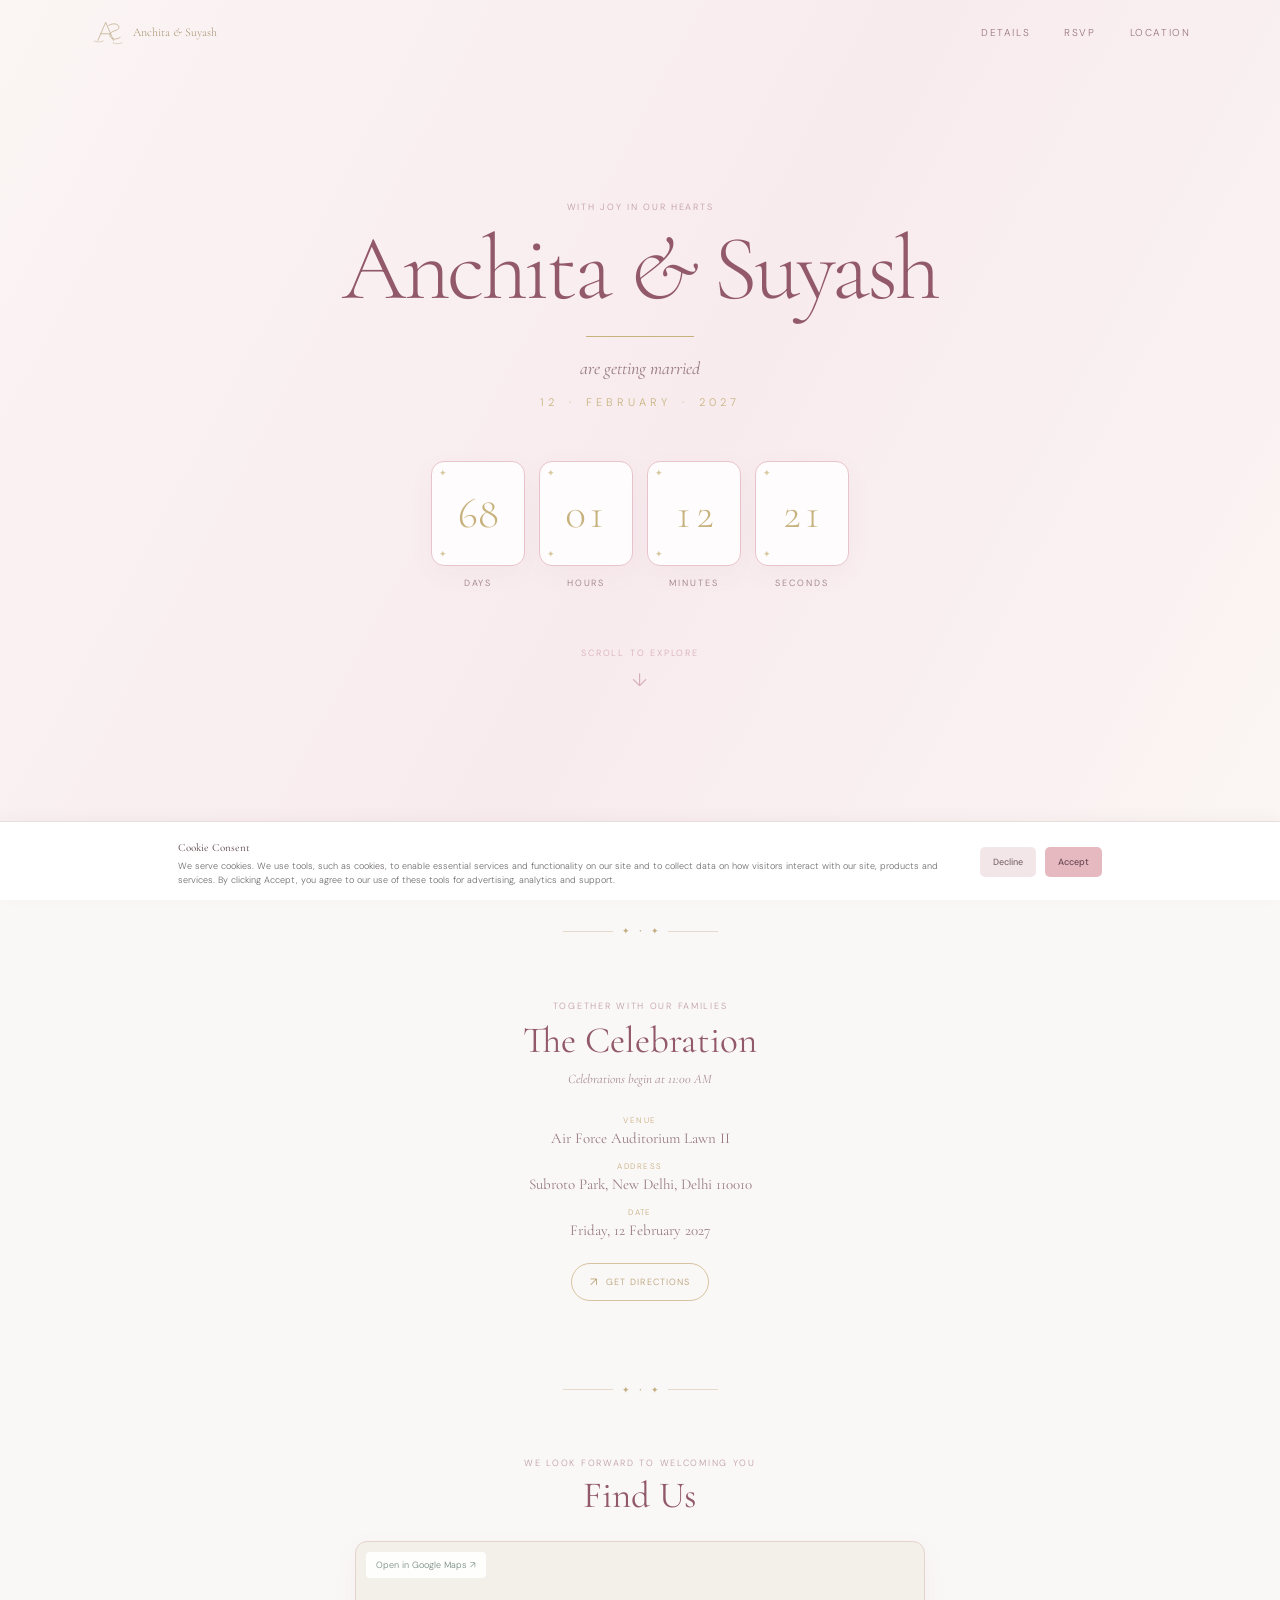
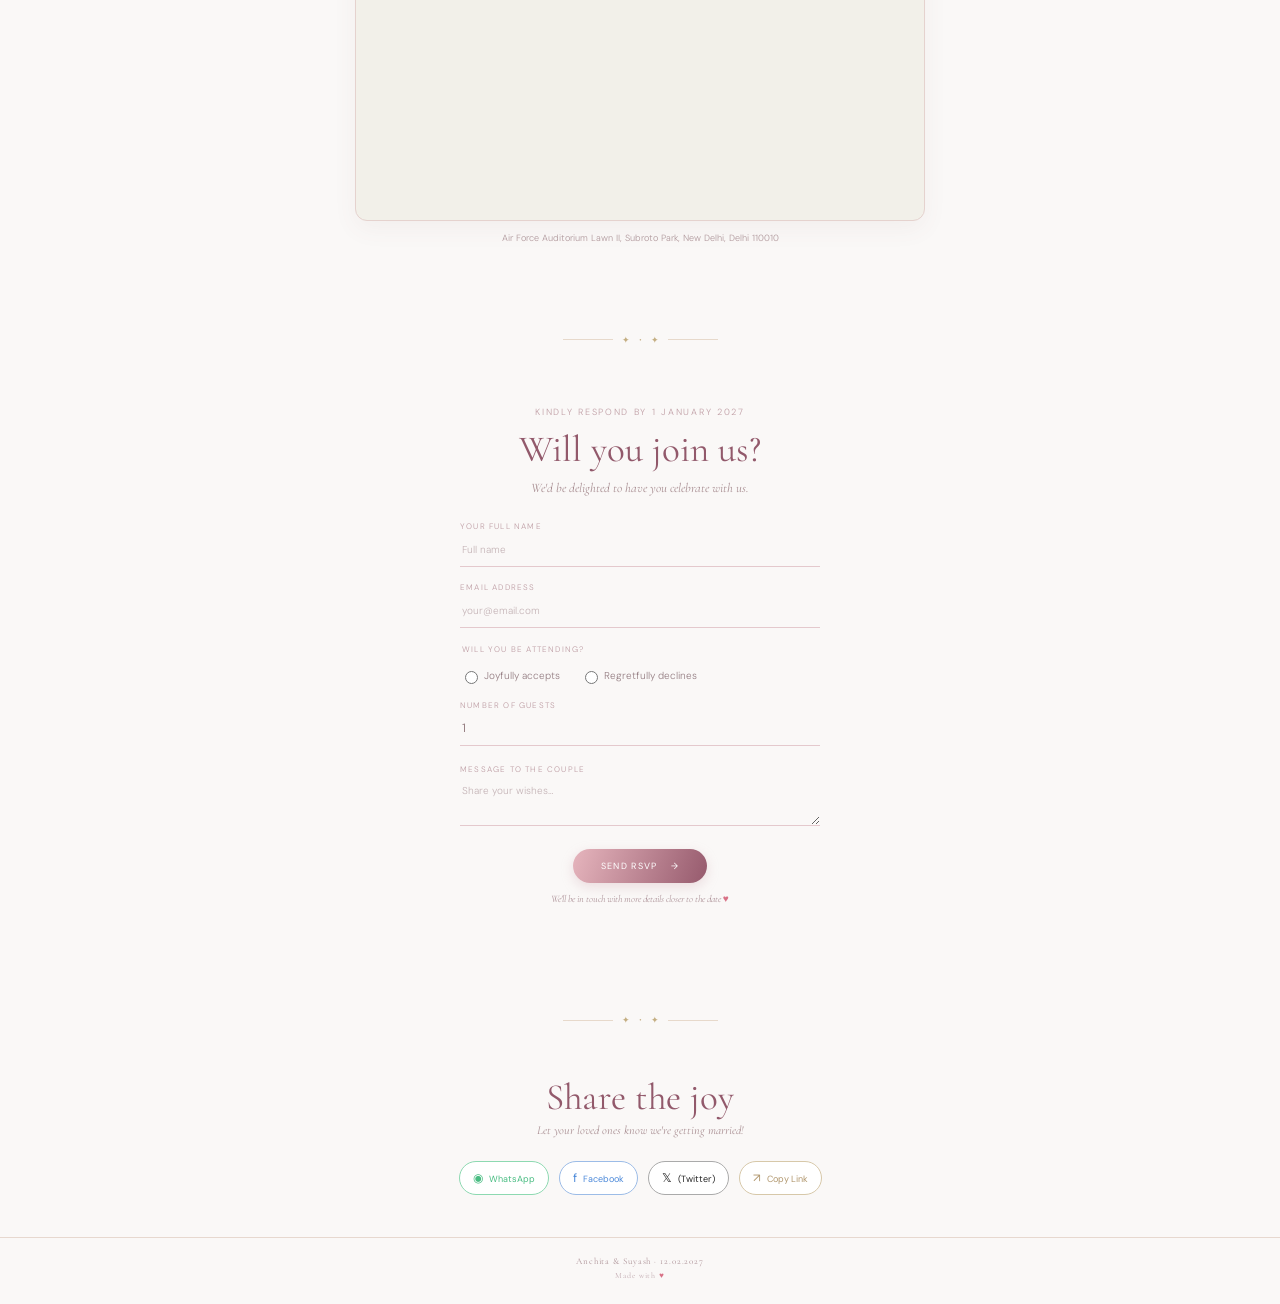
==== index.html @ 7db941e8 "added favicon" ====
<!doctype html>
<html lang="en">
<head>
  <meta charset="utf-8">
  <meta name="viewport" content="width=device-width, initial-scale=1">
  <meta name="theme-color" content="#f8eff0">
  <meta name="description" content="Join Anchita and Suyash as they celebrate their wedding on 12 February 2027 in New Delhi.">
  <title>Anchita &amp; Suyash — Getting Married · 12 February 2027</title>
  <link rel="icon" type="image/svg+xml" href="assets/favicon.svg">
  <link rel="preconnect" href="https://fonts.googleapis.com">
  <link rel="preconnect" href="https://fonts.gstatic.com" crossorigin>
  <link href="https://fonts.googleapis.com/css2?family=Cormorant+Garamond:wght@300;400;500&family=DM+Sans:wght@300;400;500&display=swap" rel="stylesheet">
  <link rel="stylesheet" href="styles.css">
</head>
<body>
  <header class="site-header">
    <a class="brand" href="#home" aria-label="Anchita and Suyash, home">
      <svg class="brand-mark" viewBox="0 0 58 48" role="img" aria-label="A and S monogram"><path d="M13 38 26 8l13 30M18 27h16M31 13c8-5 17-2 17 3 0 7-15 5-15 13 0 7 9 9 17 4"/><path class="brand-spark" d="M7 39c5 2 10 2 15 0M38 42c5 2 10 2 15 0"/></svg>
      <span>Anchita <i>&amp;</i> Suyash</span>
    </a>
    <nav aria-label="Main navigation">
      <a href="#celebration">Details</a>
      <a href="#rsvp">RSVP</a>
      <a href="#location">Location</a>
    </nav>
  </header>

  <main>
    <section class="hero" id="home" aria-labelledby="hero-title">
      <div class="petals" aria-hidden="true"></div>
      <div class="hero-content">
        <p class="eyebrow reveal">with joy in our hearts</p>
        <h1 id="hero-title" class="reveal">Anchita <span>&amp;</span> Suyash</h1>
        <span class="gold-rule"></span>
        <p class="married reveal">are getting married</p>
        <p class="wedding-date reveal">12 <span>·</span> February <span>·</span> 2027</p>
        <div class="countdown" aria-label="Countdown to the wedding">
          <div class="time-unit"><div class="time-card"><span id="days">—</span></div><small>Days</small></div>
          <div class="time-unit"><div class="time-card"><span id="hours">—</span></div><small>Hours</small></div>
          <div class="time-unit"><div class="time-card"><span id="minutes">—</span></div><small>Minutes</small></div>
          <div class="time-unit"><div class="time-card"><span id="seconds">—</span></div><small>Seconds</small></div>
        </div>
        <a class="scroll-cue" href="#celebration">Scroll to explore <span aria-hidden="true">↓</span></a>
      </div>
    </section>

    <div class="ornament" aria-hidden="true"><span></span><b>✦</b><i>·</i><b>✦</b><span></span></div>

    <section class="section celebration" id="celebration">
      <p class="eyebrow">together with our families</p>
      <h2>The Celebration</h2>
      <p class="section-intro">Celebrations begin at 11:00 AM</p>
      <dl class="event-details">
        <div><dt>Venue</dt><dd>Air Force Auditorium Lawn II</dd></div>
        <div><dt>Address</dt><dd>Subroto Park, New Delhi, Delhi 110010</dd></div>
        <div><dt>Date</dt><dd>Friday, 12 February 2027</dd></div>
      </dl>
      <a class="outline-button" href="https://www.google.com/maps/search/?api=1&amp;query=Air+Force+Auditorium+Lawn+II%2C+Subroto+Park%2C+New+Delhi" target="_blank" rel="noreferrer"><span>↗</span> Get directions</a>
    </section>

    <div class="ornament" aria-hidden="true"><span></span><b>✦</b><i>·</i><b>✦</b><span></span></div>

    <section class="section location" id="location">
      <p class="eyebrow">we look forward to welcoming you</p>
      <h2>Find Us</h2>
      <div class="map-frame" aria-label="Map showing Air Force Auditorium Lawn II in Subroto Park, New Delhi">
        <iframe title="Google Map to Air Force Auditorium Lawn II" src="https://maps.google.com/maps?q=Air%20Force%20Auditorium%20Lawn%20II%2C%20Subroto%20Park%2C%20New%20Delhi&amp;output=embed" loading="lazy" referrerpolicy="no-referrer-when-downgrade"></iframe>
        <a class="map-open" href="https://www.google.com/maps/search/?api=1&amp;query=Air+Force+Auditorium+Lawn+II%2C+Subroto+Park%2C+New+Delhi" target="_blank" rel="noreferrer">Open in Google Maps ↗</a>
      </div>
      <p class="map-caption">Air Force Auditorium Lawn II, Subroto Park, New Delhi, Delhi 110010</p>
    </section>

    <div class="ornament" aria-hidden="true"><span></span><b>✦</b><i>·</i><b>✦</b><span></span></div>

    <section class="section rsvp" id="rsvp">
      <p class="eyebrow">kindly respond by 1 January 2027</p>
      <h2>Will you join us?</h2>
      <p class="section-intro">We'd be delighted to have you celebrate with us.</p>
      <form id="rsvp-form">
        <label>Your full name<input name="name" autocomplete="name" placeholder="Full name" required></label>
        <label>Email address<input type="email" name="email" autocomplete="email" placeholder="your@email.com" required></label>
        <fieldset><legend>Will you be attending?</legend>
          <label class="radio-label"><input type="radio" name="attendance" value="Joyfully accepts" required> Joyfully accepts</label>
          <label class="radio-label"><input type="radio" name="attendance" value="Regretfully declines"> Regretfully declines</label>
        </fieldset>
        <label>Number of guests<input name="guests" type="number" min="1" max="10" value="1" required></label>
        <label class="message-label">Message to the couple<textarea name="message" placeholder="Share your wishes…" rows="2"></textarea></label>
        <button class="submit-button" type="submit">Send RSVP <span>→</span></button>
        <p class="form-note">We'll be in touch with more details closer to the date <span>♥</span></p>
        <p class="form-status" aria-live="polite"></p>
      </form>
    </section>

    <div class="ornament" aria-hidden="true"><span></span><b>✦</b><i>·</i><b>✦</b><span></span></div>

    <section class="section share">
      <h2>Share the joy</h2>
      <p class="section-intro">Let your loved ones know we're getting married!</p>
      <div class="share-actions">
        <a class="share-button whatsapp" href="https://wa.me/?text=Join%20us%20to%20celebrate%20Anchita%20%26%20Suyash%20on%2012%20February%202027!" target="_blank" rel="noreferrer"><span>◉</span> WhatsApp</a>
        <a class="share-button facebook" href="https://www.facebook.com/sharer/sharer.php?u=" target="_blank" rel="noreferrer"><span>f</span> Facebook</a>
        <a class="share-button twitter" href="https://twitter.com/intent/tweet?text=Anchita%20%26%20Suyash%20are%20getting%20married%20on%2012%20February%202027!" target="_blank" rel="noreferrer"><span>𝕏</span> (Twitter)</a>
        <button class="share-button copy-link" id="copy-link" type="button"><span>↗</span> Copy Link</button>
      </div>
    </section>
  </main>

  <footer><span>Anchita &amp; Suyash · 12.02.2027</span><span>Made with <b>♥</b></span></footer>

  <aside class="cookie-banner" id="cookie-banner" aria-label="Cookie consent">
    <div><strong>Cookie Consent</strong><p>We serve cookies. We use tools, such as cookies, to enable essential services and functionality on our site and to collect data on how visitors interact with our site, products and services. By clicking Accept, you agree to our use of these tools for advertising, analytics and support.</p></div>
    <div class="cookie-actions"><button type="button" data-cookie="declined">Decline</button><button type="button" data-cookie="accepted">Accept</button></div>
  </aside>
  <script src="script.js"></script>
</body>
</html>
---- styles.css ----
:root{--rose:#92596b;--rose-dark:#754857;--pink:#eccbd2;--pink-light:#f8eff0;--gold:#c7b27d;--ink:#866c70;--muted:#b3959b;--paper:#fcfaf9;--line:#ead9d5;--serif:"Cormorant Garamond",Georgia,serif;--sans:"DM Sans",Arial,sans-serif}*{box-sizing:border-box}html{scroll-behavior:smooth;scroll-padding-top:75px}body{margin:0;background:#faf8f7;color:var(--ink);font-family:var(--sans);font-weight:300;-webkit-font-smoothing:antialiased}.site-header{height:64px;position:fixed;z-index:20;inset:0 0 auto;display:flex;align-items:center;justify-content:space-between;padding:0 max(calc((100vw - 1120px)/2),7vw);transition:background .3s,box-shadow .3s}.site-header.scrolled{background:rgba(252,250,249,.94);box-shadow:0 1px 0 rgba(165,125,130,.11);backdrop-filter:blur(10px)}.brand{display:flex;align-items:center;gap:8px;text-decoration:none;color:#a58e6b;font-family:var(--serif);font-size:12px}.brand-mark{width:35px;height:32px;fill:none;stroke:#b6a37f;stroke-width:1.1;stroke-linecap:round;stroke-linejoin:round}.brand-mark .brand-spark{stroke-width:.7}.brand i{font-style:italic}.site-header nav{display:flex;gap:34px}.site-header nav a{font-size:10px;text-transform:uppercase;letter-spacing:.16em;color:#98777e;text-decoration:none;transition:color .2s}.site-header nav a:hover{color:var(--rose-dark)}.hero{position:relative;min-height:calc(100svh - 0px);height:max(660px,100svh);overflow:hidden;background:linear-gradient(118deg,#fbf5f4 0%,#f8ebee 53%,#fbf6f4 100%);display:grid;place-items:center}.hero-content{text-align:center;position:relative;z-index:2;margin-top:-10px}.eyebrow{font-size:9px;letter-spacing:.19em;text-transform:uppercase;color:#bf9da4;margin:0 0 12px}.hero .eyebrow{opacity:.7}.hero h1{font:300 clamp(62px,7.2vw,104px)/.95 var(--serif);letter-spacing:-.035em;color:var(--rose);margin:0}.hero h1 span{font-weight:300;font-style:italic}.gold-rule{width:108px;height:1px;background:var(--gold);display:block;margin:23px auto 20px}.married{font:italic 18px var(--serif);color:#977b80;margin:0 0 16px}.wedding-date{font-size:11px;letter-spacing:.36em;color:var(--gold);text-transform:uppercase;margin:0}.wedding-date span{padding:0 4px}.countdown{display:flex;justify-content:center;gap:14px;margin:52px auto 0}.time-unit{width:94px}.time-card{height:105px;display:grid;place-items:center;background:rgba(255,255,255,.82);border:1px solid #e7c3ca;border-radius:13px;box-shadow:0 8px 28px rgba(147,94,106,.045);position:relative;color:var(--gold)}.time-card:before,.time-card:after{content:"✦";position:absolute;font-size:9px;color:#d7c8a0;left:7px}.time-card:before{top:5px}.time-card:after{bottom:5px}.time-card span{font:300 43px/1 var(--serif);font-variant-numeric:tabular-nums}.time-unit small{display:block;margin-top:11px;font-size:9px;letter-spacing:.22em;text-transform:uppercase;color:#9a7c83}.scroll-cue{display:inline-flex;flex-direction:column;align-items:center;gap:12px;margin-top:58px;text-decoration:none;color:#d5aeb6;text-transform:uppercase;font-size:9px;letter-spacing:.2em;animation:breathe 2.4s ease-in-out infinite}.scroll-cue span{font-size:18px;line-height:1}.petals{position:absolute;inset:0;overflow:hidden;pointer-events:none}.petal{position:absolute;top:-12%;width:13px;height:21px;border-radius:90% 4% 90% 4%;background:#e8b8c2;opacity:.55;animation:fall linear infinite;transform:rotate(35deg)}@keyframes fall{0%{transform:translate3d(0,-10vh,0) rotate(0)}100%{transform:translate3d(var(--drift),115vh,0) rotate(580deg)}}@keyframes breathe{50%{opacity:.48;transform:translateY(4px)}}.ornament{height:62px;display:flex;align-items:center;justify-content:center;gap:9px;color:#c4ae82}.ornament span{height:1px;width:50px;background:#e7d9cb}.ornament b{font-size:9px;font-weight:400}.ornament i{font-size:15px;font-style:normal}.section{text-align:center;margin:0 auto;padding:34px 20px 62px}.section h2{font:400 37px/1.08 var(--serif);color:var(--rose);margin:0 0 10px}.section-intro{font:italic 13px var(--serif);color:#a78c90;margin:0}.celebration{padding-top:38px;padding-bottom:58px}.celebration .eyebrow{margin-bottom:9px}.event-details{margin:28px 0 24px}.event-details div{margin:0 0 14px}.event-details dt{font-size:8px;letter-spacing:.18em;text-transform:uppercase;color:#c6ae80;margin-bottom:4px}.event-details dd{margin:0;font:400 15px var(--serif);color:#987b81}.outline-button{display:inline-flex;align-items:center;gap:8px;border:1px solid #d6c39f;border-radius:24px;padding:10px 18px;color:#b69c6e;text-decoration:none;text-transform:uppercase;letter-spacing:.12em;font-size:9px;transition:background .2s,color .2s}.outline-button:hover{background:#c4ad80;color:white}.outline-button span{font-size:12px}.location{padding-top:36px;padding-bottom:56px}.location .eyebrow{margin-bottom:7px}.map-frame{position:relative;width:min(570px,90vw);height:280px;margin:25px auto 11px;border:1px solid #e5d2ce;border-radius:12px;overflow:hidden;box-shadow:0 8px 24px rgba(112,79,84,.06);background:#f2f0e9}.map-frame iframe{width:100%;height:100%;border:0;filter:saturate(.72) sepia(.08)}.map-open{position:absolute;left:10px;top:10px;background:rgba(255,255,255,.92);padding:7px 10px;border-radius:4px;text-decoration:none;font-size:9px;color:#778a82}.map-caption{font-size:9px;color:#b1999d}.rsvp{max-width:560px;padding-top:35px;padding-bottom:48px}.rsvp .section-intro{margin-bottom:25px}.rsvp form{max-width:360px;margin:auto;text-align:left}.rsvp form>label{display:block;margin:0 0 15px;font-size:8px;text-transform:uppercase;letter-spacing:.15em;color:#bd9ca3}.rsvp input:not([type=radio]),.rsvp textarea{display:block;width:100%;border:0;border-bottom:1px solid #e4c9cd;border-radius:0;background:transparent;padding:10px 2px 9px;color:var(--ink);font:300 12px var(--sans);outline:none;resize:vertical}.rsvp input:focus,.rsvp textarea:focus{border-color:var(--rose)}.rsvp input::placeholder,.rsvp textarea::placeholder{color:#c5b4b7;font-size:10px}.rsvp fieldset{border:0;padding:0;margin:16px 0}.rsvp legend{font-size:8px;text-transform:uppercase;letter-spacing:.15em;color:#bd9ca3;margin-bottom:9px}.radio-label{font-size:10px;color:#947d82;margin-right:16px;white-space:nowrap}.radio-label input{accent-color:#ad7585;vertical-align:middle}.rsvp .message-label{margin-top:18px}.submit-button{display:block;margin:23px auto 8px;border:0;border-radius:24px;padding:11px 28px;background:linear-gradient(110deg,#e6b5bd,#965a6d);color:white;text-transform:uppercase;letter-spacing:.15em;font:400 9px var(--sans);cursor:pointer;box-shadow:0 4px 12px #d5aeb660;transition:transform .2s,box-shadow .2s}.submit-button:hover{transform:translateY(-2px);box-shadow:0 7px 17px #d5aeb680}.submit-button span{margin-left:10px}.form-note{text-align:center;font:italic 10px var(--serif);color:#ad9298}.form-note span,footer b{color:#d87186}.form-status{text-align:center;font-size:11px;color:#8c6674;min-height:14px}.share{padding-top:27px;padding-bottom:42px}.share h2{margin-bottom:5px}.share .section-intro{font-size:12px}.share-actions{display:flex;justify-content:center;gap:10px;flex-wrap:wrap;margin-top:24px}.share-button{border-radius:20px;background:white;padding:8px 13px;border:1px solid #e5ddd8;text-decoration:none;font:400 9px var(--sans);color:#8f7a7e;cursor:pointer;transition:background .2s,transform .2s}.share-button:hover{transform:translateY(-2px)}.share-button span{font-size:12px;margin-right:4px}.whatsapp{color:#49bc82;border-color:#8dd9b1}.whatsapp:hover{background:#eaf8f0}.facebook{color:#4c89d9;border-color:#9cbce7}.facebook:hover{background:#eef4fd}.twitter{color:#252525;border-color:#aaa}.copy-link{color:#b1976e;border-color:#d7c8a9}.copy-link:hover{background:#faf6ed}footer{border-top:1px solid #e7d8cf;padding:18px 20px 24px;text-align:center;display:flex;flex-direction:column;gap:4px;color:#aa8e93;font:400 9px var(--serif);letter-spacing:.1em}footer span+span{font-size:8px;color:#c1aab0}.cookie-banner{position:fixed;z-index:30;bottom:0;left:0;width:100%;display:flex;align-items:center;justify-content:center;gap:22px;background:rgba(255,255,255,.97);border-top:1px solid #e8dfdd;padding:13px 24px 12px;box-shadow:0 -3px 15px rgba(70,48,50,.035);transition:transform .35s}.cookie-banner.hidden{transform:translateY(110%)}.cookie-banner>div:first-child{width:min(780px,72vw)}.cookie-banner strong{font:500 11px var(--serif);color:#6e5b5d}.cookie-banner p{font:300 9px/1.55 var(--sans);color:#6f6b6b;margin:4px 0 0}.cookie-actions{display:flex;gap:9px}.cookie-actions button{border:0;border-radius:5px;padding:9px 13px;background:#f2e6e8;color:#806a6e;font:500 9px var(--sans);cursor:pointer}.cookie-actions button+button{background:#e6b9c1;color:#694953}.cookie-actions button:hover{filter:brightness(.97)}.reveal{animation:fadeup .85s both}@keyframes fadeup{from{opacity:0;transform:translateY(12px)}to{opacity:1;transform:translateY(0)}}@media(max-width:650px){.site-header{height:58px;padding:0 20px}.brand{font-size:10px}.brand-mark{width:29px;height:27px}.site-header nav{gap:17px}.site-header nav a{font-size:8px;letter-spacing:.11em}.hero{min-height:700px;height:100svh}.hero h1{font-size:clamp(52px,12vw,76px)}.countdown{gap:8px;margin-top:44px}.time-unit{width:clamp(65px,18vw,82px)}.time-card{height:82px;border-radius:10px}.time-card span{font-size:36px}.time-unit small{font-size:8px;letter-spacing:.15em}.scroll-cue{margin-top:48px}.section h2{font-size:32px}.map-frame{height:230px}.cookie-banner{padding:10px 12px;gap:10px;align-items:flex-end}.cookie-banner>div:first-child{width:auto;flex:1}.cookie-banner p{font-size:8px;max-height:54px;overflow:auto}.cookie-actions{gap:5px}.cookie-actions button{padding:8px 9px;font-size:8px}.radio-label{display:block;margin:9px 0}.ornament{height:50px}}@media(prefers-reduced-motion:reduce){*,*:before,*:after{scroll-behavior:auto!important;animation-duration:.01ms!important;animation-iteration-count:1!important;transition-duration:.01ms!important}}
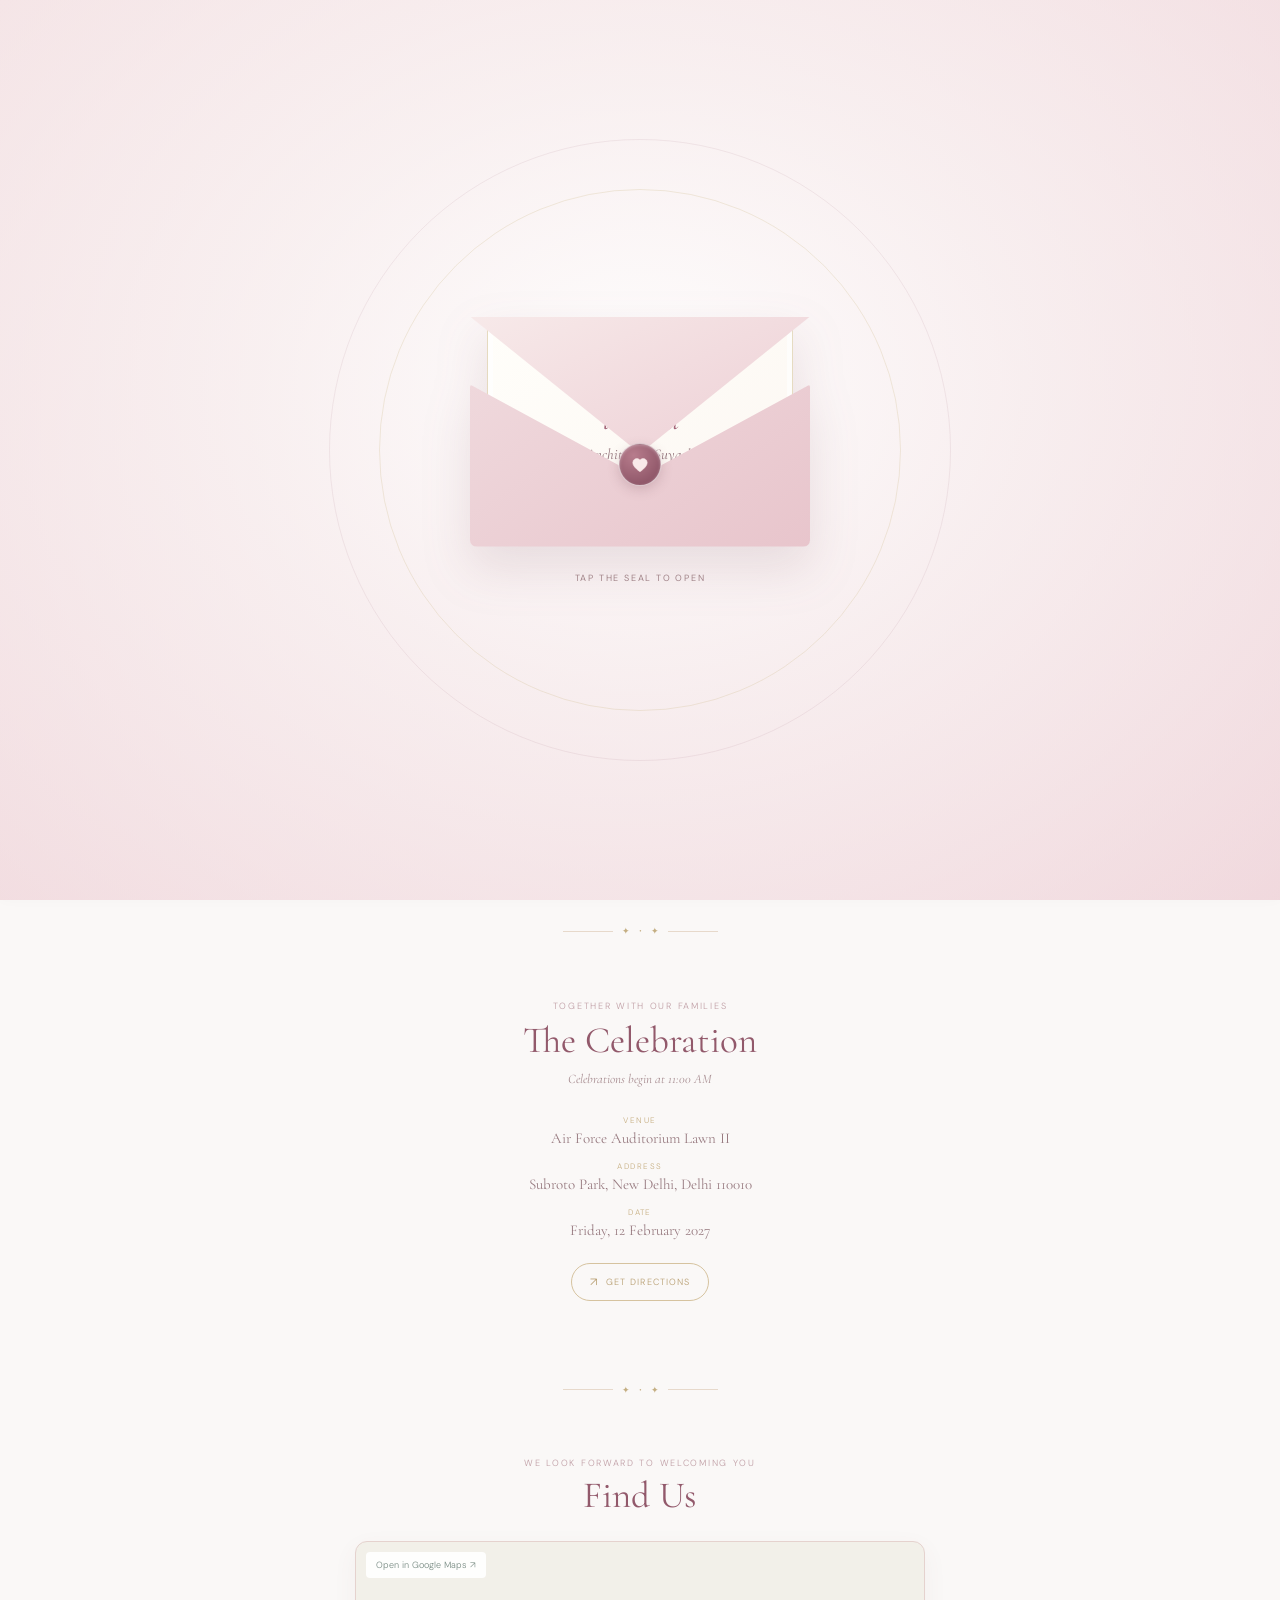
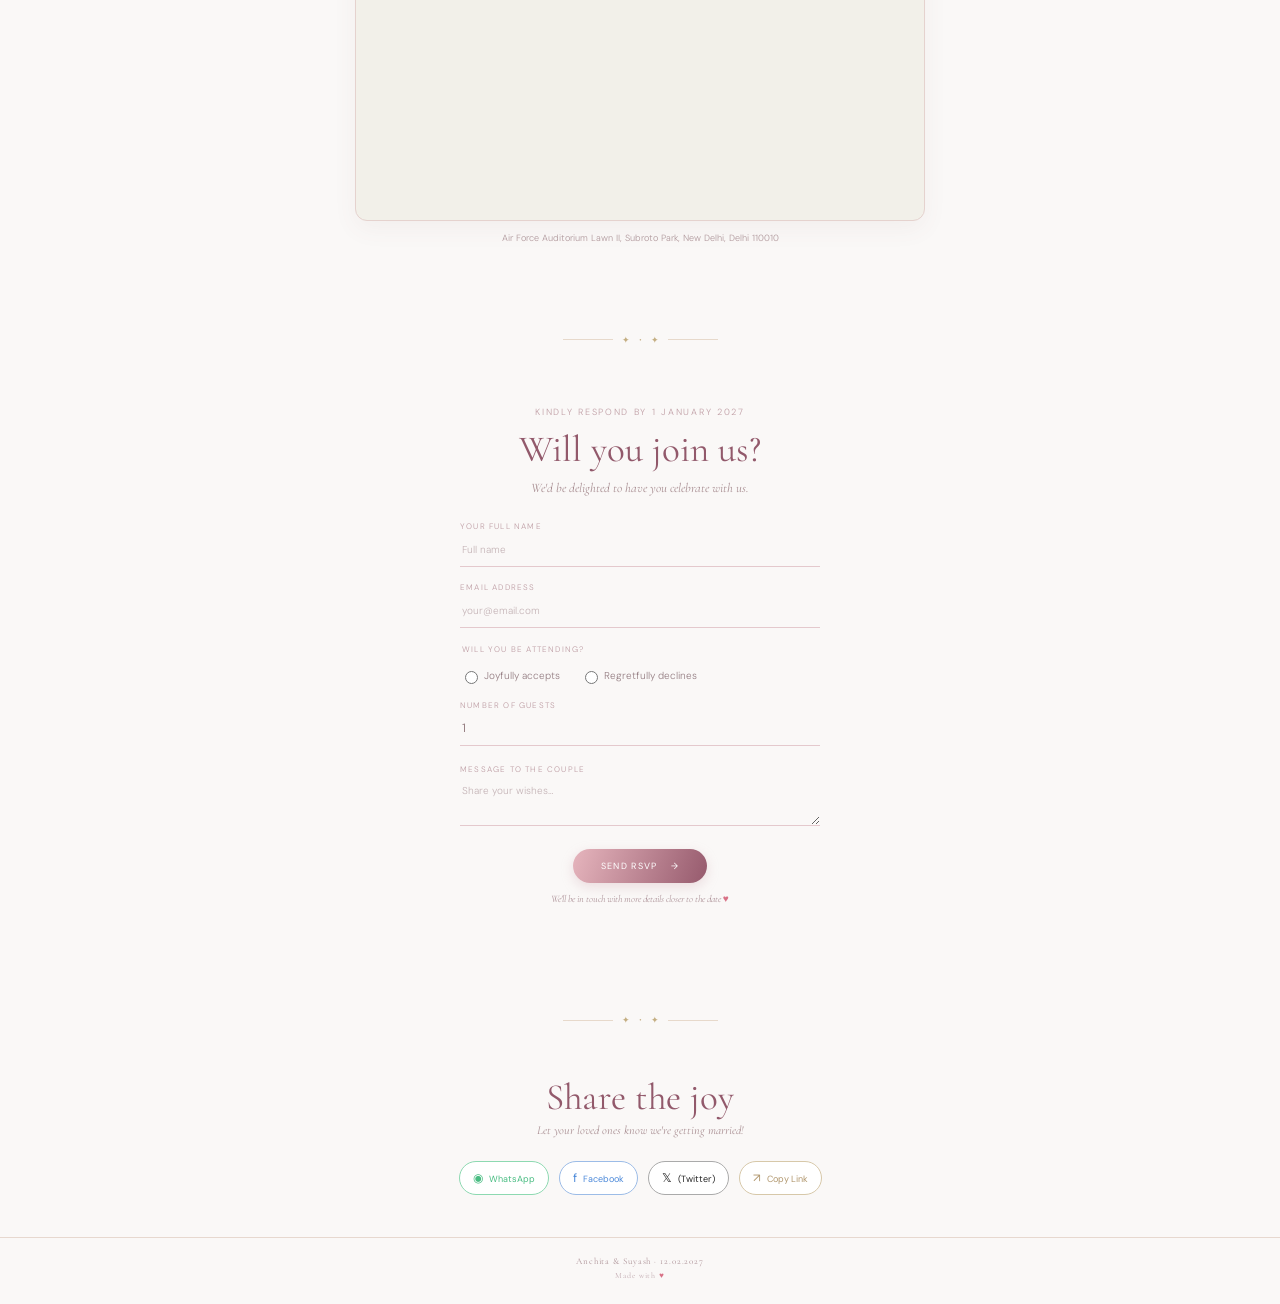
==== commit 60a9fd40: "preloader added" ====
--- a/index.html
+++ b/index.html
@@ -13,6 +13,24 @@
   <link rel="stylesheet" href="styles.css">
 </head>
 <body>
+  <div class="invitation-preloader" id="invitation-preloader" role="dialog" aria-modal="true" aria-labelledby="invitation-title" aria-describedby="invitation-hint">
+    <button class="invitation-open" id="invitation-open" type="button" aria-label="Open your invitation">
+      <span class="invitation-letter" aria-hidden="true">
+        <span class="invitation-letter__paper">
+          <span class="invitation-letter__eyebrow">A note from the couple</span>
+          <span class="invitation-letter__title">You are<br><i>invited</i></span>
+          <span class="invitation-letter__names">Anchita <b>&amp;</b> Suyash</span>
+          <span class="invitation-letter__date">12 February 2027</span>
+        </span>
+        <span class="invitation-letter__envelope"></span>
+        <span class="invitation-letter__flap"></span>
+        <span class="invitation-letter__seal"><svg viewBox="0 0 32 32" focusable="false"><path d="M16 27s-11-6.8-11-14a6.2 6.2 0 0 1 11-3.9A6.2 6.2 0 0 1 27 13c0 7.2-11 14-11 14Z"/></svg></span>
+      </span>
+      <span class="invitation-open__hint" id="invitation-hint">Tap the seal to open</span>
+    </button>
+    <h1 class="visually-hidden" id="invitation-title">You are invited to Anchita and Suyash's wedding</h1>
+  </div>
+
   <header class="site-header">
     <a class="brand" href="#home" aria-label="Anchita and Suyash, home">
       <svg class="brand-mark" viewBox="0 0 58 48" role="img" aria-label="A and S monogram"><path d="M13 38 26 8l13 30M18 27h16M31 13c8-5 17-2 17 3 0 7-15 5-15 13 0 7 9 9 17 4"/><path class="brand-spark" d="M7 39c5 2 10 2 15 0M38 42c5 2 10 2 15 0"/></svg>
--- a/styles.css
+++ b/styles.css
@@ -1 +1,27 @@
 :root{--rose:#92596b;--rose-dark:#754857;--pink:#eccbd2;--pink-light:#f8eff0;--gold:#c7b27d;--ink:#866c70;--muted:#b3959b;--paper:#fcfaf9;--line:#ead9d5;--serif:"Cormorant Garamond",Georgia,serif;--sans:"DM Sans",Arial,sans-serif}*{box-sizing:border-box}html{scroll-behavior:smooth;scroll-padding-top:75px}body{margin:0;background:#faf8f7;color:var(--ink);font-family:var(--sans);font-weight:300;-webkit-font-smoothing:antialiased}.site-header{height:64px;position:fixed;z-index:20;inset:0 0 auto;display:flex;align-items:center;justify-content:space-between;padding:0 max(calc((100vw - 1120px)/2),7vw);transition:background .3s,box-shadow .3s}.site-header.scrolled{background:rgba(252,250,249,.94);box-shadow:0 1px 0 rgba(165,125,130,.11);backdrop-filter:blur(10px)}.brand{display:flex;align-items:center;gap:8px;text-decoration:none;color:#a58e6b;font-family:var(--serif);font-size:12px}.brand-mark{width:35px;height:32px;fill:none;stroke:#b6a37f;stroke-width:1.1;stroke-linecap:round;stroke-linejoin:round}.brand-mark .brand-spark{stroke-width:.7}.brand i{font-style:italic}.site-header nav{display:flex;gap:34px}.site-header nav a{font-size:10px;text-transform:uppercase;letter-spacing:.16em;color:#98777e;text-decoration:none;transition:color .2s}.site-header nav a:hover{color:var(--rose-dark)}.hero{position:relative;min-height:calc(100svh - 0px);height:max(660px,100svh);overflow:hidden;background:linear-gradient(118deg,#fbf5f4 0%,#f8ebee 53%,#fbf6f4 100%);display:grid;place-items:center}.hero-content{text-align:center;position:relative;z-index:2;margin-top:-10px}.eyebrow{font-size:9px;letter-spacing:.19em;text-transform:uppercase;color:#bf9da4;margin:0 0 12px}.hero .eyebrow{opacity:.7}.hero h1{font:300 clamp(62px,7.2vw,104px)/.95 var(--serif);letter-spacing:-.035em;color:var(--rose);margin:0}.hero h1 span{font-weight:300;font-style:italic}.gold-rule{width:108px;height:1px;background:var(--gold);display:block;margin:23px auto 20px}.married{font:italic 18px var(--serif);color:#977b80;margin:0 0 16px}.wedding-date{font-size:11px;letter-spacing:.36em;color:var(--gold);text-transform:uppercase;margin:0}.wedding-date span{padding:0 4px}.countdown{display:flex;justify-content:center;gap:14px;margin:52px auto 0}.time-unit{width:94px}.time-card{height:105px;display:grid;place-items:center;background:rgba(255,255,255,.82);border:1px solid #e7c3ca;border-radius:13px;box-shadow:0 8px 28px rgba(147,94,106,.045);position:relative;color:var(--gold)}.time-card:before,.time-card:after{content:"✦";position:absolute;font-size:9px;color:#d7c8a0;left:7px}.time-card:before{top:5px}.time-card:after{bottom:5px}.time-card span{font:300 43px/1 var(--serif);font-variant-numeric:tabular-nums}.time-unit small{display:block;margin-top:11px;font-size:9px;letter-spacing:.22em;text-transform:uppercase;color:#9a7c83}.scroll-cue{display:inline-flex;flex-direction:column;align-items:center;gap:12px;margin-top:58px;text-decoration:none;color:#d5aeb6;text-transform:uppercase;font-size:9px;letter-spacing:.2em;animation:breathe 2.4s ease-in-out infinite}.scroll-cue span{font-size:18px;line-height:1}.petals{position:absolute;inset:0;overflow:hidden;pointer-events:none}.petal{position:absolute;top:-12%;width:13px;height:21px;border-radius:90% 4% 90% 4%;background:#e8b8c2;opacity:.55;animation:fall linear infinite;transform:rotate(35deg)}@keyframes fall{0%{transform:translate3d(0,-10vh,0) rotate(0)}100%{transform:translate3d(var(--drift),115vh,0) rotate(580deg)}}@keyframes breathe{50%{opacity:.48;transform:translateY(4px)}}.ornament{height:62px;display:flex;align-items:center;justify-content:center;gap:9px;color:#c4ae82}.ornament span{height:1px;width:50px;background:#e7d9cb}.ornament b{font-size:9px;font-weight:400}.ornament i{font-size:15px;font-style:normal}.section{text-align:center;margin:0 auto;padding:34px 20px 62px}.section h2{font:400 37px/1.08 var(--serif);color:var(--rose);margin:0 0 10px}.section-intro{font:italic 13px var(--serif);color:#a78c90;margin:0}.celebration{padding-top:38px;padding-bottom:58px}.celebration .eyebrow{margin-bottom:9px}.event-details{margin:28px 0 24px}.event-details div{margin:0 0 14px}.event-details dt{font-size:8px;letter-spacing:.18em;text-transform:uppercase;color:#c6ae80;margin-bottom:4px}.event-details dd{margin:0;font:400 15px var(--serif);color:#987b81}.outline-button{display:inline-flex;align-items:center;gap:8px;border:1px solid #d6c39f;border-radius:24px;padding:10px 18px;color:#b69c6e;text-decoration:none;text-transform:uppercase;letter-spacing:.12em;font-size:9px;transition:background .2s,color .2s}.outline-button:hover{background:#c4ad80;color:white}.outline-button span{font-size:12px}.location{padding-top:36px;padding-bottom:56px}.location .eyebrow{margin-bottom:7px}.map-frame{position:relative;width:min(570px,90vw);height:280px;margin:25px auto 11px;border:1px solid #e5d2ce;border-radius:12px;overflow:hidden;box-shadow:0 8px 24px rgba(112,79,84,.06);background:#f2f0e9}.map-frame iframe{width:100%;height:100%;border:0;filter:saturate(.72) sepia(.08)}.map-open{position:absolute;left:10px;top:10px;background:rgba(255,255,255,.92);padding:7px 10px;border-radius:4px;text-decoration:none;font-size:9px;color:#778a82}.map-caption{font-size:9px;color:#b1999d}.rsvp{max-width:560px;padding-top:35px;padding-bottom:48px}.rsvp .section-intro{margin-bottom:25px}.rsvp form{max-width:360px;margin:auto;text-align:left}.rsvp form>label{display:block;margin:0 0 15px;font-size:8px;text-transform:uppercase;letter-spacing:.15em;color:#bd9ca3}.rsvp input:not([type=radio]),.rsvp textarea{display:block;width:100%;border:0;border-bottom:1px solid #e4c9cd;border-radius:0;background:transparent;padding:10px 2px 9px;color:var(--ink);font:300 12px var(--sans);outline:none;resize:vertical}.rsvp input:focus,.rsvp textarea:focus{border-color:var(--rose)}.rsvp input::placeholder,.rsvp textarea::placeholder{color:#c5b4b7;font-size:10px}.rsvp fieldset{border:0;padding:0;margin:16px 0}.rsvp legend{font-size:8px;text-transform:uppercase;letter-spacing:.15em;color:#bd9ca3;margin-bottom:9px}.radio-label{font-size:10px;color:#947d82;margin-right:16px;white-space:nowrap}.radio-label input{accent-color:#ad7585;vertical-align:middle}.rsvp .message-label{margin-top:18px}.submit-button{display:block;margin:23px auto 8px;border:0;border-radius:24px;padding:11px 28px;background:linear-gradient(110deg,#e6b5bd,#965a6d);color:white;text-transform:uppercase;letter-spacing:.15em;font:400 9px var(--sans);cursor:pointer;box-shadow:0 4px 12px #d5aeb660;transition:transform .2s,box-shadow .2s}.submit-button:hover{transform:translateY(-2px);box-shadow:0 7px 17px #d5aeb680}.submit-button span{margin-left:10px}.form-note{text-align:center;font:italic 10px var(--serif);color:#ad9298}.form-note span,footer b{color:#d87186}.form-status{text-align:center;font-size:11px;color:#8c6674;min-height:14px}.share{padding-top:27px;padding-bottom:42px}.share h2{margin-bottom:5px}.share .section-intro{font-size:12px}.share-actions{display:flex;justify-content:center;gap:10px;flex-wrap:wrap;margin-top:24px}.share-button{border-radius:20px;background:white;padding:8px 13px;border:1px solid #e5ddd8;text-decoration:none;font:400 9px var(--sans);color:#8f7a7e;cursor:pointer;transition:background .2s,transform .2s}.share-button:hover{transform:translateY(-2px)}.share-button span{font-size:12px;margin-right:4px}.whatsapp{color:#49bc82;border-color:#8dd9b1}.whatsapp:hover{background:#eaf8f0}.facebook{color:#4c89d9;border-color:#9cbce7}.facebook:hover{background:#eef4fd}.twitter{color:#252525;border-color:#aaa}.copy-link{color:#b1976e;border-color:#d7c8a9}.copy-link:hover{background:#faf6ed}footer{border-top:1px solid #e7d8cf;padding:18px 20px 24px;text-align:center;display:flex;flex-direction:column;gap:4px;color:#aa8e93;font:400 9px var(--serif);letter-spacing:.1em}footer span+span{font-size:8px;color:#c1aab0}.cookie-banner{position:fixed;z-index:30;bottom:0;left:0;width:100%;display:flex;align-items:center;justify-content:center;gap:22px;background:rgba(255,255,255,.97);border-top:1px solid #e8dfdd;padding:13px 24px 12px;box-shadow:0 -3px 15px rgba(70,48,50,.035);transition:transform .35s}.cookie-banner.hidden{transform:translateY(110%)}.cookie-banner>div:first-child{width:min(780px,72vw)}.cookie-banner strong{font:500 11px var(--serif);color:#6e5b5d}.cookie-banner p{font:300 9px/1.55 var(--sans);color:#6f6b6b;margin:4px 0 0}.cookie-actions{display:flex;gap:9px}.cookie-actions button{border:0;border-radius:5px;padding:9px 13px;background:#f2e6e8;color:#806a6e;font:500 9px var(--sans);cursor:pointer}.cookie-actions button+button{background:#e6b9c1;color:#694953}.cookie-actions button:hover{filter:brightness(.97)}.reveal{animation:fadeup .85s both}@keyframes fadeup{from{opacity:0;transform:translateY(12px)}to{opacity:1;transform:translateY(0)}}@media(max-width:650px){.site-header{height:58px;padding:0 20px}.brand{font-size:10px}.brand-mark{width:29px;height:27px}.site-header nav{gap:17px}.site-header nav a{font-size:8px;letter-spacing:.11em}.hero{min-height:700px;height:100svh}.hero h1{font-size:clamp(52px,12vw,76px)}.countdown{gap:8px;margin-top:44px}.time-unit{width:clamp(65px,18vw,82px)}.time-card{height:82px;border-radius:10px}.time-card span{font-size:36px}.time-unit small{font-size:8px;letter-spacing:.15em}.scroll-cue{margin-top:48px}.section h2{font-size:32px}.map-frame{height:230px}.cookie-banner{padding:10px 12px;gap:10px;align-items:flex-end}.cookie-banner>div:first-child{width:auto;flex:1}.cookie-banner p{font-size:8px;max-height:54px;overflow:auto}.cookie-actions{gap:5px}.cookie-actions button{padding:8px 9px;font-size:8px}.radio-label{display:block;margin:9px 0}.ornament{height:50px}}@media(prefers-reduced-motion:reduce){*,*:before,*:after{scroll-behavior:auto!important;animation-duration:.01ms!important;animation-iteration-count:1!important;transition-duration:.01ms!important}}
+/* Interactive wedding invitation */
+body.invitation-locked{overflow:hidden}
+.invitation-preloader{position:fixed;z-index:1000;inset:0;display:grid;place-items:center;overflow:hidden;background:radial-gradient(ellipse at 50% 43%,rgba(255,255,255,.88),rgba(248,239,240,.72) 42%,rgba(236,203,210,.48)),linear-gradient(145deg,#fbf7f5,#f5e5e8);opacity:1;visibility:visible;transition:opacity .5s ease,visibility .5s ease}
+.invitation-preloader:before,.invitation-preloader:after{content:"";position:absolute;width:min(76vw,520px);aspect-ratio:1;border:1px solid rgba(199,178,125,.24);border-radius:50%;pointer-events:none}
+.invitation-preloader:after{width:min(88vw,620px);border-color:rgba(146,89,107,.1)}
+.invitation-preloader.is-opening{pointer-events:none}.invitation-preloader.is-gone{opacity:0;visibility:hidden}
+.invitation-open{position:relative;z-index:1;display:flex;flex-direction:column;align-items:center;gap:25px;padding:30px;border:0;background:none;color:inherit;cursor:pointer;-webkit-tap-highlight-color:transparent}
+.invitation-letter{position:relative;display:block;width:min(76vw,340px);height:230px;perspective:1000px;filter:drop-shadow(0 22px 24px rgba(117,72,87,.14));transition:transform .75s cubic-bezier(.2,.8,.2,1),filter .75s ease}
+.invitation-letter__paper{position:absolute;inset:7px 17px 30px;display:flex;flex-direction:column;align-items:center;justify-content:center;background:linear-gradient(145deg,#fffefa,#fcf7f2);border:1px solid rgba(199,178,125,.45);box-shadow:inset 0 0 0 5px rgba(255,255,255,.68);color:var(--rose);transition:transform .72s cubic-bezier(.2,.75,.25,1)}
+.invitation-letter__eyebrow,.invitation-letter__date{font:400 8px var(--sans);letter-spacing:.2em;text-transform:uppercase;color:#b69c6e}
+.invitation-letter__title{margin-top:8px;text-align:center;font:400 31px/.88 var(--serif);text-shadow:0 1px 0 rgba(255,255,255,.8)}.invitation-letter__title i{font-weight:400;color:#a5687a}
+.invitation-letter__names{margin-top:12px;font:italic 15px var(--serif);color:#92737a}.invitation-letter__names b{padding:0 3px;color:var(--gold);font-weight:400}
+.invitation-letter__date{margin-top:8px;font-size:7px;letter-spacing:.16em}
+.invitation-letter__envelope{position:absolute;inset:68px 0 0;background:linear-gradient(145deg,#efd8dc,#e8c5cc);clip-path:polygon(0 0,50% 57%,100% 0,100% 100%,0 100%);border-radius:2px 2px 7px 7px}
+.invitation-letter__flap{position:absolute;inset:0 0 auto;height:137px;background:linear-gradient(155deg,#f7e9e9,#edcfd5);clip-path:polygon(0 0,100% 0,50% 100%);transform-origin:50% 0;transition:transform .65s cubic-bezier(.2,.75,.25,1);backface-visibility:hidden}
+.invitation-letter__seal{position:absolute;left:50%;top:126px;width:43px;height:43px;display:grid;place-items:center;transform:translateX(-50%);border:1px solid rgba(255,255,255,.65);border-radius:50%;background:radial-gradient(circle at 35% 28%,#b77c8c,#92596b 70%);box-shadow:0 4px 12px rgba(117,72,87,.22),inset 0 1px 3px rgba(255,255,255,.3);transition:opacity .22s ease,transform .3s ease}
+.invitation-letter__seal svg{width:21px;height:21px;fill:#f9e9e9;stroke:#f9e9e9;stroke-width:.8}
+.invitation-open__hint{font:400 9px var(--sans);letter-spacing:.2em;text-transform:uppercase;color:#a3868a;animation:invitationHint 2.2s ease-in-out infinite}
+.invitation-open:hover .invitation-letter{transform:translateY(-5px) rotate(-1deg);filter:drop-shadow(0 28px 28px rgba(117,72,87,.2))}
+.invitation-open:focus-visible{outline:1px solid var(--gold);outline-offset:2px;border-radius:8px}
+.invitation-preloader.is-opening .invitation-letter__flap{transform:rotateX(180deg)}.invitation-preloader.is-opening .invitation-letter__paper{transform:translateY(-48px)}
+.invitation-preloader.is-opening .invitation-letter__seal{opacity:0;transform:translate(-50%,-8px) scale(1.25)}.invitation-preloader.is-opening .invitation-open__hint{opacity:0;transition:opacity .2s}
+.invitation-preloader.is-departing .invitation-letter{transform:translateY(-10px) scale(1.62);filter:drop-shadow(0 32px 38px rgba(117,72,87,.22))}
+@keyframes invitationHint{50%{opacity:.55;transform:translateY(2px)}}
+.visually-hidden{position:absolute;width:1px;height:1px;padding:0;margin:-1px;overflow:hidden;clip:rect(0,0,0,0);white-space:nowrap;border:0}
+@media(max-width:480px){.invitation-letter{height:210px}.invitation-letter__paper{inset:5px 13px 27px}.invitation-letter__envelope{top:63px}.invitation-letter__flap{height:126px}.invitation-letter__seal{top:116px}}
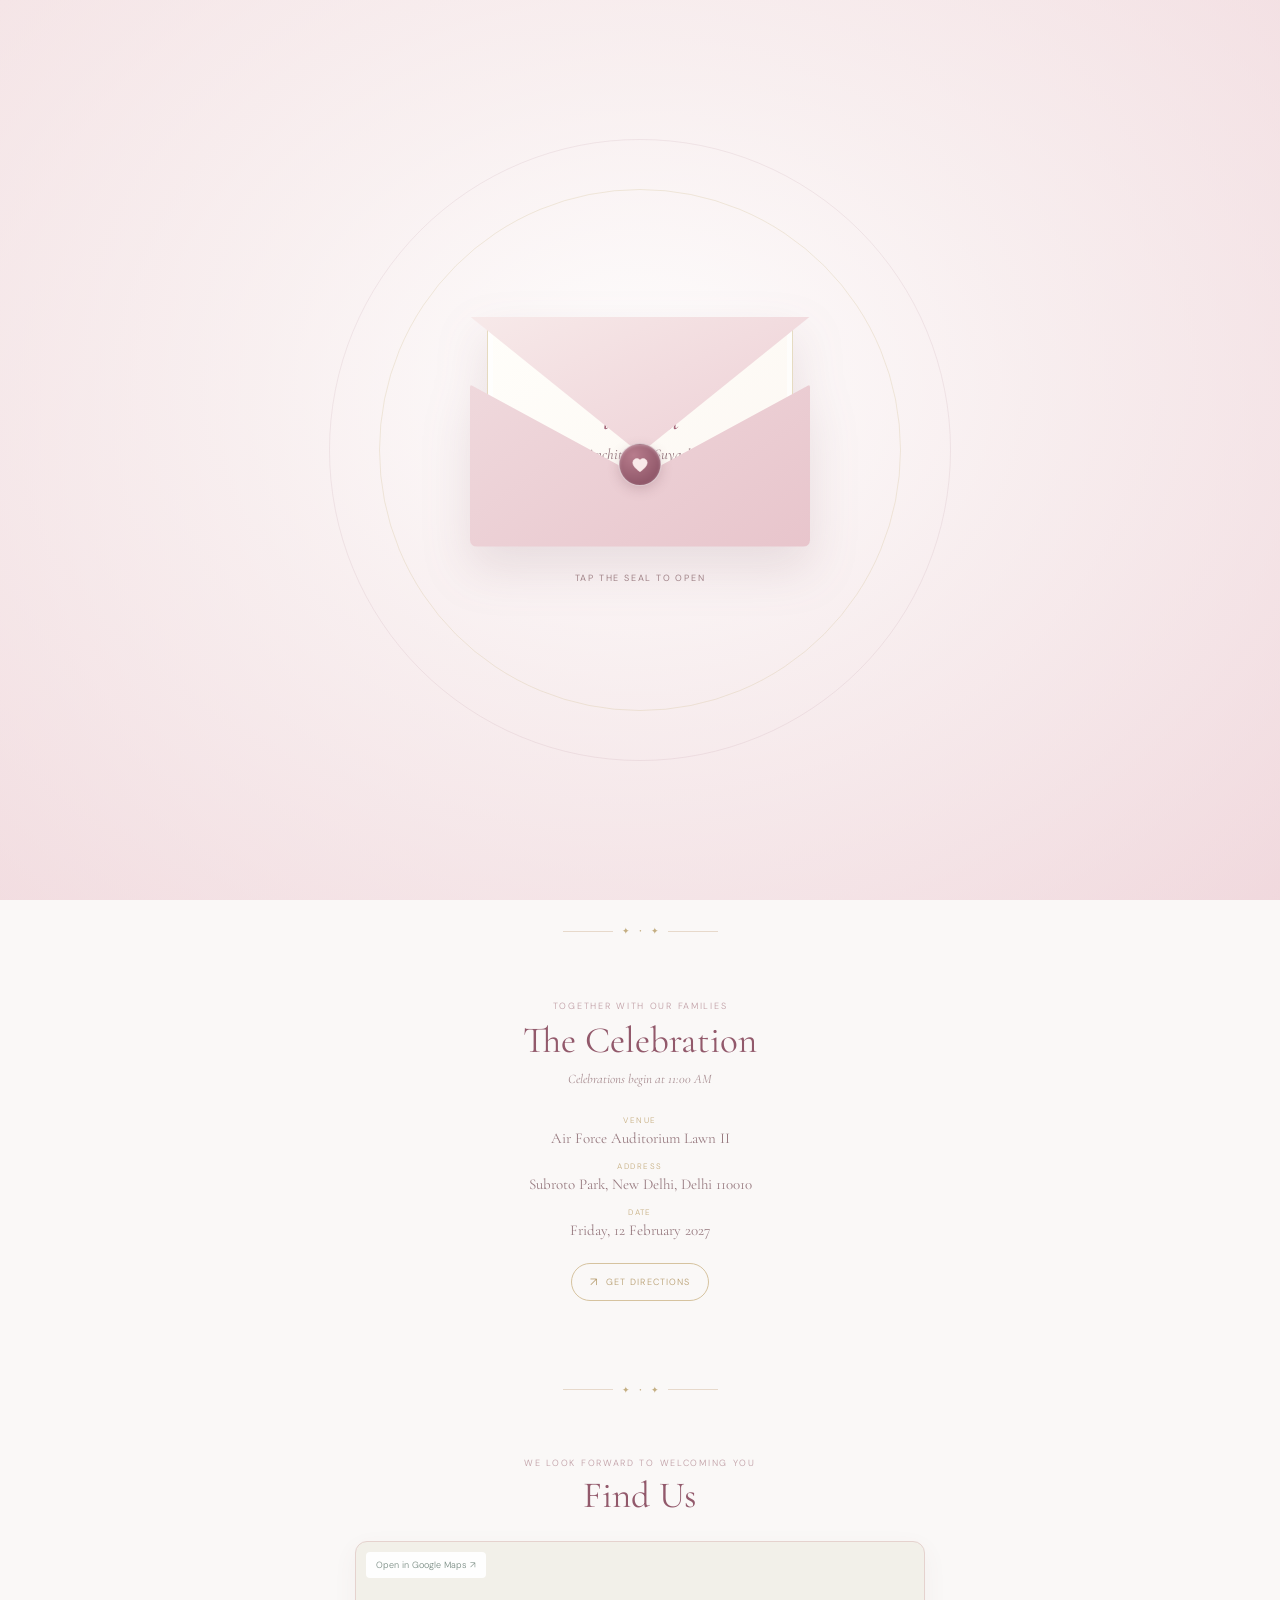
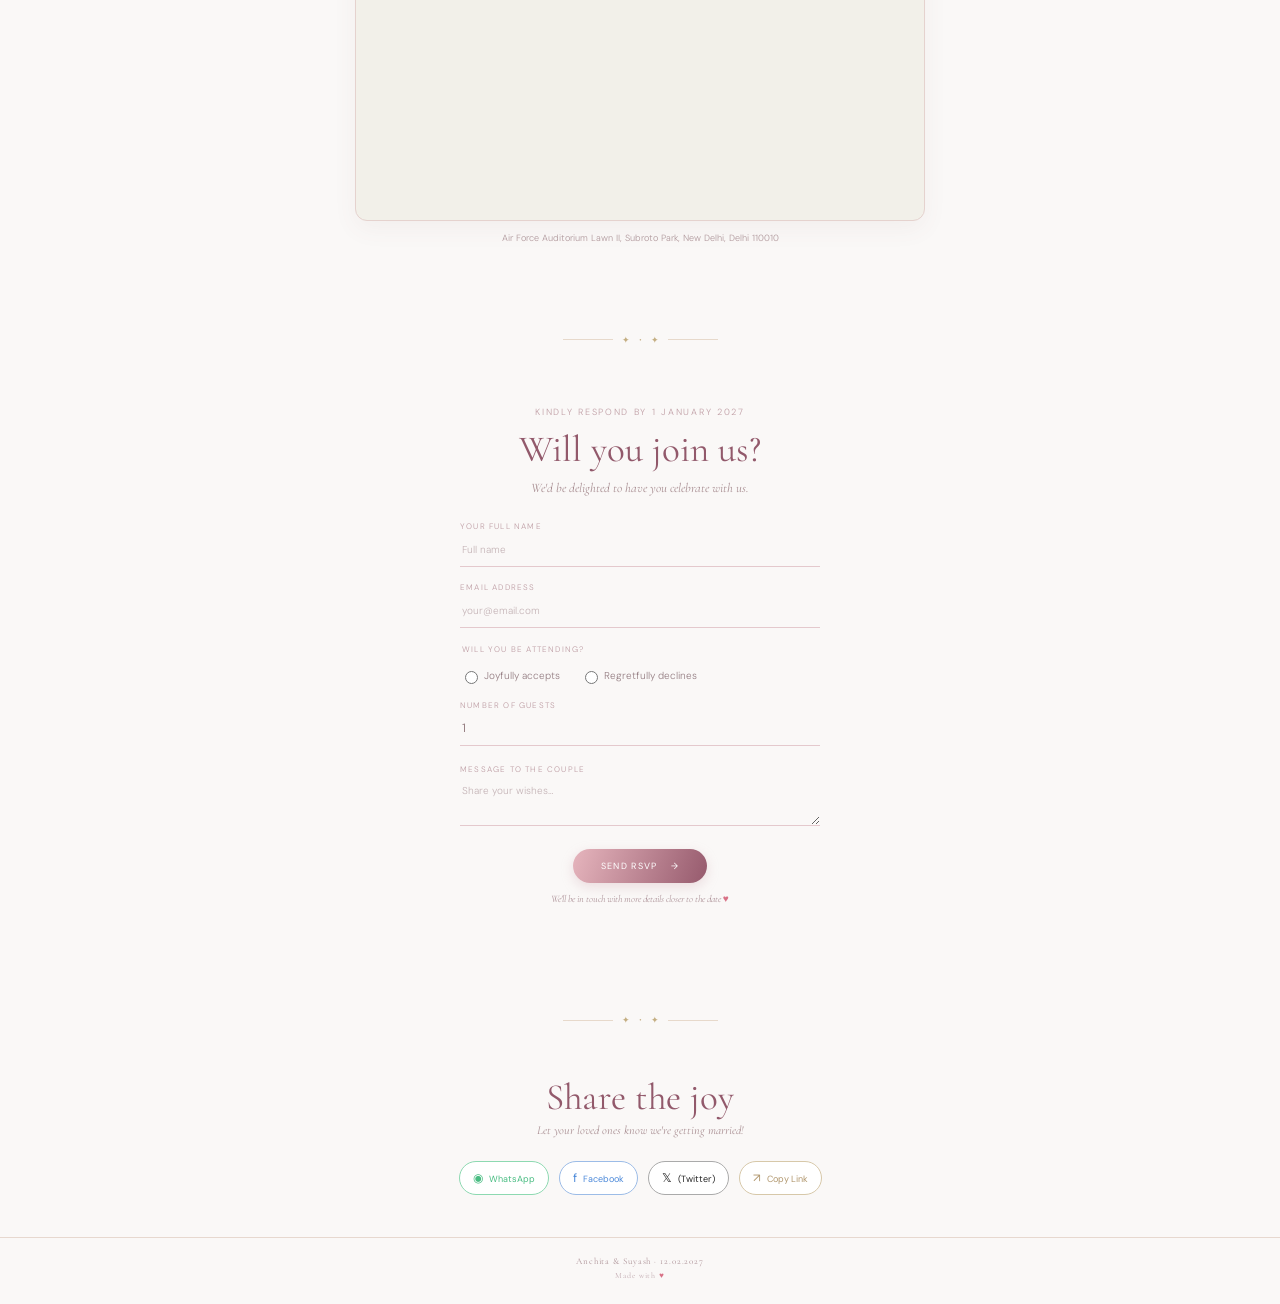
==== commit aaa867a6: "redesign logo and favicon" ====
--- a/index.html
+++ b/index.html
@@ -6,7 +6,7 @@
   <meta name="theme-color" content="#f8eff0">
   <meta name="description" content="Join Anchita and Suyash as they celebrate their wedding on 12 February 2027 in New Delhi.">
   <title>Anchita &amp; Suyash — Getting Married · 12 February 2027</title>
-  <link rel="icon" type="image/svg+xml" href="assets/favicon.svg">
+  <link rel="icon" type="image/png" href="assets/monogram-logo.png">
   <link rel="preconnect" href="https://fonts.googleapis.com">
   <link rel="preconnect" href="https://fonts.gstatic.com" crossorigin>
   <link href="https://fonts.googleapis.com/css2?family=Cormorant+Garamond:wght@300;400;500&family=DM+Sans:wght@300;400;500&display=swap" rel="stylesheet">
@@ -32,9 +32,9 @@
   </div>
 
   <header class="site-header">
-    <a class="brand" href="#home" aria-label="Anchita and Suyash, home">
-      <svg class="brand-mark" viewBox="0 0 58 48" role="img" aria-label="A and S monogram"><path d="M13 38 26 8l13 30M18 27h16M31 13c8-5 17-2 17 3 0 7-15 5-15 13 0 7 9 9 17 4"/><path class="brand-spark" d="M7 39c5 2 10 2 15 0M38 42c5 2 10 2 15 0"/></svg>
-      <span>Anchita <i>&amp;</i> Suyash</span>
+    <a class="brand" href="#home" aria-label="#anshofourstory, home">
+      <img class="brand-mark" src="assets/monogram-logo.png" alt="">
+      <span>#anshofourstory</span>
     </a>
     <nav aria-label="Main navigation">
       <a href="#celebration">Details</a>
@@ -125,10 +125,6 @@
 
   <footer><span>Anchita &amp; Suyash · 12.02.2027</span><span>Made with <b>♥</b></span></footer>
 
-  <aside class="cookie-banner" id="cookie-banner" aria-label="Cookie consent">
-    <div><strong>Cookie Consent</strong><p>We serve cookies. We use tools, such as cookies, to enable essential services and functionality on our site and to collect data on how visitors interact with our site, products and services. By clicking Accept, you agree to our use of these tools for advertising, analytics and support.</p></div>
-    <div class="cookie-actions"><button type="button" data-cookie="declined">Decline</button><button type="button" data-cookie="accepted">Accept</button></div>
-  </aside>
   <script src="script.js"></script>
 </body>
 </html>
--- a/styles.css
+++ b/styles.css
@@ -1,4 +1,4 @@
-:root{--rose:#92596b;--rose-dark:#754857;--pink:#eccbd2;--pink-light:#f8eff0;--gold:#c7b27d;--ink:#866c70;--muted:#b3959b;--paper:#fcfaf9;--line:#ead9d5;--serif:"Cormorant Garamond",Georgia,serif;--sans:"DM Sans",Arial,sans-serif}*{box-sizing:border-box}html{scroll-behavior:smooth;scroll-padding-top:75px}body{margin:0;background:#faf8f7;color:var(--ink);font-family:var(--sans);font-weight:300;-webkit-font-smoothing:antialiased}.site-header{height:64px;position:fixed;z-index:20;inset:0 0 auto;display:flex;align-items:center;justify-content:space-between;padding:0 max(calc((100vw - 1120px)/2),7vw);transition:background .3s,box-shadow .3s}.site-header.scrolled{background:rgba(252,250,249,.94);box-shadow:0 1px 0 rgba(165,125,130,.11);backdrop-filter:blur(10px)}.brand{display:flex;align-items:center;gap:8px;text-decoration:none;color:#a58e6b;font-family:var(--serif);font-size:12px}.brand-mark{width:35px;height:32px;fill:none;stroke:#b6a37f;stroke-width:1.1;stroke-linecap:round;stroke-linejoin:round}.brand-mark .brand-spark{stroke-width:.7}.brand i{font-style:italic}.site-header nav{display:flex;gap:34px}.site-header nav a{font-size:10px;text-transform:uppercase;letter-spacing:.16em;color:#98777e;text-decoration:none;transition:color .2s}.site-header nav a:hover{color:var(--rose-dark)}.hero{position:relative;min-height:calc(100svh - 0px);height:max(660px,100svh);overflow:hidden;background:linear-gradient(118deg,#fbf5f4 0%,#f8ebee 53%,#fbf6f4 100%);display:grid;place-items:center}.hero-content{text-align:center;position:relative;z-index:2;margin-top:-10px}.eyebrow{font-size:9px;letter-spacing:.19em;text-transform:uppercase;color:#bf9da4;margin:0 0 12px}.hero .eyebrow{opacity:.7}.hero h1{font:300 clamp(62px,7.2vw,104px)/.95 var(--serif);letter-spacing:-.035em;color:var(--rose);margin:0}.hero h1 span{font-weight:300;font-style:italic}.gold-rule{width:108px;height:1px;background:var(--gold);display:block;margin:23px auto 20px}.married{font:italic 18px var(--serif);color:#977b80;margin:0 0 16px}.wedding-date{font-size:11px;letter-spacing:.36em;color:var(--gold);text-transform:uppercase;margin:0}.wedding-date span{padding:0 4px}.countdown{display:flex;justify-content:center;gap:14px;margin:52px auto 0}.time-unit{width:94px}.time-card{height:105px;display:grid;place-items:center;background:rgba(255,255,255,.82);border:1px solid #e7c3ca;border-radius:13px;box-shadow:0 8px 28px rgba(147,94,106,.045);position:relative;color:var(--gold)}.time-card:before,.time-card:after{content:"✦";position:absolute;font-size:9px;color:#d7c8a0;left:7px}.time-card:before{top:5px}.time-card:after{bottom:5px}.time-card span{font:300 43px/1 var(--serif);font-variant-numeric:tabular-nums}.time-unit small{display:block;margin-top:11px;font-size:9px;letter-spacing:.22em;text-transform:uppercase;color:#9a7c83}.scroll-cue{display:inline-flex;flex-direction:column;align-items:center;gap:12px;margin-top:58px;text-decoration:none;color:#d5aeb6;text-transform:uppercase;font-size:9px;letter-spacing:.2em;animation:breathe 2.4s ease-in-out infinite}.scroll-cue span{font-size:18px;line-height:1}.petals{position:absolute;inset:0;overflow:hidden;pointer-events:none}.petal{position:absolute;top:-12%;width:13px;height:21px;border-radius:90% 4% 90% 4%;background:#e8b8c2;opacity:.55;animation:fall linear infinite;transform:rotate(35deg)}@keyframes fall{0%{transform:translate3d(0,-10vh,0) rotate(0)}100%{transform:translate3d(var(--drift),115vh,0) rotate(580deg)}}@keyframes breathe{50%{opacity:.48;transform:translateY(4px)}}.ornament{height:62px;display:flex;align-items:center;justify-content:center;gap:9px;color:#c4ae82}.ornament span{height:1px;width:50px;background:#e7d9cb}.ornament b{font-size:9px;font-weight:400}.ornament i{font-size:15px;font-style:normal}.section{text-align:center;margin:0 auto;padding:34px 20px 62px}.section h2{font:400 37px/1.08 var(--serif);color:var(--rose);margin:0 0 10px}.section-intro{font:italic 13px var(--serif);color:#a78c90;margin:0}.celebration{padding-top:38px;padding-bottom:58px}.celebration .eyebrow{margin-bottom:9px}.event-details{margin:28px 0 24px}.event-details div{margin:0 0 14px}.event-details dt{font-size:8px;letter-spacing:.18em;text-transform:uppercase;color:#c6ae80;margin-bottom:4px}.event-details dd{margin:0;font:400 15px var(--serif);color:#987b81}.outline-button{display:inline-flex;align-items:center;gap:8px;border:1px solid #d6c39f;border-radius:24px;padding:10px 18px;color:#b69c6e;text-decoration:none;text-transform:uppercase;letter-spacing:.12em;font-size:9px;transition:background .2s,color .2s}.outline-button:hover{background:#c4ad80;color:white}.outline-button span{font-size:12px}.location{padding-top:36px;padding-bottom:56px}.location .eyebrow{margin-bottom:7px}.map-frame{position:relative;width:min(570px,90vw);height:280px;margin:25px auto 11px;border:1px solid #e5d2ce;border-radius:12px;overflow:hidden;box-shadow:0 8px 24px rgba(112,79,84,.06);background:#f2f0e9}.map-frame iframe{width:100%;height:100%;border:0;filter:saturate(.72) sepia(.08)}.map-open{position:absolute;left:10px;top:10px;background:rgba(255,255,255,.92);padding:7px 10px;border-radius:4px;text-decoration:none;font-size:9px;color:#778a82}.map-caption{font-size:9px;color:#b1999d}.rsvp{max-width:560px;padding-top:35px;padding-bottom:48px}.rsvp .section-intro{margin-bottom:25px}.rsvp form{max-width:360px;margin:auto;text-align:left}.rsvp form>label{display:block;margin:0 0 15px;font-size:8px;text-transform:uppercase;letter-spacing:.15em;color:#bd9ca3}.rsvp input:not([type=radio]),.rsvp textarea{display:block;width:100%;border:0;border-bottom:1px solid #e4c9cd;border-radius:0;background:transparent;padding:10px 2px 9px;color:var(--ink);font:300 12px var(--sans);outline:none;resize:vertical}.rsvp input:focus,.rsvp textarea:focus{border-color:var(--rose)}.rsvp input::placeholder,.rsvp textarea::placeholder{color:#c5b4b7;font-size:10px}.rsvp fieldset{border:0;padding:0;margin:16px 0}.rsvp legend{font-size:8px;text-transform:uppercase;letter-spacing:.15em;color:#bd9ca3;margin-bottom:9px}.radio-label{font-size:10px;color:#947d82;margin-right:16px;white-space:nowrap}.radio-label input{accent-color:#ad7585;vertical-align:middle}.rsvp .message-label{margin-top:18px}.submit-button{display:block;margin:23px auto 8px;border:0;border-radius:24px;padding:11px 28px;background:linear-gradient(110deg,#e6b5bd,#965a6d);color:white;text-transform:uppercase;letter-spacing:.15em;font:400 9px var(--sans);cursor:pointer;box-shadow:0 4px 12px #d5aeb660;transition:transform .2s,box-shadow .2s}.submit-button:hover{transform:translateY(-2px);box-shadow:0 7px 17px #d5aeb680}.submit-button span{margin-left:10px}.form-note{text-align:center;font:italic 10px var(--serif);color:#ad9298}.form-note span,footer b{color:#d87186}.form-status{text-align:center;font-size:11px;color:#8c6674;min-height:14px}.share{padding-top:27px;padding-bottom:42px}.share h2{margin-bottom:5px}.share .section-intro{font-size:12px}.share-actions{display:flex;justify-content:center;gap:10px;flex-wrap:wrap;margin-top:24px}.share-button{border-radius:20px;background:white;padding:8px 13px;border:1px solid #e5ddd8;text-decoration:none;font:400 9px var(--sans);color:#8f7a7e;cursor:pointer;transition:background .2s,transform .2s}.share-button:hover{transform:translateY(-2px)}.share-button span{font-size:12px;margin-right:4px}.whatsapp{color:#49bc82;border-color:#8dd9b1}.whatsapp:hover{background:#eaf8f0}.facebook{color:#4c89d9;border-color:#9cbce7}.facebook:hover{background:#eef4fd}.twitter{color:#252525;border-color:#aaa}.copy-link{color:#b1976e;border-color:#d7c8a9}.copy-link:hover{background:#faf6ed}footer{border-top:1px solid #e7d8cf;padding:18px 20px 24px;text-align:center;display:flex;flex-direction:column;gap:4px;color:#aa8e93;font:400 9px var(--serif);letter-spacing:.1em}footer span+span{font-size:8px;color:#c1aab0}.cookie-banner{position:fixed;z-index:30;bottom:0;left:0;width:100%;display:flex;align-items:center;justify-content:center;gap:22px;background:rgba(255,255,255,.97);border-top:1px solid #e8dfdd;padding:13px 24px 12px;box-shadow:0 -3px 15px rgba(70,48,50,.035);transition:transform .35s}.cookie-banner.hidden{transform:translateY(110%)}.cookie-banner>div:first-child{width:min(780px,72vw)}.cookie-banner strong{font:500 11px var(--serif);color:#6e5b5d}.cookie-banner p{font:300 9px/1.55 var(--sans);color:#6f6b6b;margin:4px 0 0}.cookie-actions{display:flex;gap:9px}.cookie-actions button{border:0;border-radius:5px;padding:9px 13px;background:#f2e6e8;color:#806a6e;font:500 9px var(--sans);cursor:pointer}.cookie-actions button+button{background:#e6b9c1;color:#694953}.cookie-actions button:hover{filter:brightness(.97)}.reveal{animation:fadeup .85s both}@keyframes fadeup{from{opacity:0;transform:translateY(12px)}to{opacity:1;transform:translateY(0)}}@media(max-width:650px){.site-header{height:58px;padding:0 20px}.brand{font-size:10px}.brand-mark{width:29px;height:27px}.site-header nav{gap:17px}.site-header nav a{font-size:8px;letter-spacing:.11em}.hero{min-height:700px;height:100svh}.hero h1{font-size:clamp(52px,12vw,76px)}.countdown{gap:8px;margin-top:44px}.time-unit{width:clamp(65px,18vw,82px)}.time-card{height:82px;border-radius:10px}.time-card span{font-size:36px}.time-unit small{font-size:8px;letter-spacing:.15em}.scroll-cue{margin-top:48px}.section h2{font-size:32px}.map-frame{height:230px}.cookie-banner{padding:10px 12px;gap:10px;align-items:flex-end}.cookie-banner>div:first-child{width:auto;flex:1}.cookie-banner p{font-size:8px;max-height:54px;overflow:auto}.cookie-actions{gap:5px}.cookie-actions button{padding:8px 9px;font-size:8px}.radio-label{display:block;margin:9px 0}.ornament{height:50px}}@media(prefers-reduced-motion:reduce){*,*:before,*:after{scroll-behavior:auto!important;animation-duration:.01ms!important;animation-iteration-count:1!important;transition-duration:.01ms!important}}
+:root{--rose:#92596b;--rose-dark:#754857;--pink:#eccbd2;--pink-light:#f8eff0;--gold:#c7b27d;--ink:#866c70;--muted:#b3959b;--paper:#fcfaf9;--line:#ead9d5;--serif:"Cormorant Garamond",Georgia,serif;--sans:"DM Sans",Arial,sans-serif}*{box-sizing:border-box}html{scroll-behavior:smooth;scroll-padding-top:75px}body{margin:0;background:#faf8f7;color:var(--ink);font-family:var(--sans);font-weight:300;-webkit-font-smoothing:antialiased}.site-header{height:64px;position:fixed;z-index:20;inset:0 0 auto;display:flex;align-items:center;justify-content:space-between;padding:0 max(calc((100vw - 1120px)/2),7vw);transition:background .3s,box-shadow .3s}.site-header.scrolled{background:rgba(252,250,249,.94);box-shadow:0 1px 0 rgba(165,125,130,.11);backdrop-filter:blur(10px)}.brand{display:flex;align-items:center;gap:8px;text-decoration:none;color:#a58e6b;font-family:var(--serif);font-size:12px}.brand-mark{width:35px;height:35px;object-fit:cover;flex:none;border-radius:50%}.brand-mark .brand-spark{stroke-width:.7}.brand i{font-style:italic}.site-header nav{display:flex;gap:34px}.site-header nav a{font-size:10px;text-transform:uppercase;letter-spacing:.16em;color:#98777e;text-decoration:none;transition:color .2s}.site-header nav a:hover{color:var(--rose-dark)}.hero{position:relative;min-height:calc(100svh - 0px);height:max(660px,100svh);overflow:hidden;background:linear-gradient(118deg,#fbf5f4 0%,#f8ebee 53%,#fbf6f4 100%);display:grid;place-items:center}.hero-content{text-align:center;position:relative;z-index:2;margin-top:-10px}.eyebrow{font-size:9px;letter-spacing:.19em;text-transform:uppercase;color:#bf9da4;margin:0 0 12px}.hero .eyebrow{opacity:.7}.hero h1{font:300 clamp(62px,7.2vw,104px)/.95 var(--serif);letter-spacing:-.035em;color:var(--rose);margin:0}.hero h1 span{font-weight:300;font-style:italic}.gold-rule{width:108px;height:1px;background:var(--gold);display:block;margin:23px auto 20px}.married{font:italic 18px var(--serif);color:#977b80;margin:0 0 16px}.wedding-date{font-size:11px;letter-spacing:.36em;color:var(--gold);text-transform:uppercase;margin:0}.wedding-date span{padding:0 4px}.countdown{display:flex;justify-content:center;gap:14px;margin:52px auto 0}.time-unit{width:94px}.time-card{height:105px;display:grid;place-items:center;background:rgba(255,255,255,.82);border:1px solid #e7c3ca;border-radius:13px;box-shadow:0 8px 28px rgba(147,94,106,.045);position:relative;color:var(--gold)}.time-card:before,.time-card:after{content:"✦";position:absolute;font-size:9px;color:#d7c8a0;left:7px}.time-card:before{top:5px}.time-card:after{bottom:5px}.time-card span{font:300 43px/1 var(--serif);font-variant-numeric:tabular-nums}.time-unit small{display:block;margin-top:11px;font-size:9px;letter-spacing:.22em;text-transform:uppercase;color:#9a7c83}.scroll-cue{display:inline-flex;flex-direction:column;align-items:center;gap:12px;margin-top:58px;text-decoration:none;color:#d5aeb6;text-transform:uppercase;font-size:9px;letter-spacing:.2em;animation:breathe 2.4s ease-in-out infinite}.scroll-cue span{font-size:18px;line-height:1}.petals{position:absolute;inset:0;overflow:hidden;pointer-events:none}.petal{position:absolute;top:-12%;width:13px;height:21px;border-radius:90% 4% 90% 4%;background:#e8b8c2;opacity:.55;animation:fall linear infinite;transform:rotate(35deg)}@keyframes fall{0%{transform:translate3d(0,-10vh,0) rotate(0)}100%{transform:translate3d(var(--drift),115vh,0) rotate(580deg)}}@keyframes breathe{50%{opacity:.48;transform:translateY(4px)}}.ornament{height:62px;display:flex;align-items:center;justify-content:center;gap:9px;color:#c4ae82}.ornament span{height:1px;width:50px;background:#e7d9cb}.ornament b{font-size:9px;font-weight:400}.ornament i{font-size:15px;font-style:normal}.section{text-align:center;margin:0 auto;padding:34px 20px 62px}.section h2{font:400 37px/1.08 var(--serif);color:var(--rose);margin:0 0 10px}.section-intro{font:italic 13px var(--serif);color:#a78c90;margin:0}.celebration{padding-top:38px;padding-bottom:58px}.celebration .eyebrow{margin-bottom:9px}.event-details{margin:28px 0 24px}.event-details div{margin:0 0 14px}.event-details dt{font-size:8px;letter-spacing:.18em;text-transform:uppercase;color:#c6ae80;margin-bottom:4px}.event-details dd{margin:0;font:400 15px var(--serif);color:#987b81}.outline-button{display:inline-flex;align-items:center;gap:8px;border:1px solid #d6c39f;border-radius:24px;padding:10px 18px;color:#b69c6e;text-decoration:none;text-transform:uppercase;letter-spacing:.12em;font-size:9px;transition:background .2s,color .2s}.outline-button:hover{background:#c4ad80;color:white}.outline-button span{font-size:12px}.location{padding-top:36px;padding-bottom:56px}.location .eyebrow{margin-bottom:7px}.map-frame{position:relative;width:min(570px,90vw);height:280px;margin:25px auto 11px;border:1px solid #e5d2ce;border-radius:12px;overflow:hidden;box-shadow:0 8px 24px rgba(112,79,84,.06);background:#f2f0e9}.map-frame iframe{width:100%;height:100%;border:0;filter:saturate(.72) sepia(.08)}.map-open{position:absolute;left:10px;top:10px;background:rgba(255,255,255,.92);padding:7px 10px;border-radius:4px;text-decoration:none;font-size:9px;color:#778a82}.map-caption{font-size:9px;color:#b1999d}.rsvp{max-width:560px;padding-top:35px;padding-bottom:48px}.rsvp .section-intro{margin-bottom:25px}.rsvp form{max-width:360px;margin:auto;text-align:left}.rsvp form>label{display:block;margin:0 0 15px;font-size:8px;text-transform:uppercase;letter-spacing:.15em;color:#bd9ca3}.rsvp input:not([type=radio]),.rsvp textarea{display:block;width:100%;border:0;border-bottom:1px solid #e4c9cd;border-radius:0;background:transparent;padding:10px 2px 9px;color:var(--ink);font:300 12px var(--sans);outline:none;resize:vertical}.rsvp input:focus,.rsvp textarea:focus{border-color:var(--rose)}.rsvp input::placeholder,.rsvp textarea::placeholder{color:#c5b4b7;font-size:10px}.rsvp fieldset{border:0;padding:0;margin:16px 0}.rsvp legend{font-size:8px;text-transform:uppercase;letter-spacing:.15em;color:#bd9ca3;margin-bottom:9px}.radio-label{font-size:10px;color:#947d82;margin-right:16px;white-space:nowrap}.radio-label input{accent-color:#ad7585;vertical-align:middle}.rsvp .message-label{margin-top:18px}.submit-button{display:block;margin:23px auto 8px;border:0;border-radius:24px;padding:11px 28px;background:linear-gradient(110deg,#e6b5bd,#965a6d);color:white;text-transform:uppercase;letter-spacing:.15em;font:400 9px var(--sans);cursor:pointer;box-shadow:0 4px 12px #d5aeb660;transition:transform .2s,box-shadow .2s}.submit-button:hover{transform:translateY(-2px);box-shadow:0 7px 17px #d5aeb680}.submit-button span{margin-left:10px}.form-note{text-align:center;font:italic 10px var(--serif);color:#ad9298}.form-note span,footer b{color:#d87186}.form-status{text-align:center;font-size:11px;color:#8c6674;min-height:14px}.share{padding-top:27px;padding-bottom:42px}.share h2{margin-bottom:5px}.share .section-intro{font-size:12px}.share-actions{display:flex;justify-content:center;gap:10px;flex-wrap:wrap;margin-top:24px}.share-button{border-radius:20px;background:white;padding:8px 13px;border:1px solid #e5ddd8;text-decoration:none;font:400 9px var(--sans);color:#8f7a7e;cursor:pointer;transition:background .2s,transform .2s}.share-button:hover{transform:translateY(-2px)}.share-button span{font-size:12px;margin-right:4px}.whatsapp{color:#49bc82;border-color:#8dd9b1}.whatsapp:hover{background:#eaf8f0}.facebook{color:#4c89d9;border-color:#9cbce7}.facebook:hover{background:#eef4fd}.twitter{color:#252525;border-color:#aaa}.copy-link{color:#b1976e;border-color:#d7c8a9}.copy-link:hover{background:#faf6ed}footer{border-top:1px solid #e7d8cf;padding:18px 20px 24px;text-align:center;display:flex;flex-direction:column;gap:4px;color:#aa8e93;font:400 9px var(--serif);letter-spacing:.1em}footer span+span{font-size:8px;color:#c1aab0}.cookie-banner{position:fixed;z-index:30;bottom:0;left:0;width:100%;display:flex;align-items:center;justify-content:center;gap:22px;background:rgba(255,255,255,.97);border-top:1px solid #e8dfdd;padding:13px 24px 12px;box-shadow:0 -3px 15px rgba(70,48,50,.035);transition:transform .35s}.cookie-banner.hidden{transform:translateY(110%)}.cookie-banner>div:first-child{width:min(780px,72vw)}.cookie-banner strong{font:500 11px var(--serif);color:#6e5b5d}.cookie-banner p{font:300 9px/1.55 var(--sans);color:#6f6b6b;margin:4px 0 0}.cookie-actions{display:flex;gap:9px}.cookie-actions button{border:0;border-radius:5px;padding:9px 13px;background:#f2e6e8;color:#806a6e;font:500 9px var(--sans);cursor:pointer}.cookie-actions button+button{background:#e6b9c1;color:#694953}.cookie-actions button:hover{filter:brightness(.97)}.reveal{animation:fadeup .85s both}@keyframes fadeup{from{opacity:0;transform:translateY(12px)}to{opacity:1;transform:translateY(0)}}@media(max-width:650px){.site-header{height:58px;padding:0 20px}.brand{font-size:10px}.brand-mark{width:29px;height:29px;border-radius:50%}.site-header nav{gap:17px}.site-header nav a{font-size:8px;letter-spacing:.11em}.hero{min-height:700px;height:100svh}.hero h1{font-size:clamp(52px,12vw,76px)}.countdown{gap:8px;margin-top:44px}.time-unit{width:clamp(65px,18vw,82px)}.time-card{height:82px;border-radius:10px}.time-card span{font-size:36px}.time-unit small{font-size:8px;letter-spacing:.15em}.scroll-cue{margin-top:48px}.section h2{font-size:32px}.map-frame{height:230px}.cookie-banner{padding:10px 12px;gap:10px;align-items:flex-end}.cookie-banner>div:first-child{width:auto;flex:1}.cookie-banner p{font-size:8px;max-height:54px;overflow:auto}.cookie-actions{gap:5px}.cookie-actions button{padding:8px 9px;font-size:8px}.radio-label{display:block;margin:9px 0}.ornament{height:50px}}@media(prefers-reduced-motion:reduce){*,*:before,*:after{scroll-behavior:auto!important;animation-duration:.01ms!important;animation-iteration-count:1!important;transition-duration:.01ms!important}}
 /* Interactive wedding invitation */
 body.invitation-locked{overflow:hidden}
 .invitation-preloader{position:fixed;z-index:1000;inset:0;display:grid;place-items:center;overflow:hidden;background:radial-gradient(ellipse at 50% 43%,rgba(255,255,255,.88),rgba(248,239,240,.72) 42%,rgba(236,203,210,.48)),linear-gradient(145deg,#fbf7f5,#f5e5e8);opacity:1;visibility:visible;transition:opacity .5s ease,visibility .5s ease}
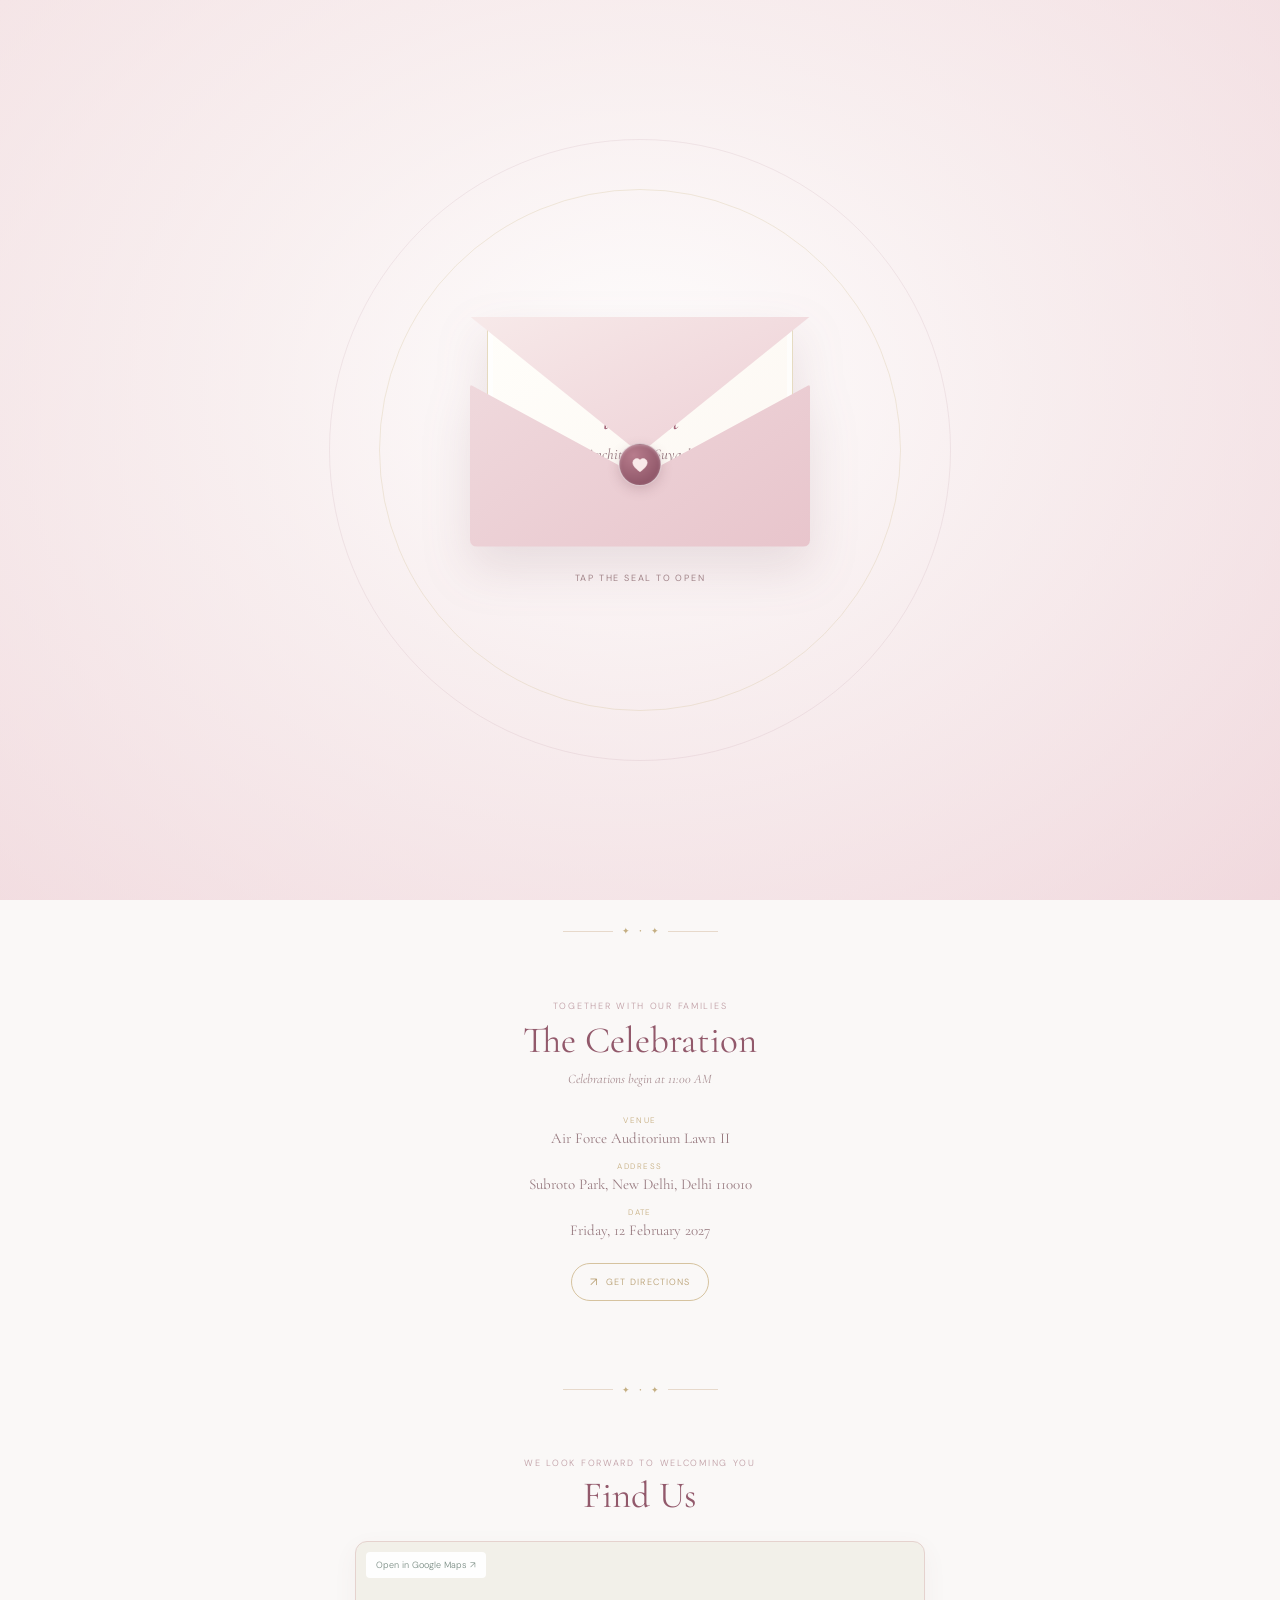
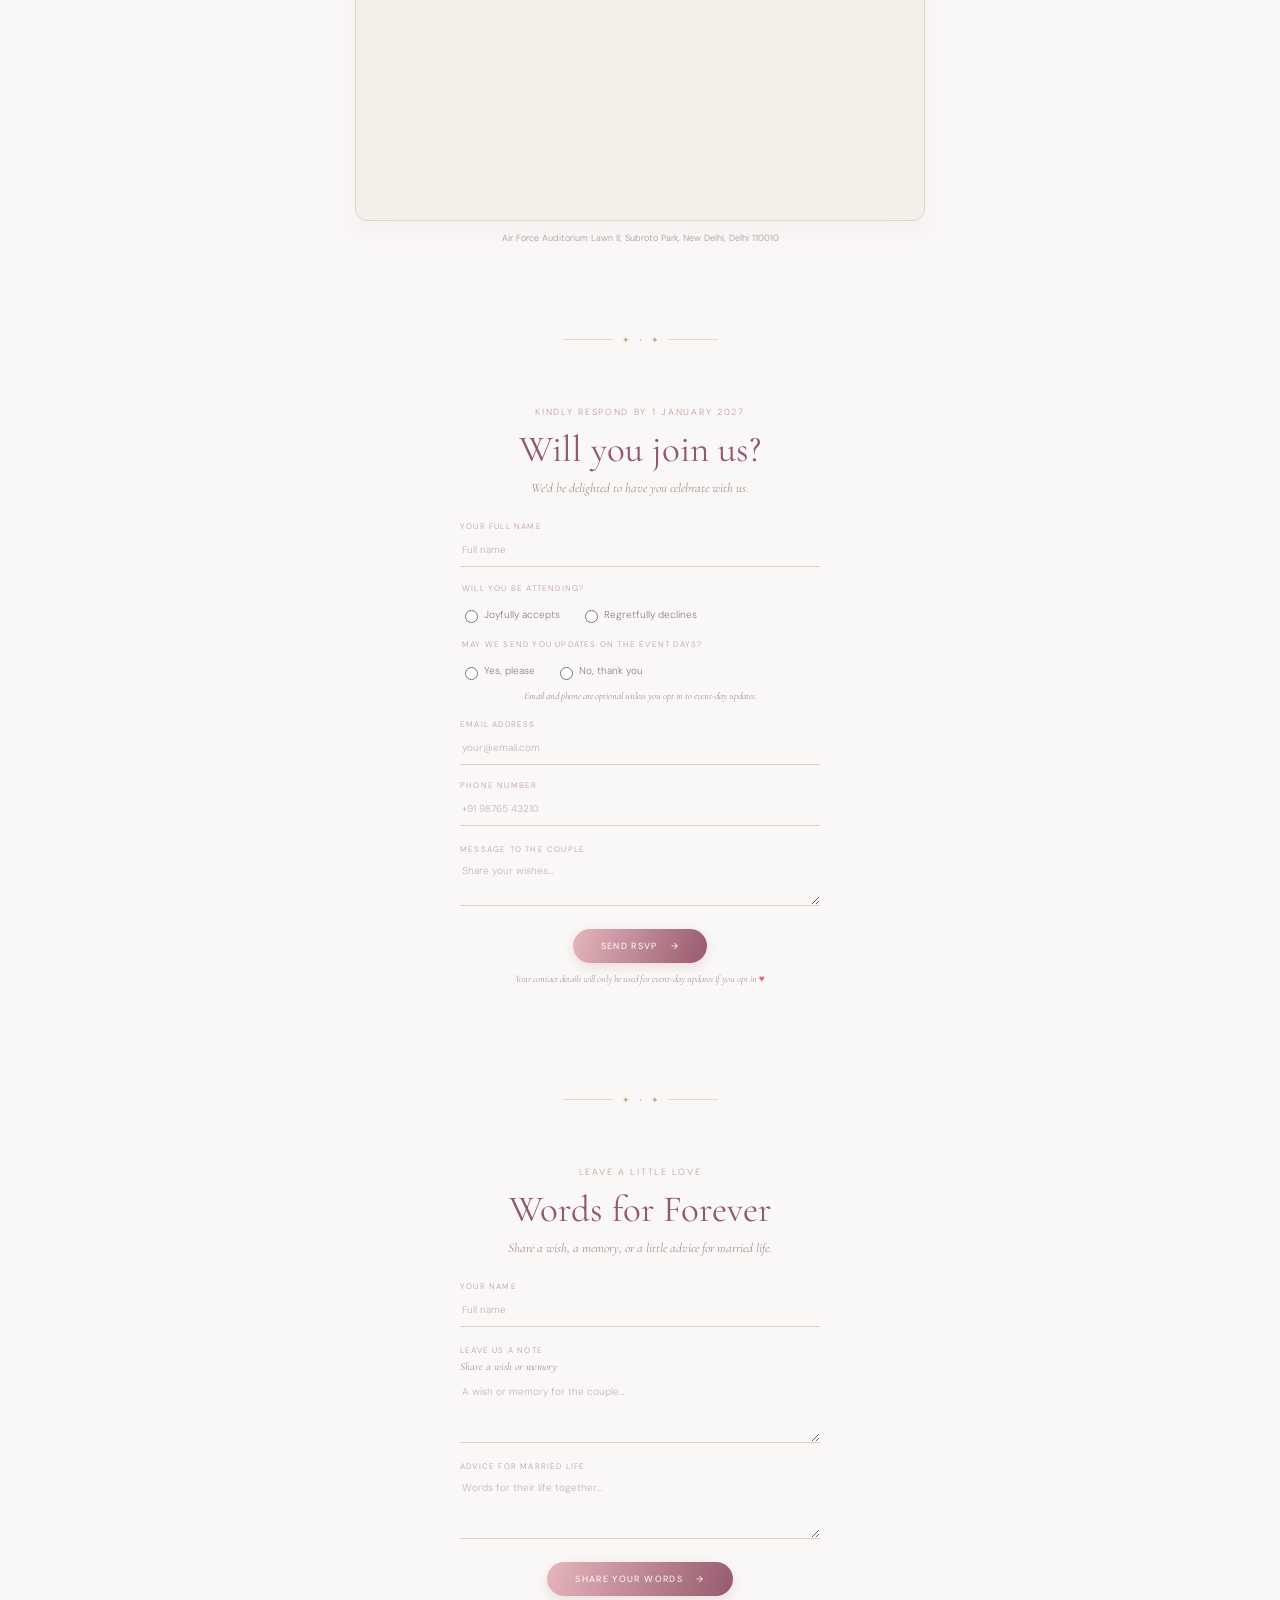
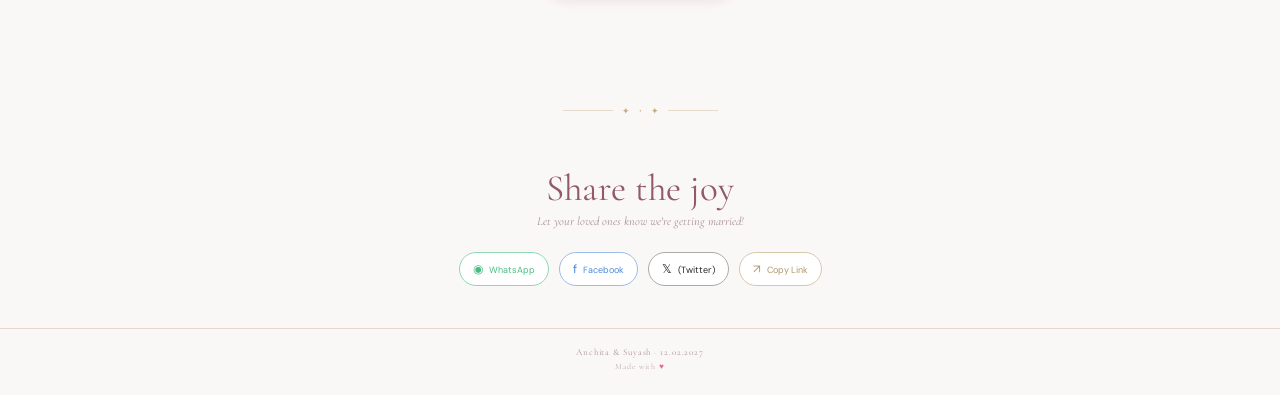
==== commit 5bc5be32: "Functional Forms are here" ====
--- a/index.html
+++ b/index.html
@@ -95,16 +95,38 @@
       <h2>Will you join us?</h2>
       <p class="section-intro">We'd be delighted to have you celebrate with us.</p>
       <form id="rsvp-form">
-        <label>Your full name<input name="name" autocomplete="name" placeholder="Full name" required></label>
-        <label>Email address<input type="email" name="email" autocomplete="email" placeholder="your@email.com" required></label>
+        <label>Your full name<input name="name" autocomplete="name" placeholder="Full name" maxlength="120" required></label>
         <fieldset><legend>Will you be attending?</legend>
-          <label class="radio-label"><input type="radio" name="attendance" value="Joyfully accepts" required> Joyfully accepts</label>
-          <label class="radio-label"><input type="radio" name="attendance" value="Regretfully declines"> Regretfully declines</label>
+          <label class="radio-label"><input type="radio" name="attendance" value="Accepts" required> Joyfully accepts</label>
+          <label class="radio-label"><input type="radio" name="attendance" value="Declines"> Regretfully declines</label>
         </fieldset>
-        <label>Number of guests<input name="guests" type="number" min="1" max="10" value="1" required></label>
-        <label class="message-label">Message to the couple<textarea name="message" placeholder="Share your wishes…" rows="2"></textarea></label>
+        <fieldset class="updates-consent"><legend>May we send you updates on the event days?</legend>
+          <label class="radio-label"><input type="radio" name="eventUpdatesConsent" value="yes" required> Yes, please</label>
+          <label class="radio-label"><input type="radio" name="eventUpdatesConsent" value="no"> No, thank you</label>
+        </fieldset>
+        <p class="contact-requirement" id="contact-requirement">Email and phone are optional unless you opt in to event-day updates.</p>
+        <label>Email address <span class="required-mark" aria-hidden="true" hidden>*</span><input type="email" name="email" autocomplete="email" placeholder="your@email.com" maxlength="254"></label>
+        <label>Phone number <span class="required-mark" aria-hidden="true" hidden>*</span><input type="tel" name="phone" autocomplete="tel" placeholder="+91 98765 43210" maxlength="30" pattern="[+]?[0-9][0-9 .()-]{5,28}"></label>
+        <label class="message-label">Message to the couple<textarea name="message" placeholder="Share your wishes…" rows="2" maxlength="2000"></textarea></label>
+        <label class="form-honeypot" aria-hidden="true">Website<input name="website" tabindex="-1" autocomplete="off"></label>
         <button class="submit-button" type="submit">Send RSVP <span>→</span></button>
-        <p class="form-note">We'll be in touch with more details closer to the date <span>♥</span></p>
+        <p class="form-note">Your contact details will only be used for event-day updates if you opt in <span>♥</span></p>
+        <p class="form-status" aria-live="polite"></p>
+      </form>
+    </section>
+
+    <div class="ornament" aria-hidden="true"><span></span><b>✦</b><i>·</i><b>✦</b><span></span></div>
+
+    <section class="section rsvp guest-notes" id="guest-notes">
+      <p class="eyebrow">leave a little love</p>
+      <h2>Words for Forever</h2>
+      <p class="section-intro">Share a wish, a memory, or a little advice for married life.</p>
+      <form id="guest-notes-form">
+        <label>Your name<input name="name" autocomplete="name" placeholder="Full name" maxlength="120" required></label>
+        <label class="message-label">Leave us a note <small>Share a wish or memory</small><textarea name="wishOrMemory" placeholder="A wish or memory for the couple…" rows="3" maxlength="2000"></textarea></label>
+        <label class="message-label">Advice for married life <textarea name="marriedLifeAdvice" placeholder="Words for their life together…" rows="3" maxlength="2000"></textarea></label>
+        <label class="form-honeypot" aria-hidden="true">Website<input name="website" tabindex="-1" autocomplete="off"></label>
+        <button class="submit-button" type="submit">Share your words <span>→</span></button>
         <p class="form-status" aria-live="polite"></p>
       </form>
     </section>
--- a/styles.css
+++ b/styles.css
@@ -25,3 +25,21 @@
 @keyframes invitationHint{50%{opacity:.55;transform:translateY(2px)}}
 .visually-hidden{position:absolute;width:1px;height:1px;padding:0;margin:-1px;overflow:hidden;clip:rect(0,0,0,0);white-space:nowrap;border:0}
 @media(max-width:480px){.invitation-letter{height:210px}.invitation-letter__paper{inset:5px 13px 27px}.invitation-letter__envelope{top:63px}.invitation-letter__flap{height:126px}.invitation-letter__seal{top:116px}}
+
+/* Scratch-to-reveal countdown overlay; the timer keeps its original dimensions. */
+.countdown{position:relative}
+.countdown-scratch{position:absolute;z-index:5;inset:0;display:block;width:100%;height:100%;overflow:visible;cursor:crosshair;touch-action:none;user-select:none;-webkit-user-select:none;-webkit-tap-highlight-color:transparent;transition:opacity .55s ease}
+.countdown-scratch:focus-visible{outline:2px solid var(--gold);outline-offset:3px;border-radius:12px}
+.countdown-scratch.is-revealed{opacity:0;pointer-events:none}
+.countdown-scratch-hint{position:absolute;z-index:6;top:-27px;left:50%;transform:translateX(-50%);width:max-content;max-width:90vw;color:#9a7c83;font:400 8px var(--sans);letter-spacing:.14em;text-align:center;text-transform:uppercase;pointer-events:none;transition:opacity .25s ease}
+.countdown-scratch-hint.is-hidden{opacity:0}
+@media(max-width:650px){.countdown-scratch-hint{top:-24px;font-size:7px;letter-spacing:.1em}}
+.time-card>.countdown-scratch{left:-1px;top:-1px;right:auto;bottom:auto}
+.contact-requirement{margin:-7px 0 15px;color:#a58b90;font:italic 10px/1.5 var(--serif);text-align:center}
+.required-mark{color:#bf7281;font-size:11px}
+.rsvp form>label small{display:block;margin:5px 0 2px;color:#a58b90;font:italic 11px var(--serif);letter-spacing:0;text-transform:none}
+.form-honeypot{position:absolute!important;left:-10000px!important;width:1px!important;height:1px!important;overflow:hidden!important}
+.submit-button:disabled{opacity:.6;cursor:wait;transform:none}
+.form-status{line-height:1.5}
+.sheets-response-frame{position:fixed;left:-10000px;top:0;width:1px;height:1px;border:0;opacity:0;pointer-events:none}
+.sheets-response-transport{position:absolute;left:-10000px;width:1px;height:1px;overflow:hidden}
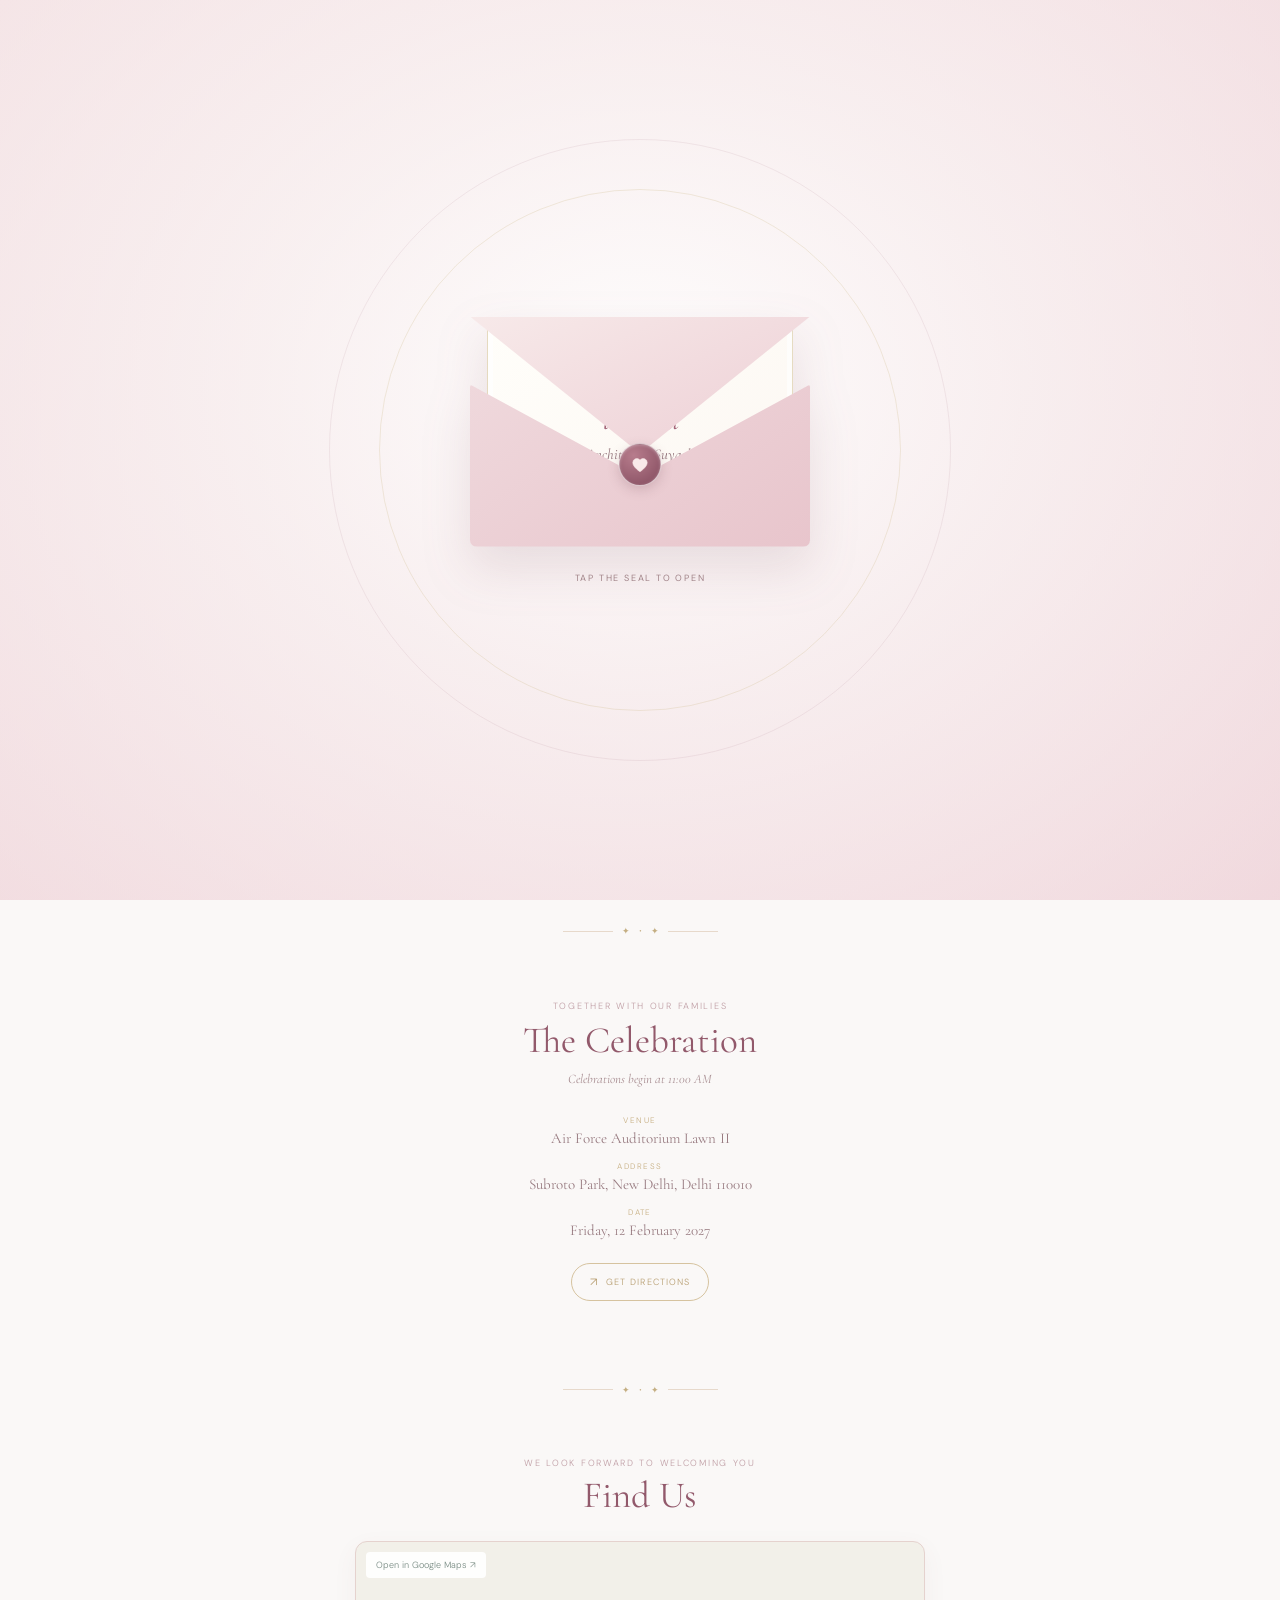
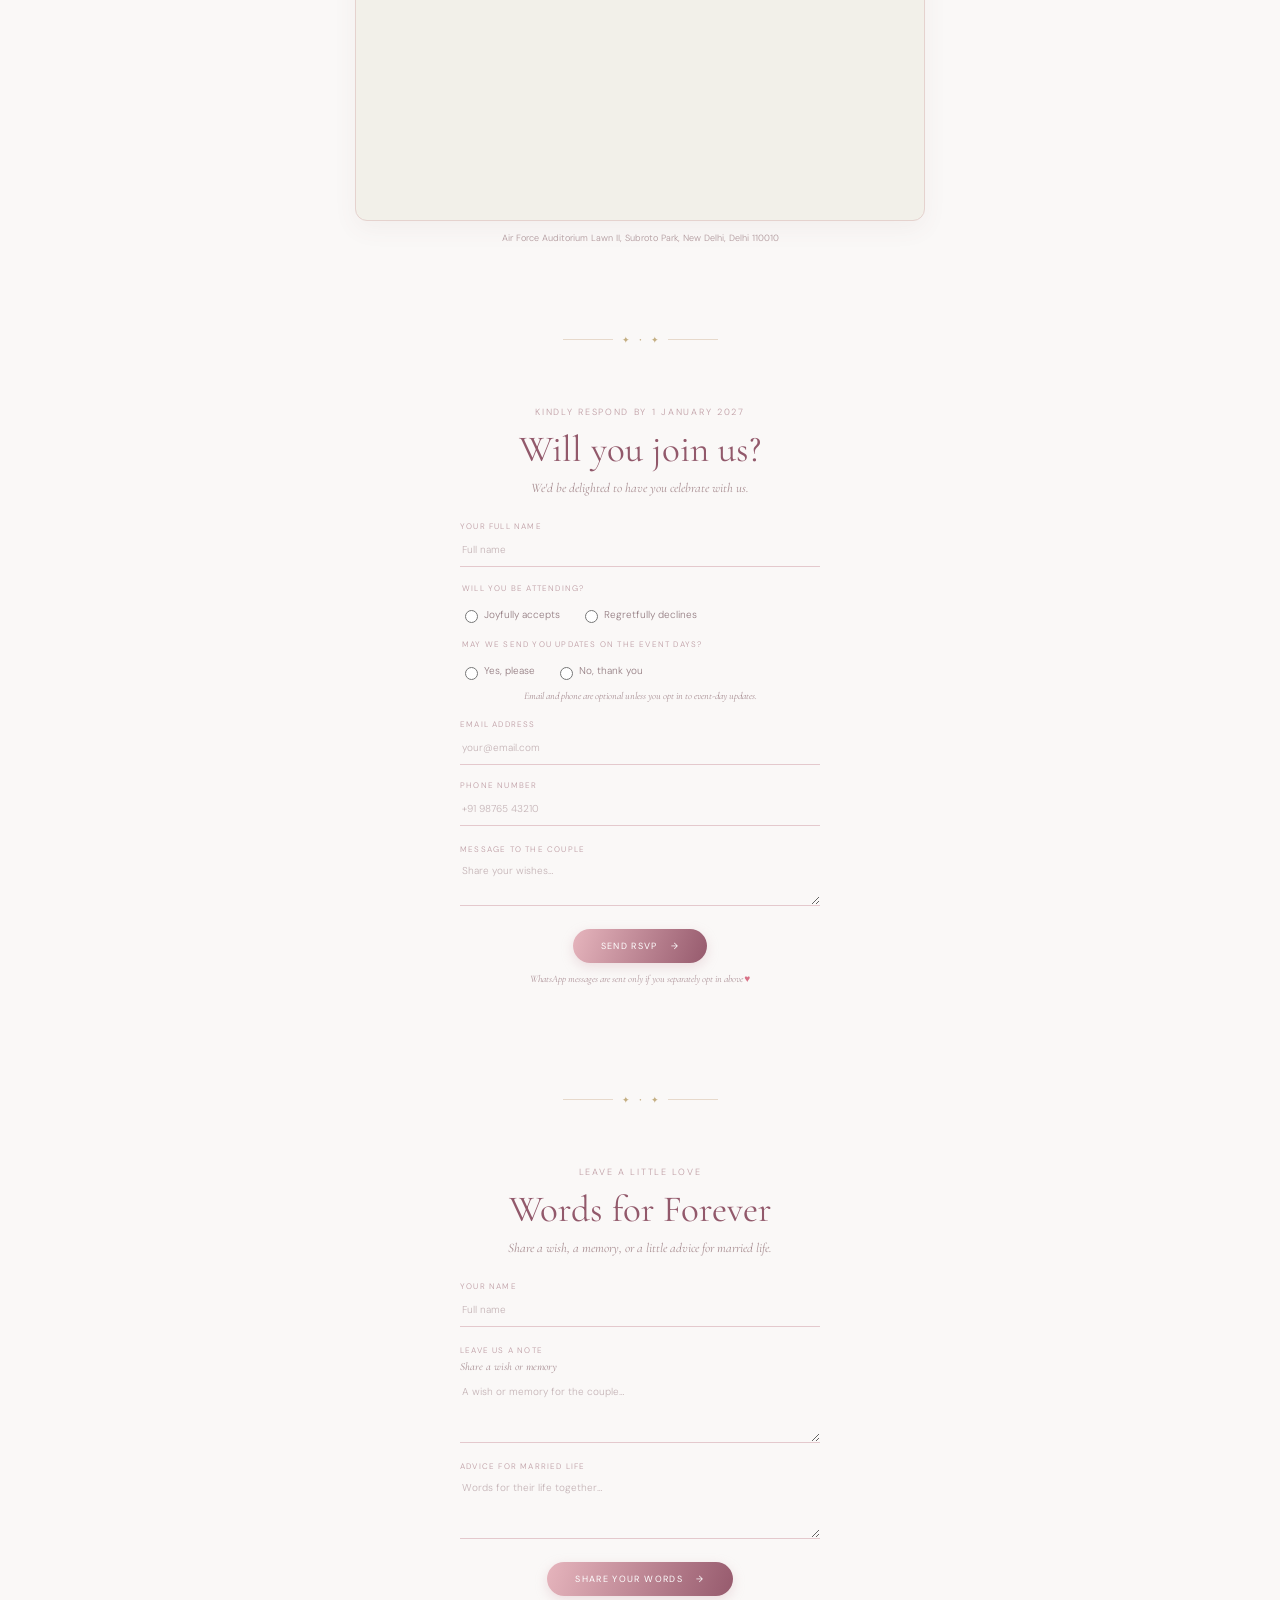
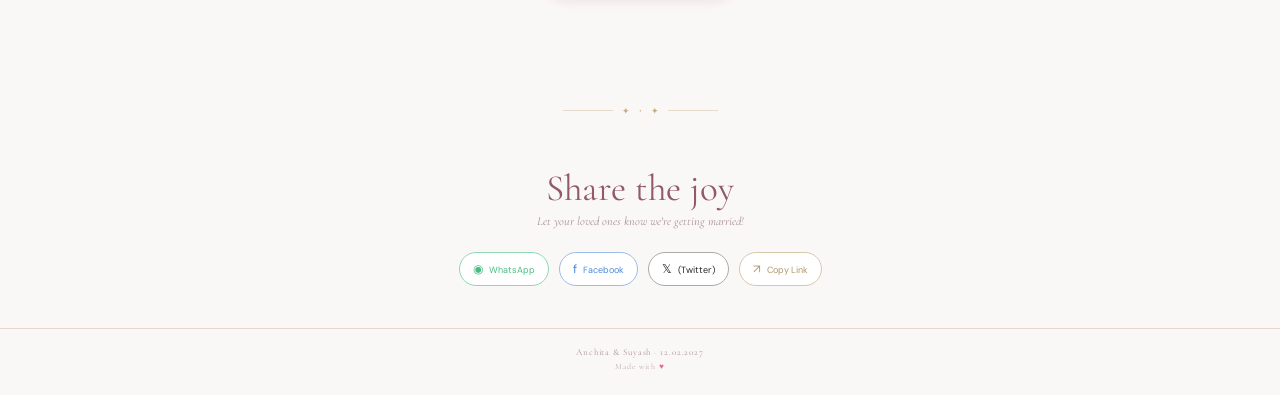
==== commit c7e0e65c: "Admin panel is here" ====
--- a/index.html
+++ b/index.html
@@ -104,13 +104,18 @@
           <label class="radio-label"><input type="radio" name="eventUpdatesConsent" value="yes" required> Yes, please</label>
           <label class="radio-label"><input type="radio" name="eventUpdatesConsent" value="no"> No, thank you</label>
         </fieldset>
+        <fieldset class="updates-consent whatsapp-consent" id="whatsapp-consent" hidden>
+          <legend>May we also send these updates to you on WhatsApp?</legend>
+          <label class="radio-label"><input type="radio" name="whatsappUpdatesConsent" value="yes" disabled required> Yes, please</label>
+          <label class="radio-label"><input type="radio" name="whatsappUpdatesConsent" value="no" disabled> No, thank you</label>
+        </fieldset>
         <p class="contact-requirement" id="contact-requirement">Email and phone are optional unless you opt in to event-day updates.</p>
         <label>Email address <span class="required-mark" aria-hidden="true" hidden>*</span><input type="email" name="email" autocomplete="email" placeholder="your@email.com" maxlength="254"></label>
         <label>Phone number <span class="required-mark" aria-hidden="true" hidden>*</span><input type="tel" name="phone" autocomplete="tel" placeholder="+91 98765 43210" maxlength="30" pattern="[+]?[0-9][0-9 .()-]{5,28}"></label>
         <label class="message-label">Message to the couple<textarea name="message" placeholder="Share your wishes…" rows="2" maxlength="2000"></textarea></label>
         <label class="form-honeypot" aria-hidden="true">Website<input name="website" tabindex="-1" autocomplete="off"></label>
         <button class="submit-button" type="submit">Send RSVP <span>→</span></button>
-        <p class="form-note">Your contact details will only be used for event-day updates if you opt in <span>♥</span></p>
+        <p class="form-note">WhatsApp messages are sent only if you separately opt in above <span>♥</span></p>
         <p class="form-status" aria-live="polite"></p>
       </form>
     </section>
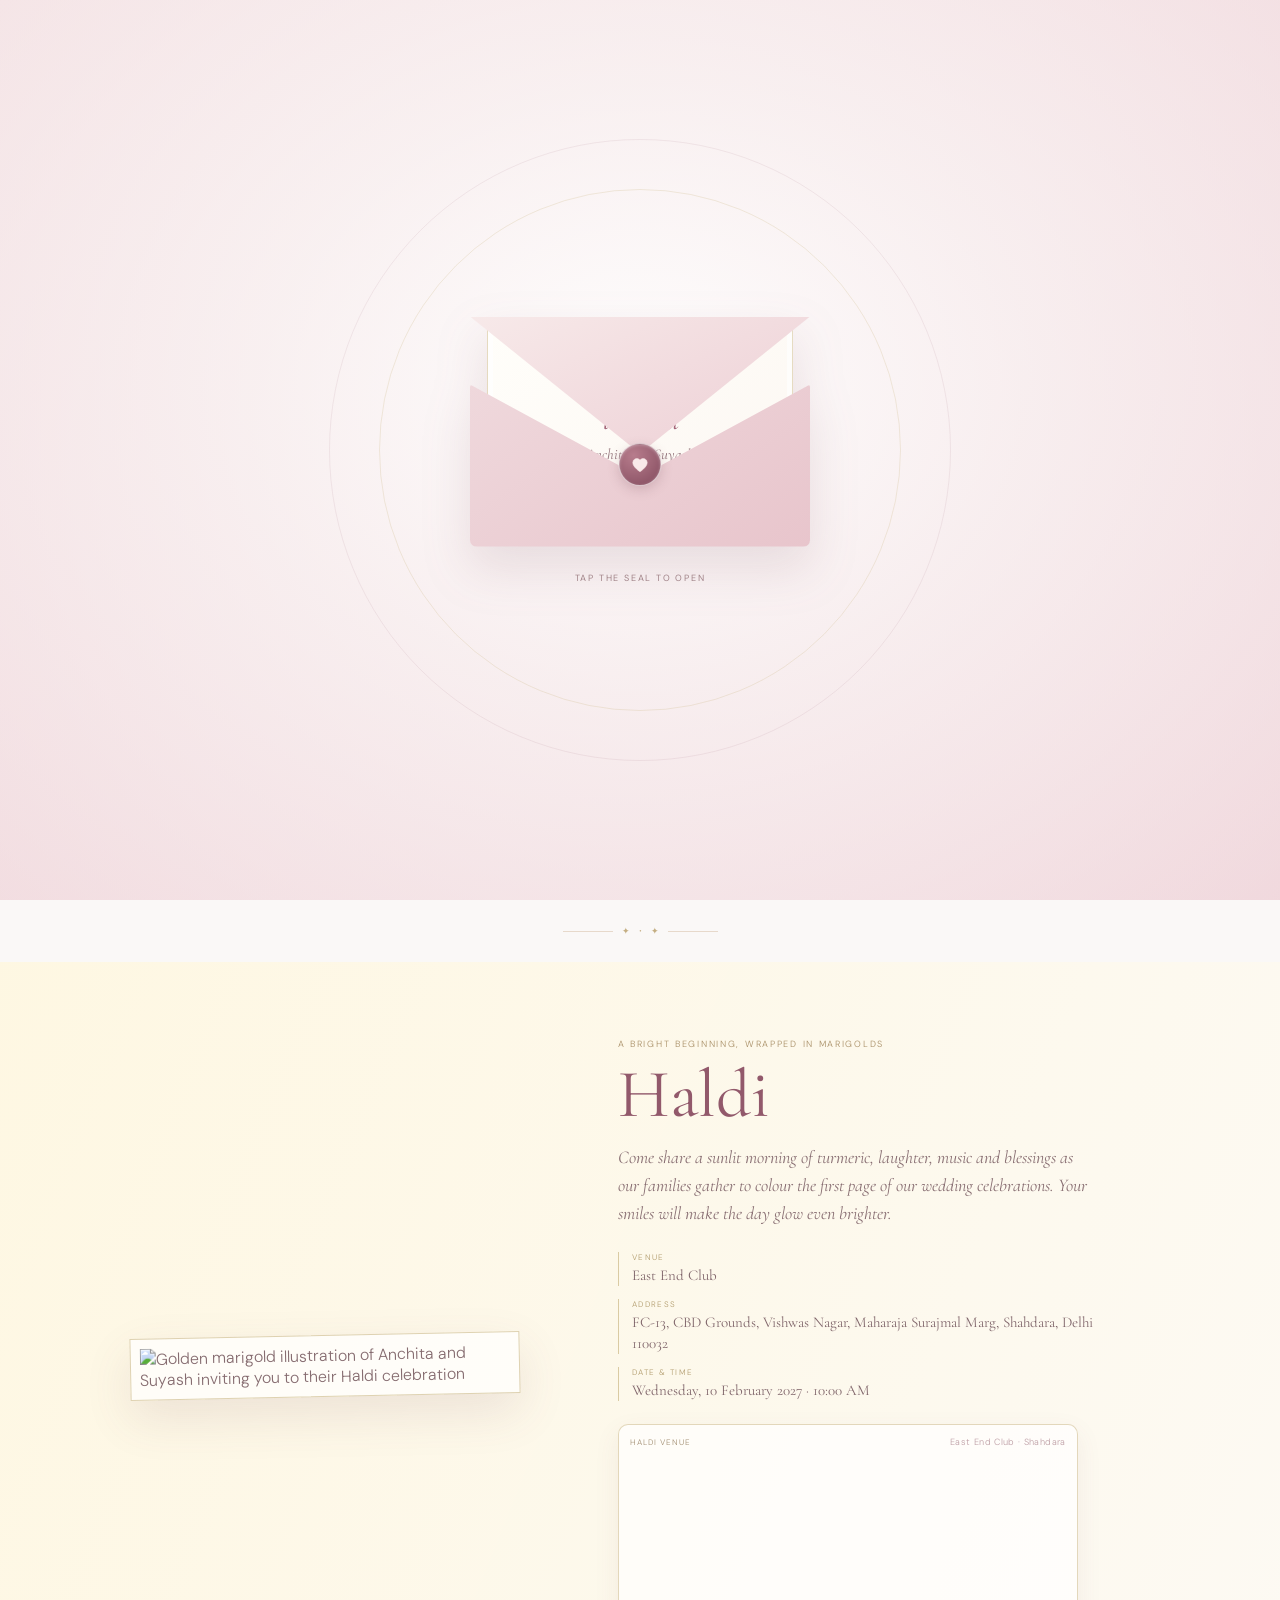
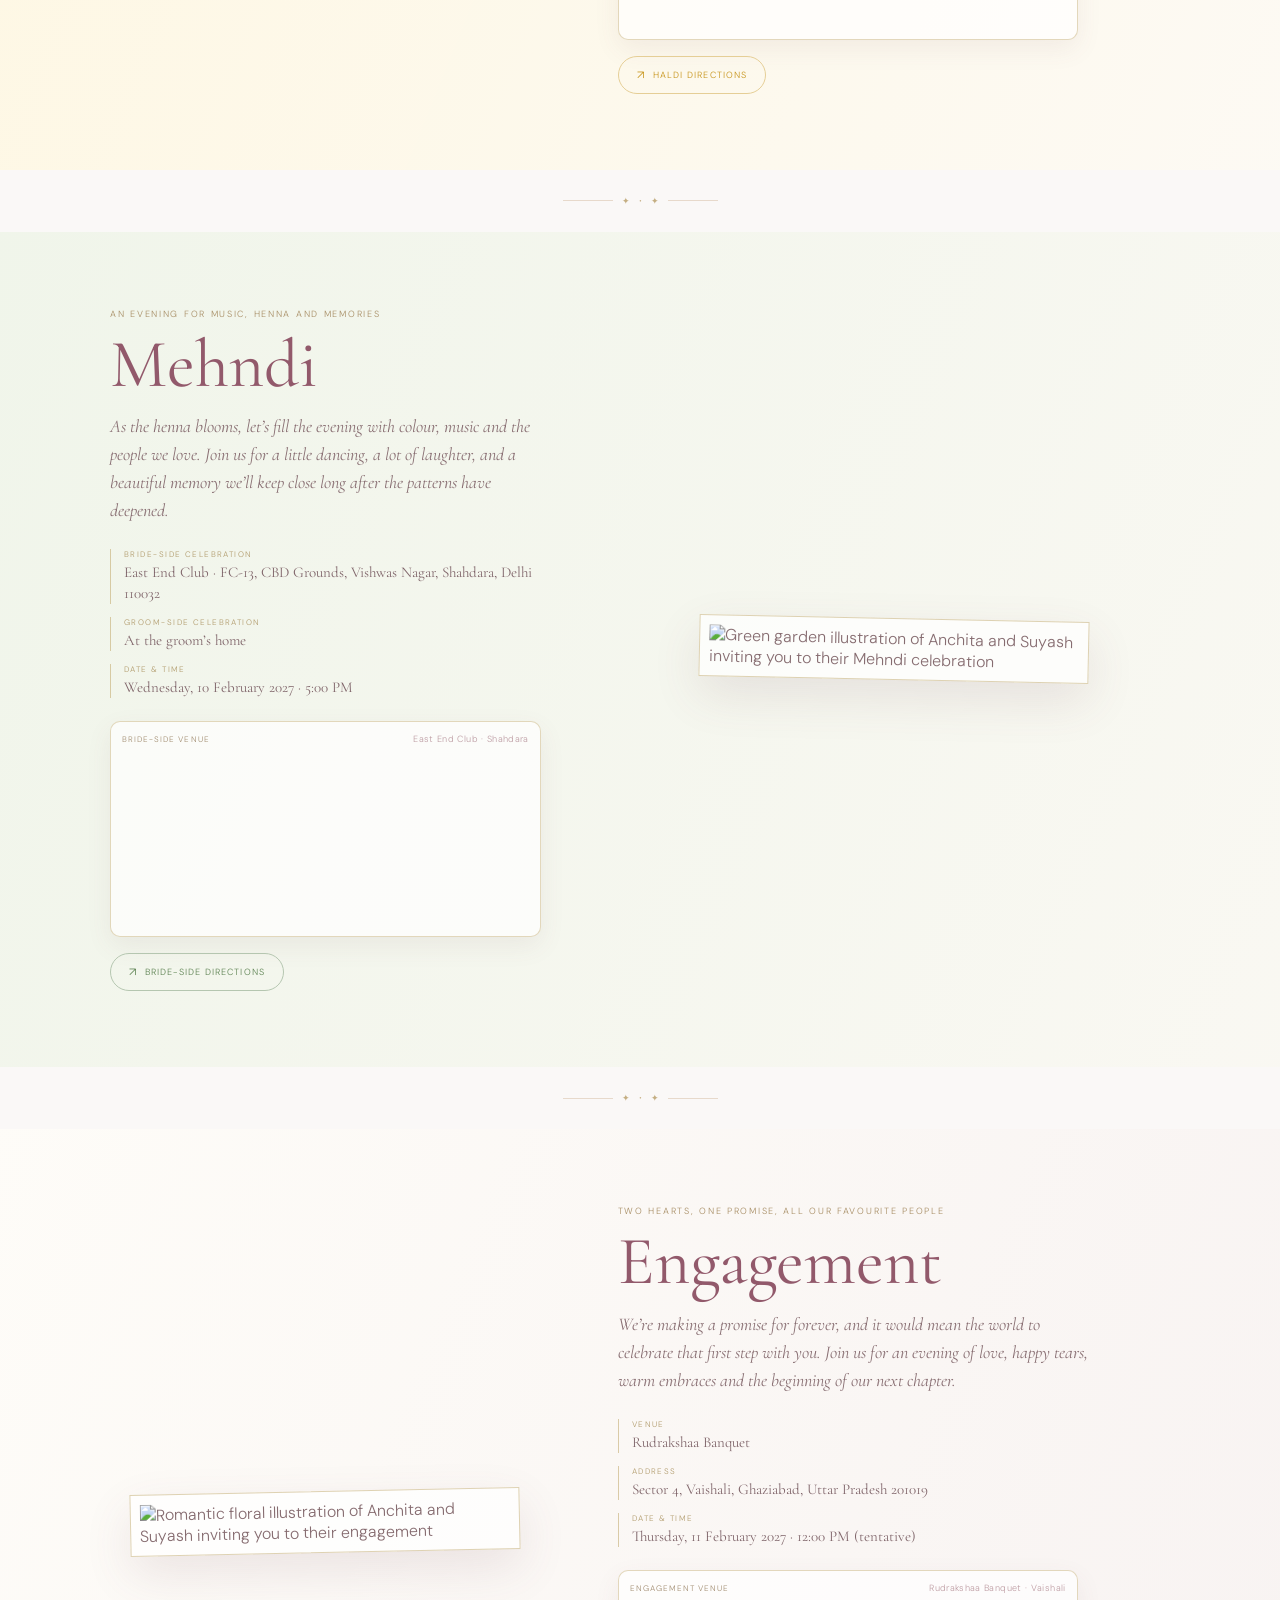
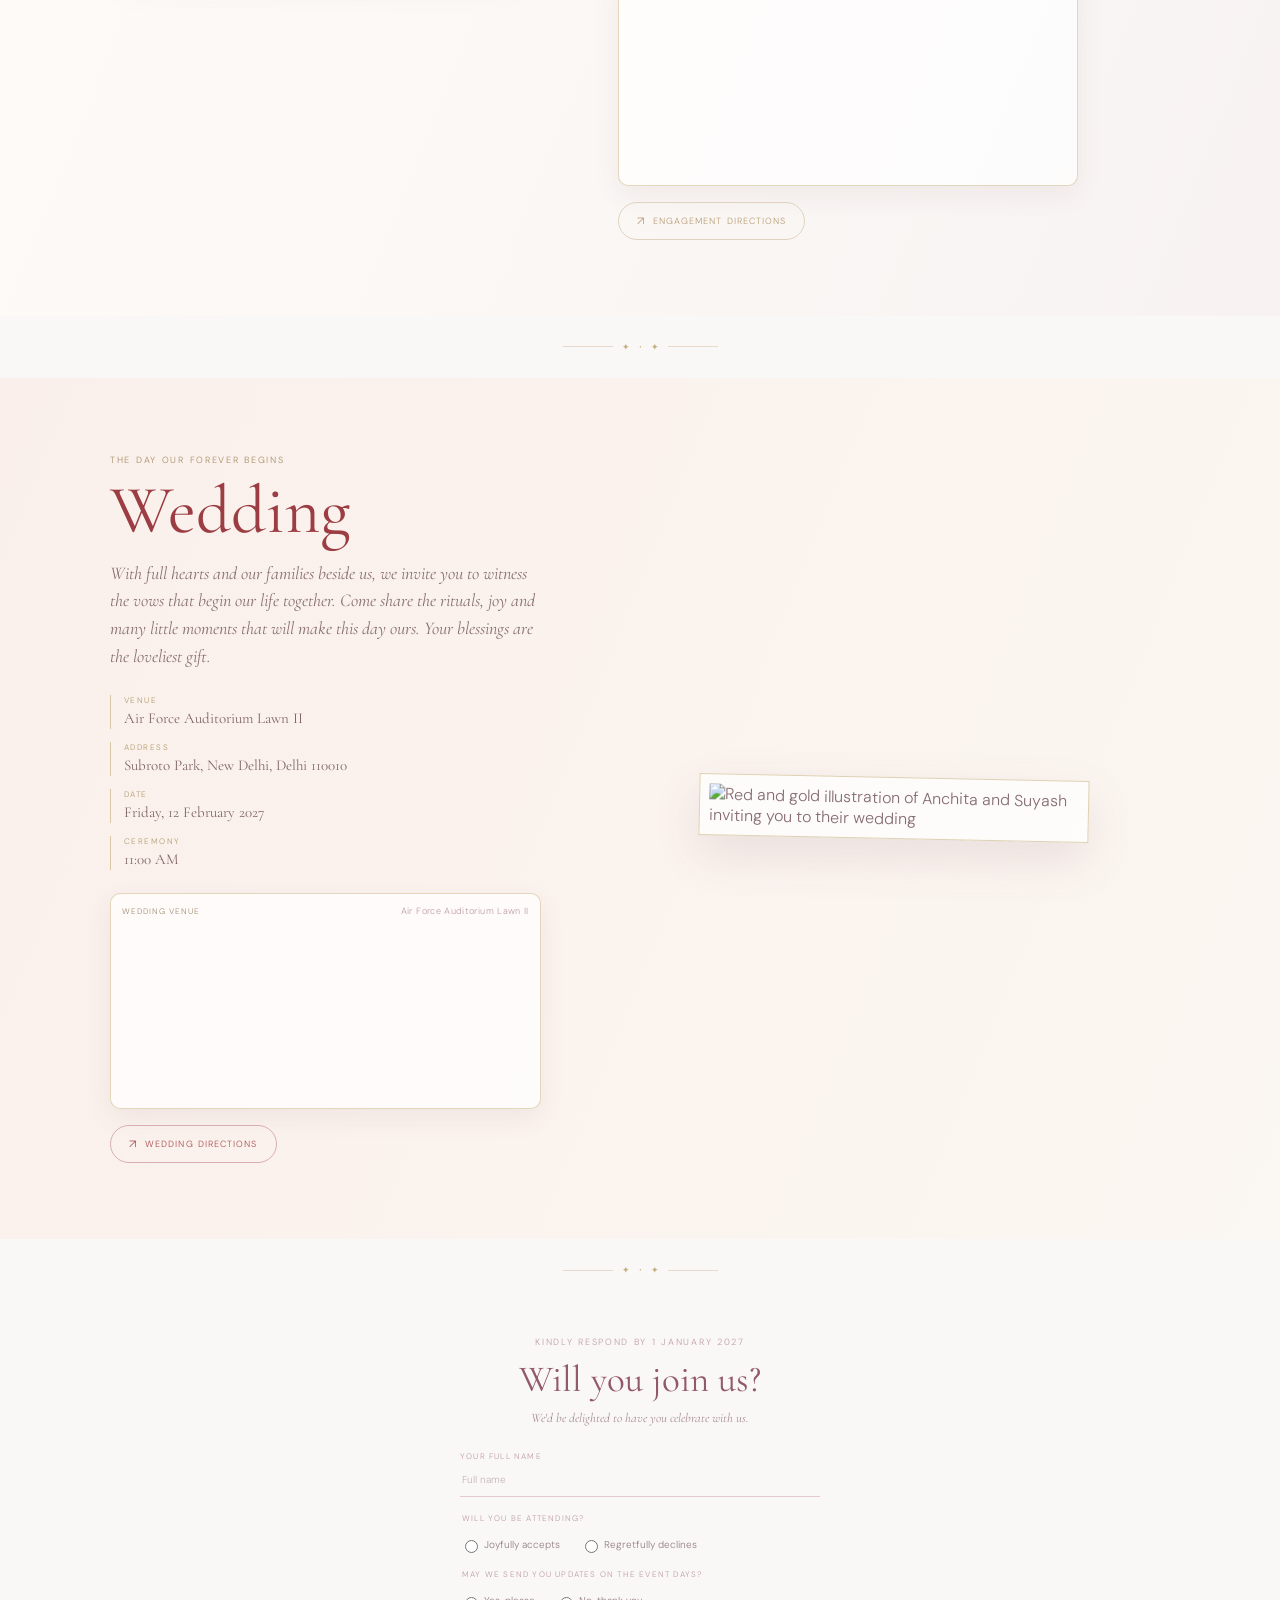
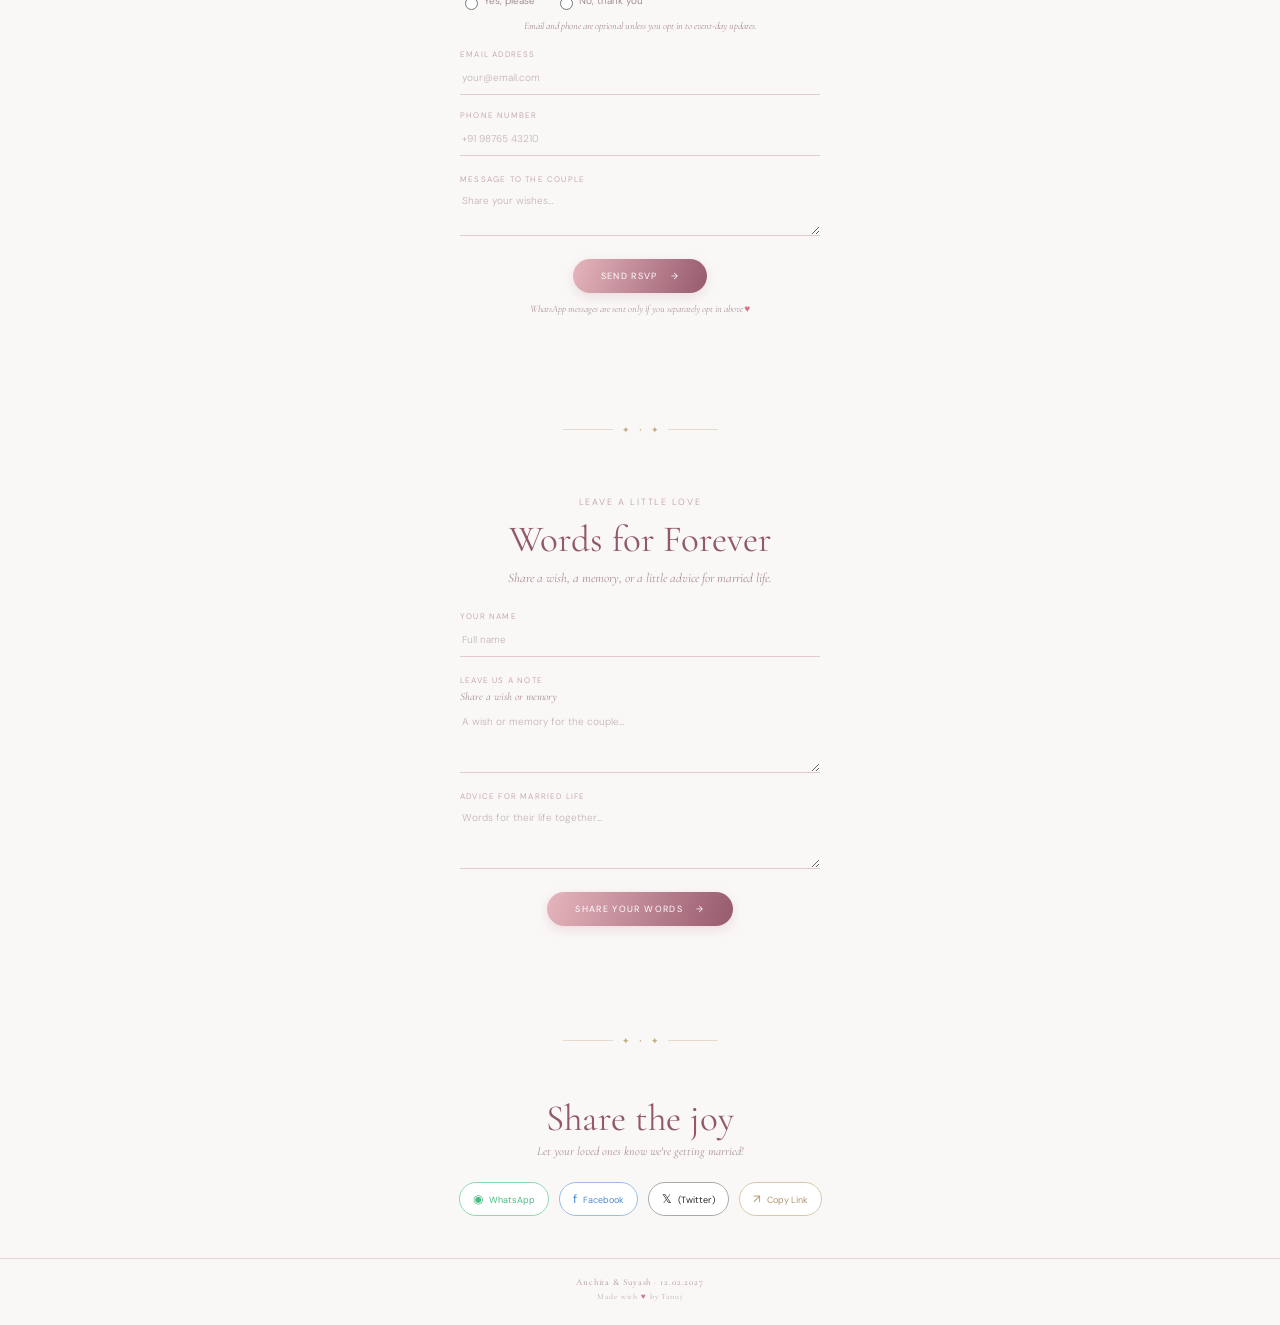
==== commit fbc6cfd1: "main page revamp" ====
--- a/index.html
+++ b/index.html
@@ -37,15 +37,14 @@
       <span>#anshofourstory</span>
     </a>
     <nav aria-label="Main navigation">
-      <a href="#celebration">Details</a>
+      <a href="#haldi">Details</a>
       <a href="#rsvp">RSVP</a>
-      <a href="#location">Location</a>
+      <a href="#celebration">Wedding map</a>
     </nav>
   </header>
 
   <main>
     <section class="hero" id="home" aria-labelledby="hero-title">
-      <div class="petals" aria-hidden="true"></div>
       <div class="hero-content">
         <p class="eyebrow reveal">with joy in our hearts</p>
         <h1 id="hero-title" class="reveal">Anchita <span>&amp;</span> Suyash</h1>
@@ -58,34 +57,62 @@
           <div class="time-unit"><div class="time-card"><span id="minutes">—</span></div><small>Minutes</small></div>
           <div class="time-unit"><div class="time-card"><span id="seconds">—</span></div><small>Seconds</small></div>
         </div>
-        <a class="scroll-cue" href="#celebration">Scroll to explore <span aria-hidden="true">↓</span></a>
+        <a class="scroll-cue" href="#haldi">Scroll to explore <span aria-hidden="true">↓</span></a>
       </div>
     </section>
 
     <div class="ornament" aria-hidden="true"><span></span><b>✦</b><i>·</i><b>✦</b><span></span></div>
 
-    <section class="section celebration" id="celebration">
-      <p class="eyebrow">together with our families</p>
-      <h2>The Celebration</h2>
-      <p class="section-intro">Celebrations begin at 11:00 AM</p>
-      <dl class="event-details">
-        <div><dt>Venue</dt><dd>Air Force Auditorium Lawn II</dd></div>
-        <div><dt>Address</dt><dd>Subroto Park, New Delhi, Delhi 110010</dd></div>
-        <div><dt>Date</dt><dd>Friday, 12 February 2027</dd></div>
-      </dl>
-      <a class="outline-button" href="https://www.google.com/maps/search/?api=1&amp;query=Air+Force+Auditorium+Lawn+II%2C+Subroto+Park%2C+New+Delhi" target="_blank" rel="noreferrer"><span>↗</span> Get directions</a>
+    <div class="petals" id="falling-petals" aria-hidden="true"></div>
+
+    <section class="event-section event-haldi" id="haldi" data-petal-tone="haldi" aria-labelledby="haldi-title">
+      <div class="event-invitation">
+        <figure class="event-art"><img src="assets/Golden Haldi Celebration Invitation.png" alt="Golden marigold illustration of Anchita and Suyash inviting you to their Haldi celebration" loading="lazy"></figure>
+        <div class="event-copy"><p class="eyebrow">A bright beginning, wrapped in marigolds</p><h2 id="haldi-title">Haldi</h2><p class="event-warmth">Come share a sunlit morning of turmeric, laughter, music and blessings as our families gather to colour the first page of our wedding celebrations. Your smiles will make the day glow even brighter.</p>
+          <dl class="event-facts"><div><dt>Venue</dt><dd>East End Club</dd></div><div><dt>Address</dt><dd>FC-13, CBD Grounds, Vishwas Nagar, Maharaja Surajmal Marg, Shahdara, Delhi 110032</dd></div><div><dt>Date &amp; time</dt><dd>Wednesday, 10 February 2027 · 10:00 AM</dd></div></dl>
+          <div class="event-map"><p class="event-map-heading">Haldi venue <span>East End Club · Shahdara</span></p><iframe title="Compact map to East End Club for the Haldi" src="https://maps.google.com/maps?q=East%20End%20Club%2C%20Vishwas%20Nagar%2C%20Shahdara%2C%20Delhi&amp;output=embed" loading="lazy" referrerpolicy="no-referrer-when-downgrade"></iframe></div>
+          <a class="outline-button" href="https://maps.app.goo.gl/9UUgyb4TguXoqvM38" target="_blank" rel="noreferrer"><span aria-hidden="true">↗</span> Haldi directions</a>
+        </div>
+      </div>
     </section>
 
     <div class="ornament" aria-hidden="true"><span></span><b>✦</b><i>·</i><b>✦</b><span></span></div>
 
-    <section class="section location" id="location">
-      <p class="eyebrow">we look forward to welcoming you</p>
-      <h2>Find Us</h2>
-      <div class="map-frame" aria-label="Map showing Air Force Auditorium Lawn II in Subroto Park, New Delhi">
-        <iframe title="Google Map to Air Force Auditorium Lawn II" src="https://maps.google.com/maps?q=Air%20Force%20Auditorium%20Lawn%20II%2C%20Subroto%20Park%2C%20New%20Delhi&amp;output=embed" loading="lazy" referrerpolicy="no-referrer-when-downgrade"></iframe>
-        <a class="map-open" href="https://www.google.com/maps/search/?api=1&amp;query=Air+Force+Auditorium+Lawn+II%2C+Subroto+Park%2C+New+Delhi" target="_blank" rel="noreferrer">Open in Google Maps ↗</a>
+    <section class="event-section event-mehndi" id="mehndi" data-petal-tone="mehndi" aria-labelledby="mehndi-title">
+      <div class="event-invitation event-invitation-reverse">
+        <figure class="event-art"><img src="assets/Mehndi Celebration Invitation.png" alt="Green garden illustration of Anchita and Suyash inviting you to their Mehndi celebration" loading="lazy"></figure>
+        <div class="event-copy"><p class="eyebrow">An evening for music, henna and memories</p><h2 id="mehndi-title">Mehndi</h2><p class="event-warmth">As the henna blooms, let’s fill the evening with colour, music and the people we love. Join us for a little dancing, a lot of laughter, and a beautiful memory we’ll keep close long after the patterns have deepened.</p>
+          <dl class="event-facts"><div><dt>Bride-side celebration</dt><dd>East End Club · FC-13, CBD Grounds, Vishwas Nagar, Shahdara, Delhi 110032</dd></div><div><dt>Groom-side celebration</dt><dd>At the groom’s home</dd></div><div><dt>Date &amp; time</dt><dd>Wednesday, 10 February 2027 · 5:00 PM</dd></div></dl>
+          <div class="event-map"><p class="event-map-heading">Bride-side venue <span>East End Club · Shahdara</span></p><iframe title="Compact map to East End Club for the bride-side Mehndi" src="https://maps.google.com/maps?q=East%20End%20Club%2C%20Vishwas%20Nagar%2C%20Shahdara%2C%20Delhi&amp;output=embed" loading="lazy" referrerpolicy="no-referrer-when-downgrade"></iframe></div>
+          <a class="outline-button" href="https://maps.app.goo.gl/9UUgyb4TguXoqvM38" target="_blank" rel="noreferrer"><span aria-hidden="true">↗</span> Bride-side directions</a>
+        </div>
       </div>
-      <p class="map-caption">Air Force Auditorium Lawn II, Subroto Park, New Delhi, Delhi 110010</p>
+    </section>
+
+    <div class="ornament" aria-hidden="true"><span></span><b>✦</b><i>·</i><b>✦</b><span></span></div>
+
+    <section class="event-section event-engagement" id="engagement" data-petal-tone="engagement" aria-labelledby="engagement-title">
+      <div class="event-invitation">
+        <figure class="event-art"><img src="assets/Romantic Engagement Floral Invitation.png" alt="Romantic floral illustration of Anchita and Suyash inviting you to their engagement" loading="lazy"></figure>
+        <div class="event-copy"><p class="eyebrow">Two hearts, one promise, all our favourite people</p><h2 id="engagement-title">Engagement</h2><p class="event-warmth">We’re making a promise for forever, and it would mean the world to celebrate that first step with you. Join us for an evening of love, happy tears, warm embraces and the beginning of our next chapter.</p>
+          <dl class="event-facts"><div><dt>Venue</dt><dd>Rudrakshaa Banquet</dd></div><div><dt>Address</dt><dd>Sector 4, Vaishali, Ghaziabad, Uttar Pradesh 201019</dd></div><div><dt>Date &amp; time</dt><dd>Thursday, 11 February 2027 · 12:00 PM (tentative)</dd></div></dl>
+          <div class="event-map"><p class="event-map-heading">Engagement venue <span>Rudrakshaa Banquet · Vaishali</span></p><iframe title="Compact map to Rudrakshaa Banquet for the engagement" src="https://maps.google.com/maps?q=Rudrakshaa%20Banquet%2C%20Sector%204%2C%20Vaishali%2C%20Ghaziabad&amp;output=embed" loading="lazy" referrerpolicy="no-referrer-when-downgrade"></iframe></div>
+          <a class="outline-button" href="https://maps.app.goo.gl/aDanDja1B3QuFAKCA" target="_blank" rel="noreferrer"><span aria-hidden="true">↗</span> Engagement directions</a>
+        </div>
+      </div>
+    </section>
+
+    <div class="ornament" aria-hidden="true"><span></span><b>✦</b><i>·</i><b>✦</b><span></span></div>
+
+    <section class="event-section event-wedding" id="celebration" data-petal-tone="wedding" aria-labelledby="wedding-title">
+      <div class="event-invitation event-invitation-reverse">
+        <figure class="event-art"><img src="assets/Elegant Red and Gold Wedding Invitation.png" alt="Red and gold illustration of Anchita and Suyash inviting you to their wedding" loading="lazy"></figure>
+        <div class="event-copy"><p class="eyebrow">The day our forever begins</p><h2 id="wedding-title">Wedding</h2><p class="event-warmth">With full hearts and our families beside us, we invite you to witness the vows that begin our life together. Come share the rituals, joy and many little moments that will make this day ours. Your blessings are the loveliest gift.</p>
+          <dl class="event-facts"><div><dt>Venue</dt><dd>Air Force Auditorium Lawn II</dd></div><div><dt>Address</dt><dd>Subroto Park, New Delhi, Delhi 110010</dd></div><div><dt>Date</dt><dd>Friday, 12 February 2027</dd></div><div><dt>Ceremony</dt><dd>11:00 AM</dd></div></dl>
+          <div class="event-map"><p class="event-map-heading">Wedding venue <span>Air Force Auditorium Lawn II</span></p><iframe title="Compact map to Air Force Auditorium Lawn II for the wedding" src="https://maps.google.com/maps?q=Air%20Force%20Auditorium%20Lawn%20II%2C%20Subroto%20Park%2C%20New%20Delhi&amp;output=embed" loading="lazy" referrerpolicy="no-referrer-when-downgrade"></iframe></div>
+          <a class="outline-button" href="https://maps.app.goo.gl/kFYrkTSrbWAvHsNK8?g_st=aw" target="_blank" rel="noreferrer"><span aria-hidden="true">↗</span> Wedding directions</a>
+        </div>
+      </div>
     </section>
 
     <div class="ornament" aria-hidden="true"><span></span><b>✦</b><i>·</i><b>✦</b><span></span></div>
@@ -150,7 +177,7 @@
     </section>
   </main>
 
-  <footer><span>Anchita &amp; Suyash · 12.02.2027</span><span>Made with <b>♥</b></span></footer>
+  <footer><span>Anchita &amp; Suyash · 12.02.2027</span><span>Made with <b>♥</b> by Tanuj</span></footer>
 
   <script src="script.js"></script>
 </body>
--- a/styles.css
+++ b/styles.css
@@ -43,3 +43,59 @@
 .form-status{line-height:1.5}
 .sheets-response-frame{position:fixed;left:-10000px;top:0;width:1px;height:1px;border:0;opacity:0;pointer-events:none}
 .sheets-response-transport{position:absolute;left:-10000px;width:1px;height:1px;overflow:hidden}
+
+/* Standalone wardrobe guide page */
+.planner-page .wardrobe-petals{position:fixed;z-index:1;inset:0;overflow:hidden;pointer-events:none}
+.planner-page .petal{z-index:1}
+.planner-page .hero-content{z-index:2}
+.wardrobe-planner{position:relative;isolation:isolate;min-height:100vh;overflow:hidden;padding:42px 20px 54px;background:linear-gradient(180deg,#fbf5f3 0%,#f8eff0 52%,#fbf6f2 100%)}
+.wardrobe-content{position:relative;z-index:2;width:min(900px,100%);margin:0 auto;text-align:center}
+.wardrobe-planner .ornament{margin:0 auto 22px}
+.wardrobe-planner .eyebrow{margin:0 0 8px;color:#b58f85}
+.wardrobe-planner h2{margin:0 0 9px;color:var(--rose);font:400 clamp(36px,5vw,52px)/1.05 var(--serif)}
+.wardrobe-planner .section-intro{font-size:15px;line-height:1.6;color:#9f8180}
+.wardrobe-art{width:min(780px,100%);margin:32px auto 0;padding:10px 10px 0;border:1px solid rgba(199,178,125,.58);border-radius:14px;background:rgba(255,255,255,.68);box-shadow:0 16px 48px rgba(117,72,87,.11);overflow:hidden}
+.wardrobe-art img{display:block;width:100%;height:auto;border-radius:8px}
+.wardrobe-art figcaption{padding:13px 8px 14px;color:#9a7780;font:italic 16px var(--serif)}
+.wardrobe-art figcaption span{padding-left:5px;color:#d18491}
+.scroll-reveal{opacity:0;transform:translateY(20px);transition:opacity .8s ease,transform .8s cubic-bezier(.2,.65,.3,1)}
+.scroll-reveal.is-visible{opacity:1;transform:translateY(0)}
+.wardrobe-art.scroll-reveal{transition-delay:.12s}
+@media(max-width:650px){.wardrobe-planner{min-height:auto;padding:30px 14px 35px}.wardrobe-planner .ornament{margin-bottom:14px}.wardrobe-planner .section-intro{font-size:13px}.desktop-break{display:none}.wardrobe-art{margin-top:24px;padding:6px 6px 0;border-radius:10px}.wardrobe-art figcaption{padding:10px 5px 12px;font-size:14px}}
+@media(prefers-reduced-motion:reduce){.scroll-reveal{opacity:1;transform:none;transition:none}}
+
+/* Main invitation event gallery and one continuous, recolouring petal field. */
+.petals#falling-petals{position:fixed;z-index:1;inset:0;overflow:hidden;pointer-events:none}
+.petals#falling-petals .petal{background:#e8b8c2;transition:background-color 1.8s cubic-bezier(.2,.65,.25,1),opacity 1.2s ease}
+.hero-content{z-index:2}
+.section>*{position:relative;z-index:2}
+.event-section{position:relative;scroll-margin-top:64px;padding:76px 22px;background:linear-gradient(115deg,rgba(255,252,246,.78),rgba(250,245,240,.62));}
+.event-invitation{position:relative;z-index:2;display:grid;grid-template-columns:minmax(250px,.78fr) minmax(300px,1fr);align-items:center;gap:clamp(34px,6vw,82px);width:min(1060px,100%);margin:auto}
+.event-invitation-reverse .event-art{order:2}.event-invitation-reverse .event-copy{order:1}
+.event-art{width:min(100%,390px);margin:0 auto;padding:9px;border:1px solid rgba(199,178,125,.58);background:rgba(255,255,255,.72);box-shadow:0 18px 48px rgba(117,72,87,.12);transform:rotate(-1.2deg);transition:transform .5s ease,box-shadow .5s ease}
+.event-invitation-reverse .event-art{transform:rotate(1.2deg)}
+.event-art:hover{transform:translateY(-5px) rotate(0);box-shadow:0 24px 52px rgba(117,72,87,.17)}
+.event-art img{display:block;width:100%;height:auto}
+.event-copy{position:relative;z-index:2;max-width:500px;text-align:left}
+.event-copy .eyebrow{margin-bottom:13px;color:#a78d64}
+.event-copy h2{margin:0;color:var(--rose);font:400 clamp(45px,6vw,68px)/.94 var(--serif)}
+.event-warmth{max-width:470px;margin:17px 0 24px;color:#896f73;font:italic 18px/1.55 var(--serif)}
+.event-facts{display:grid;gap:13px;margin:0 0 23px}
+.event-facts div{padding-left:13px;border-left:1px solid rgba(199,178,125,.65)}
+.event-facts dt{margin-bottom:3px;color:#b19b6c;font-size:8px;letter-spacing:.18em;text-transform:uppercase}
+.event-facts dd{margin:0;color:#80666b;font:400 15px/1.4 var(--serif)}
+.event-map{width:min(100%,460px);margin:18px 0 16px;padding:8px;border:1px solid rgba(199,178,125,.5);border-radius:10px;background:rgba(255,255,255,.7);box-shadow:0 9px 26px rgba(117,72,87,.08)}
+.event-map-heading{display:flex;justify-content:space-between;align-items:center;gap:10px;margin:0;padding:3px 3px 8px;color:#a18c70;font-size:8px;letter-spacing:.13em;text-transform:uppercase}
+.event-map-heading span{color:#bd9ca3;font-size:9px;letter-spacing:.04em;text-align:right;text-transform:none}
+.event-map iframe{display:block;width:100%;height:175px;border:0;border-radius:6px;filter:saturate(.75) sepia(.06)}
+.event-section .outline-button{color:var(--event-accent,#a88d62);border-color:color-mix(in srgb,var(--event-accent,#c7b27d) 45%,white)}
+.event-section .outline-button:hover{background:var(--event-accent,#c4ad80);color:white}
+.event-haldi{--event-accent:#c69216;background:linear-gradient(112deg,rgba(255,247,221,.8),rgba(255,251,241,.58))}
+.event-mehndi{--event-accent:#5b8150;background:linear-gradient(112deg,rgba(237,244,230,.76),rgba(249,248,239,.6))}
+.event-engagement{--event-accent:#b79b73;background:linear-gradient(112deg,rgba(255,253,248,.78),rgba(246,239,238,.58))}
+.event-wedding{--event-accent:#a94c4e;background:linear-gradient(112deg,rgba(250,237,232,.8),rgba(252,246,238,.6))}
+.event-wedding .event-copy h2{color:#9b3d43}
+.event-section .event-art,.event-section .event-copy{isolation:isolate}
+@media(max-width:760px){.event-section{padding:50px 18px}.event-invitation{grid-template-columns:minmax(0,1fr);gap:28px;max-width:560px}.event-art{width:min(72vw,340px)}.event-invitation-reverse .event-art{order:0}.event-invitation-reverse .event-copy{order:1}.event-copy{max-width:none;text-align:center}.event-copy .eyebrow{font-size:8px}.event-warmth{margin:14px auto 22px;font-size:17px}.event-facts{max-width:390px;margin:0 auto 22px;text-align:left}.event-map{margin:19px auto 16px}.event-map iframe{height:185px}.event-copy h2{font-size:54px}}
+@media(max-width:420px){.event-section{padding:38px 15px}.event-art{width:min(78vw,320px);padding:6px}.event-warmth{font-size:16px}.event-facts dd{font-size:14px}}
+@media(prefers-reduced-motion:reduce){.petals#falling-petals .petal{transition:none}}
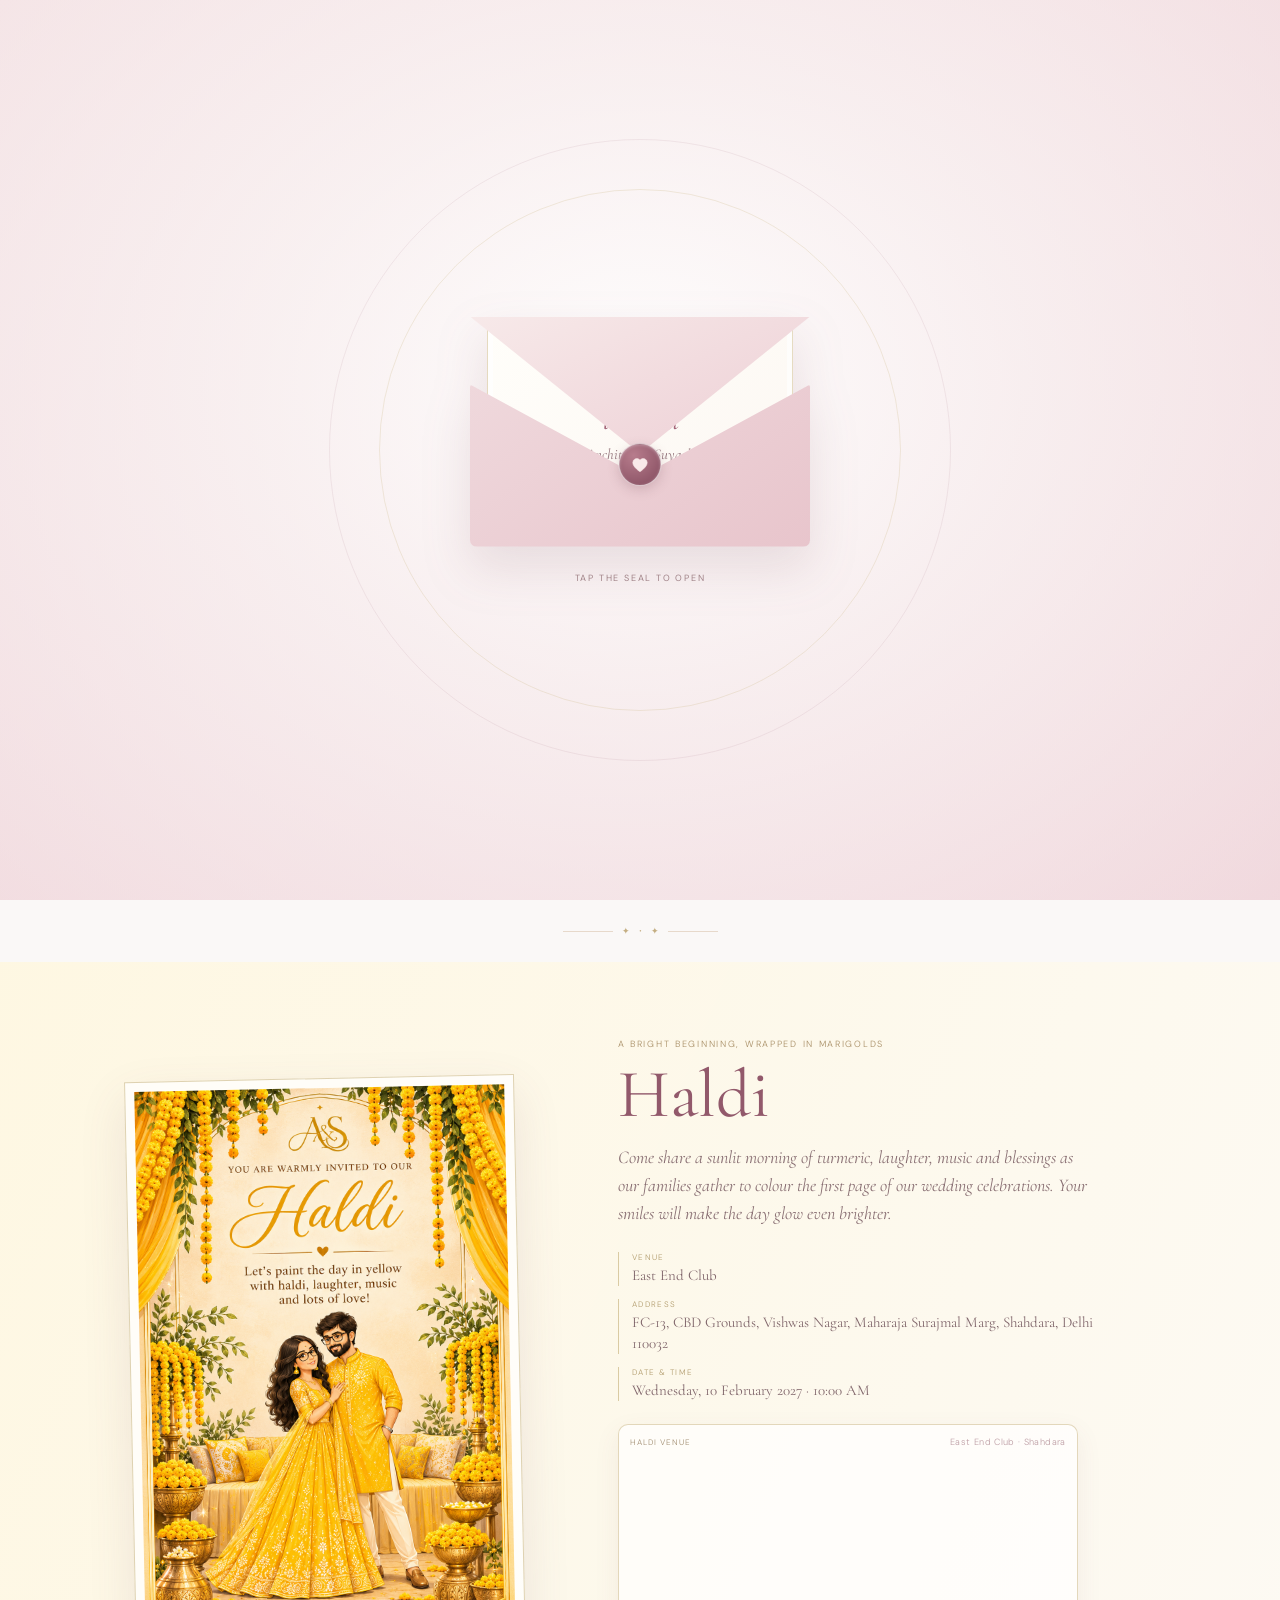
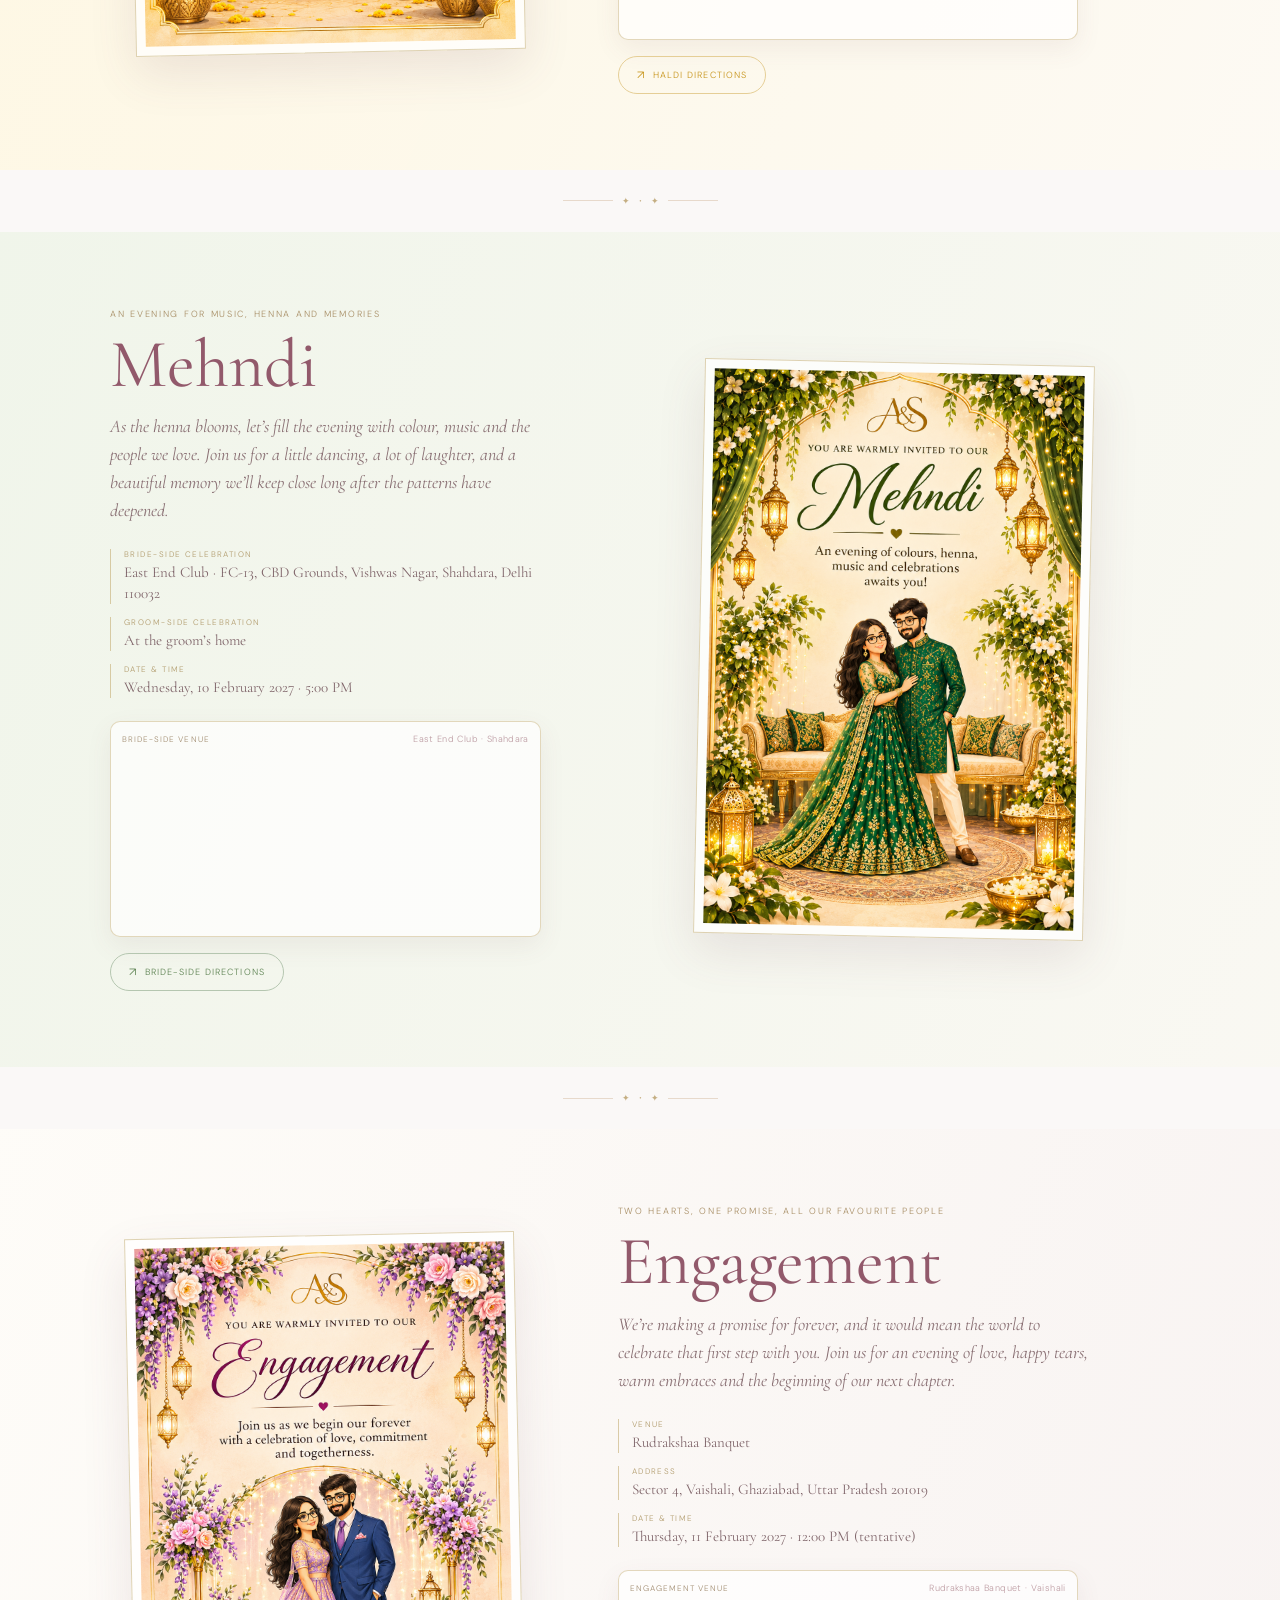
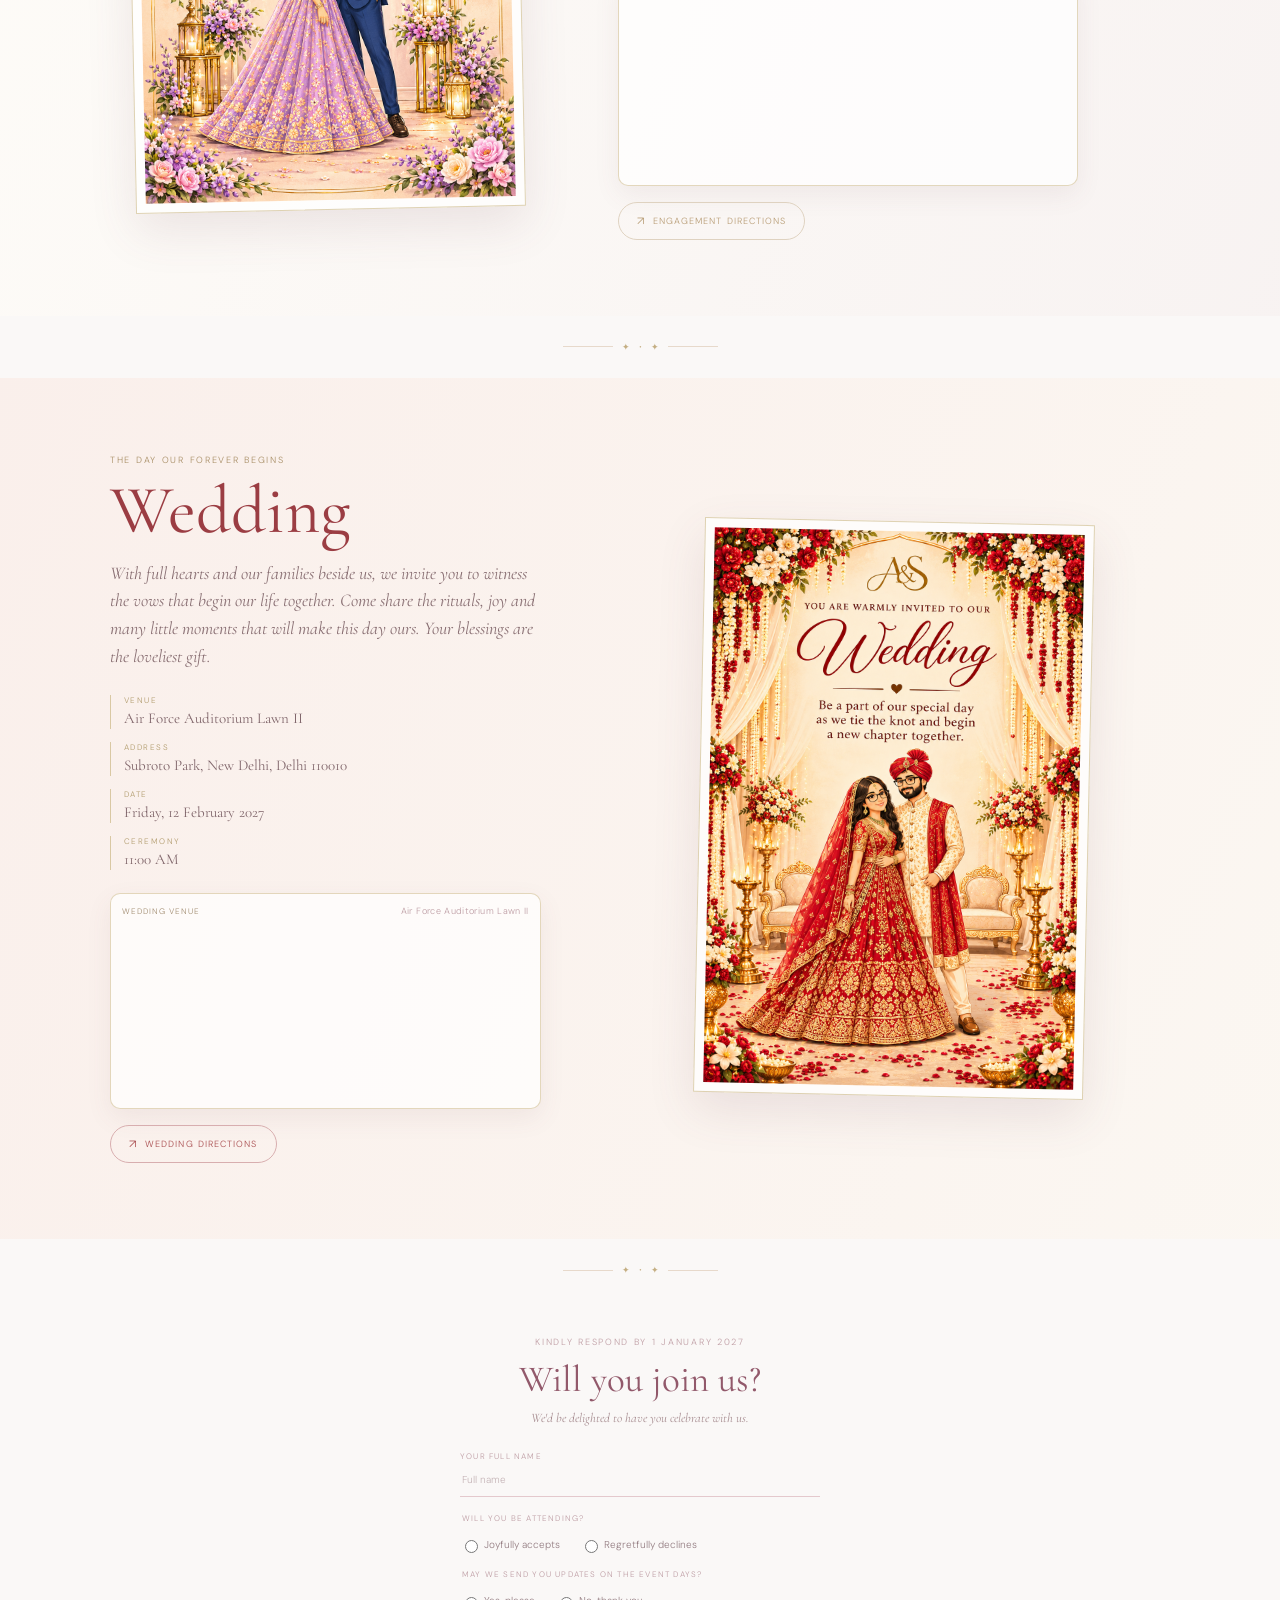
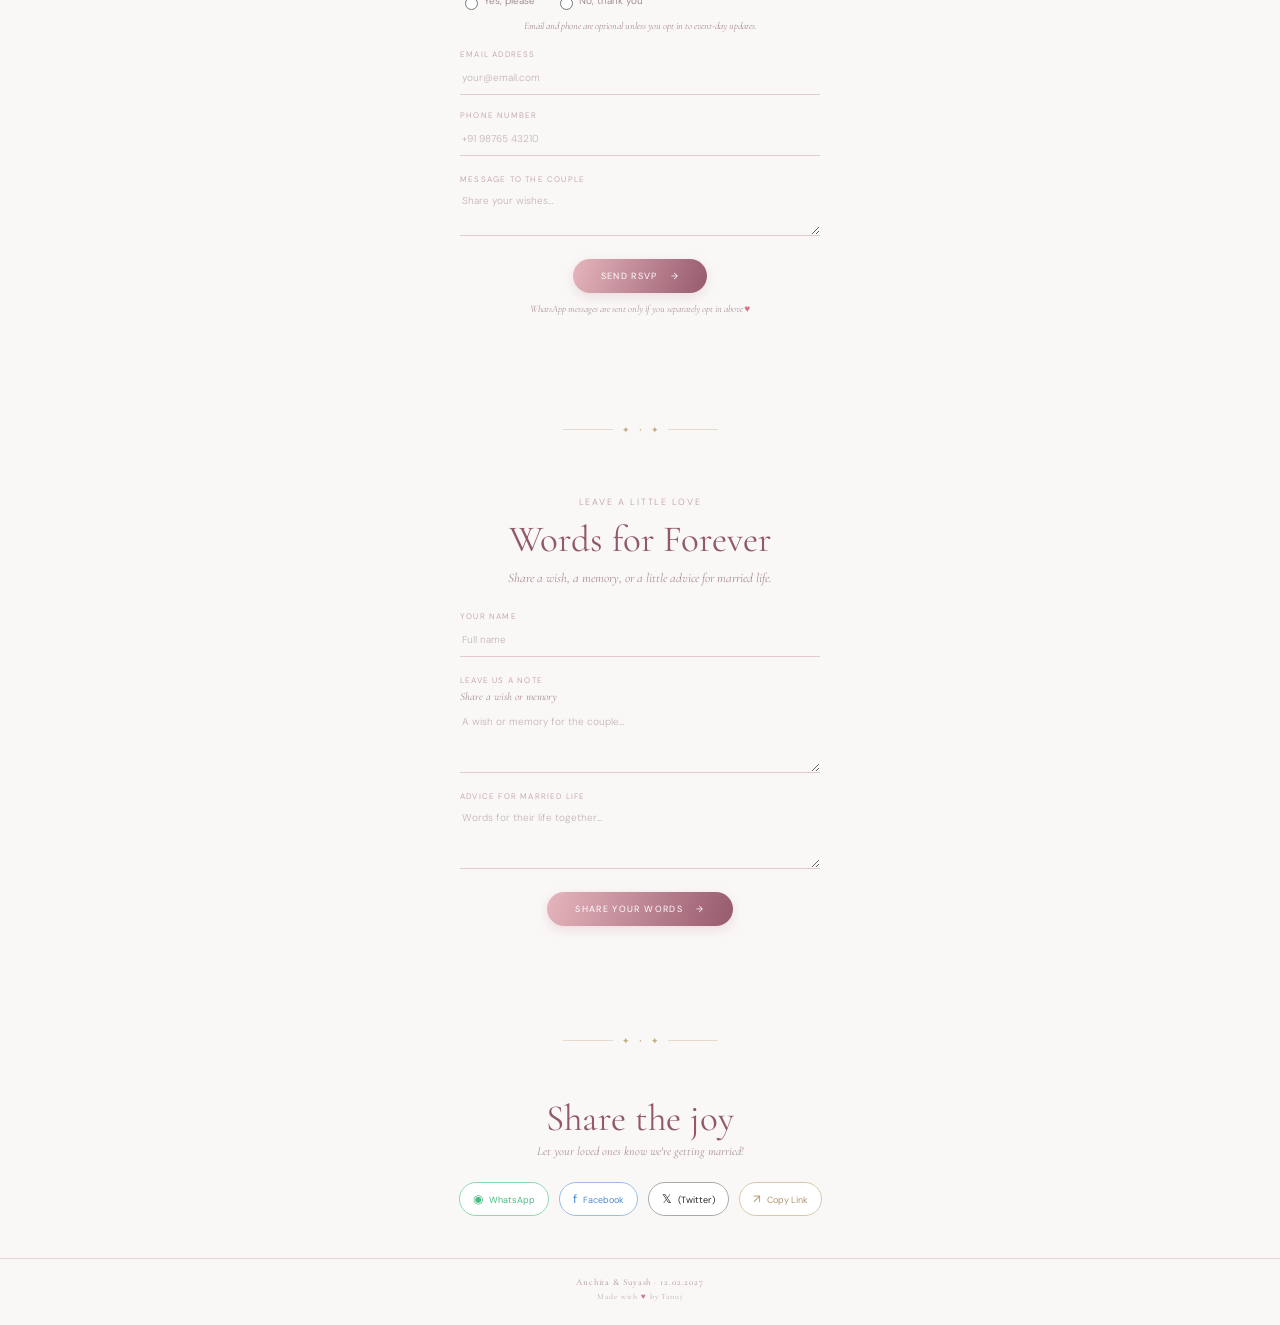
==== commit 2ea804b8: "LLM integration for response quality check" ====
--- a/index.html
+++ b/index.html
@@ -10,7 +10,7 @@
   <link rel="preconnect" href="https://fonts.googleapis.com">
   <link rel="preconnect" href="https://fonts.gstatic.com" crossorigin>
   <link href="https://fonts.googleapis.com/css2?family=Cormorant+Garamond:wght@300;400;500&family=DM+Sans:wght@300;400;500&display=swap" rel="stylesheet">
-  <link rel="stylesheet" href="styles.css">
+  <link rel="stylesheet" href="styles.css?v=20261127-scratch-2">
 </head>
 <body>
   <div class="invitation-preloader" id="invitation-preloader" role="dialog" aria-modal="true" aria-labelledby="invitation-title" aria-describedby="invitation-hint">
@@ -179,6 +179,6 @@
 
   <footer><span>Anchita &amp; Suyash · 12.02.2027</span><span>Made with <b>♥</b> by Tanuj</span></footer>
 
-  <script src="script.js"></script>
+  <script src="script.js?v=20261127-scratch-2"></script>
 </body>
 </html>
--- a/styles.css
+++ b/styles.css
@@ -34,7 +34,6 @@
 .countdown-scratch-hint{position:absolute;z-index:6;top:-27px;left:50%;transform:translateX(-50%);width:max-content;max-width:90vw;color:#9a7c83;font:400 8px var(--sans);letter-spacing:.14em;text-align:center;text-transform:uppercase;pointer-events:none;transition:opacity .25s ease}
 .countdown-scratch-hint.is-hidden{opacity:0}
 @media(max-width:650px){.countdown-scratch-hint{top:-24px;font-size:7px;letter-spacing:.1em}}
-.time-card>.countdown-scratch{left:-1px;top:-1px;right:auto;bottom:auto}
 .contact-requirement{margin:-7px 0 15px;color:#a58b90;font:italic 10px/1.5 var(--serif);text-align:center}
 .required-mark{color:#bf7281;font-size:11px}
 .rsvp form>label small{display:block;margin:5px 0 2px;color:#a58b90;font:italic 11px var(--serif);letter-spacing:0;text-transform:none}
@@ -99,3 +98,10 @@
 @media(max-width:760px){.event-section{padding:50px 18px}.event-invitation{grid-template-columns:minmax(0,1fr);gap:28px;max-width:560px}.event-art{width:min(72vw,340px)}.event-invitation-reverse .event-art{order:0}.event-invitation-reverse .event-copy{order:1}.event-copy{max-width:none;text-align:center}.event-copy .eyebrow{font-size:8px}.event-warmth{margin:14px auto 22px;font-size:17px}.event-facts{max-width:390px;margin:0 auto 22px;text-align:left}.event-map{margin:19px auto 16px}.event-map iframe{height:185px}.event-copy h2{font-size:54px}}
 @media(max-width:420px){.event-section{padding:38px 15px}.event-art{width:min(78vw,320px);padding:6px}.event-warmth{font-size:16px}.event-facts dd{font-size:14px}}
 @media(prefers-reduced-motion:reduce){.petals#falling-petals .petal{transition:none}}
+
+/* One shared scratch surface across the four countdown cards, with a petal trail while scratching. */
+.countdown-scratch{right:auto;bottom:auto}
+.scratch-petal{position:absolute;z-index:8;width:8px;height:12px;border-radius:90% 4% 90% 4%;background:#e7a6b6;opacity:.9;pointer-events:none;transform:rotate(35deg);animation:scratchPetalFall 1s ease-in forwards}
+.scratch-petal:nth-of-type(2n){width:6px;height:10px;background:#f0bdc8}
+@keyframes scratchPetalFall{0%{opacity:0;transform:translate3d(0,-5px,0) rotate(0) scale(.7)}15%{opacity:.95}100%{opacity:0;transform:translate3d(var(--petal-drift),48px,0) rotate(240deg) scale(1)}}
+@media(prefers-reduced-motion:reduce){.scratch-petal{animation-duration:.01ms!important}}
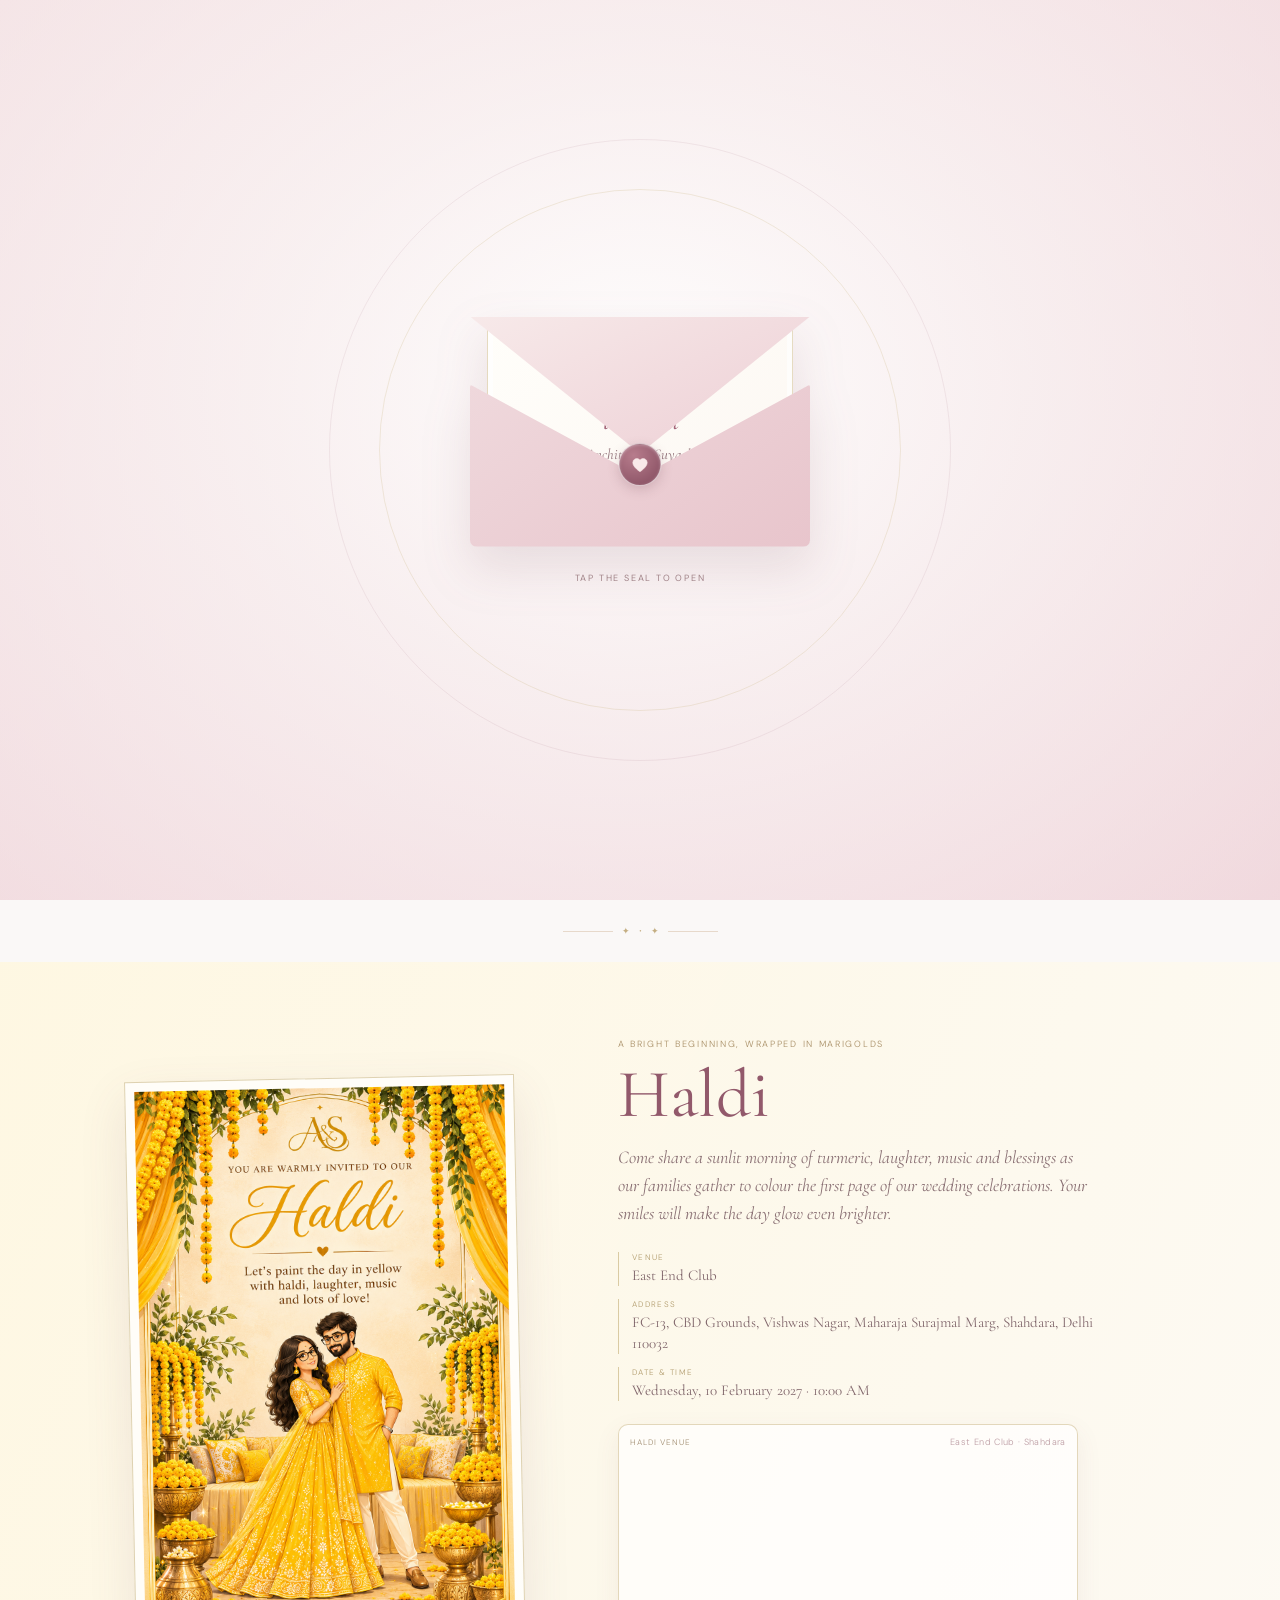
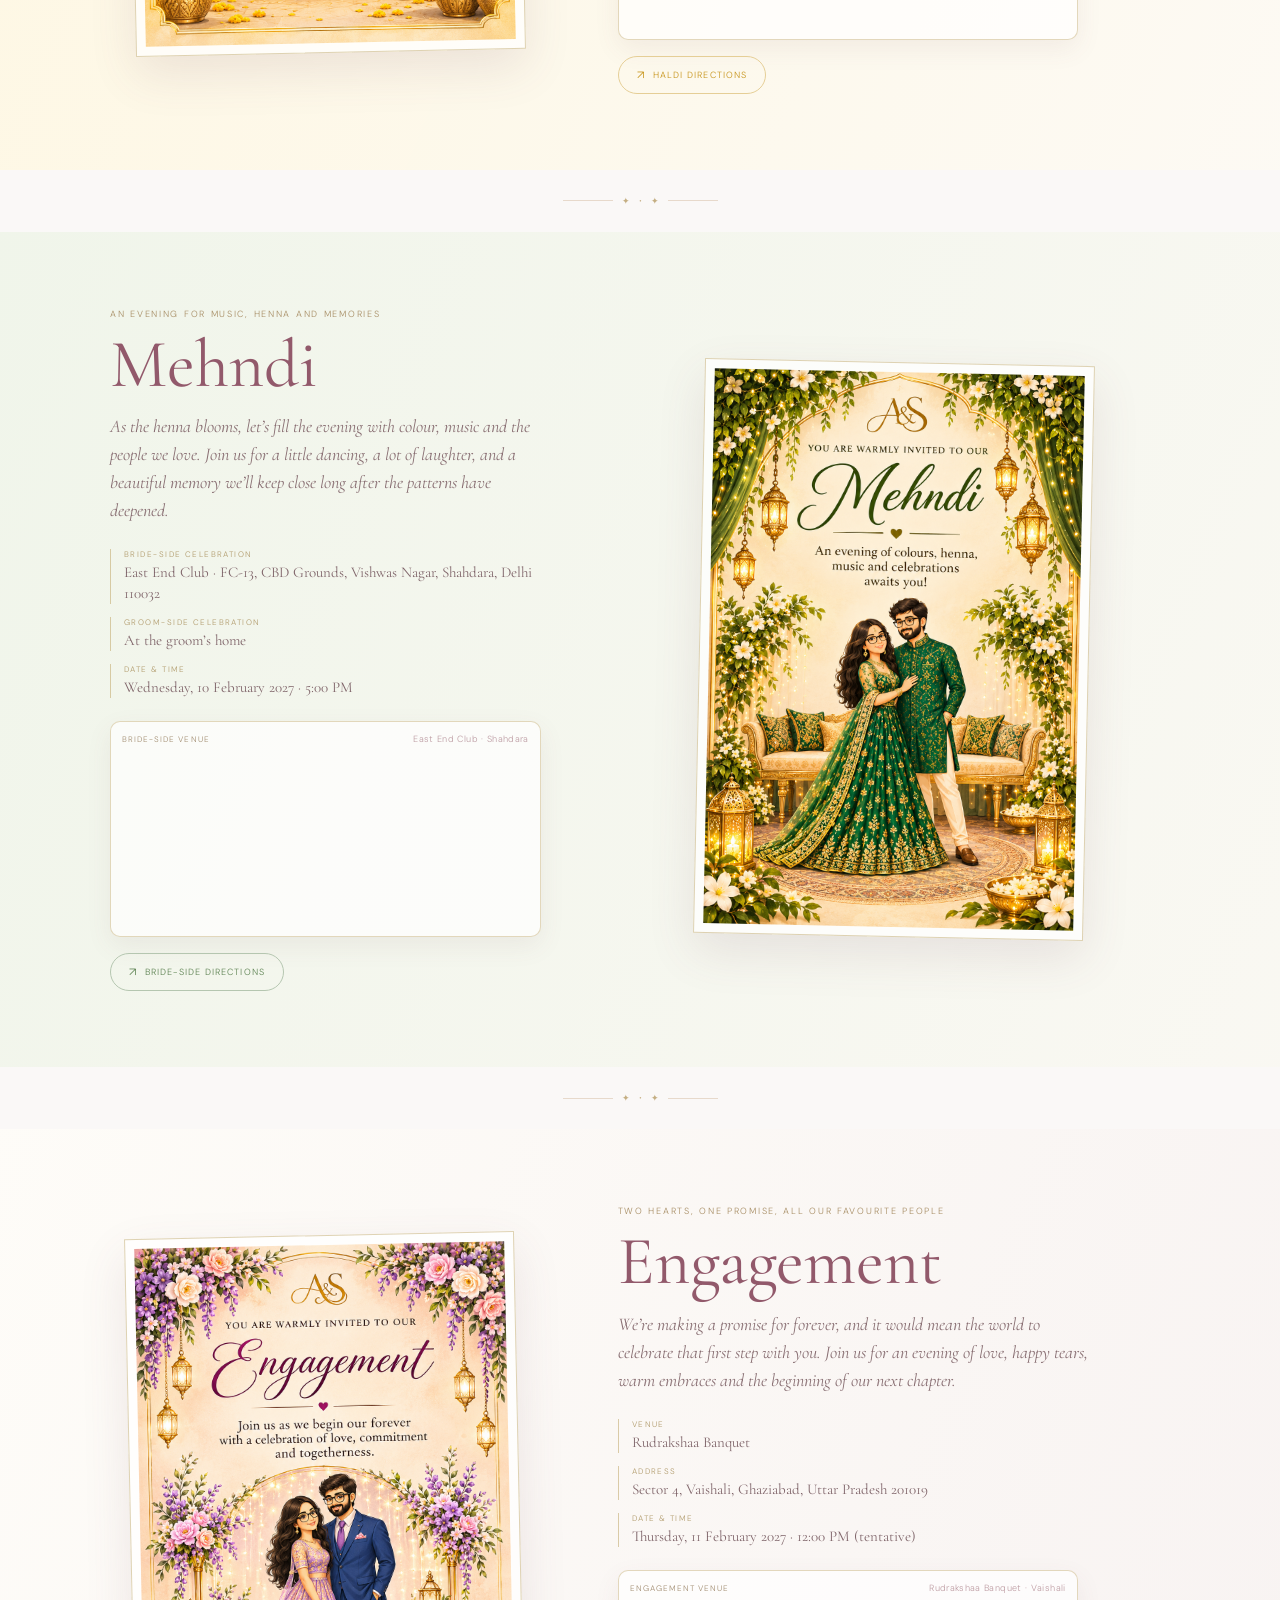
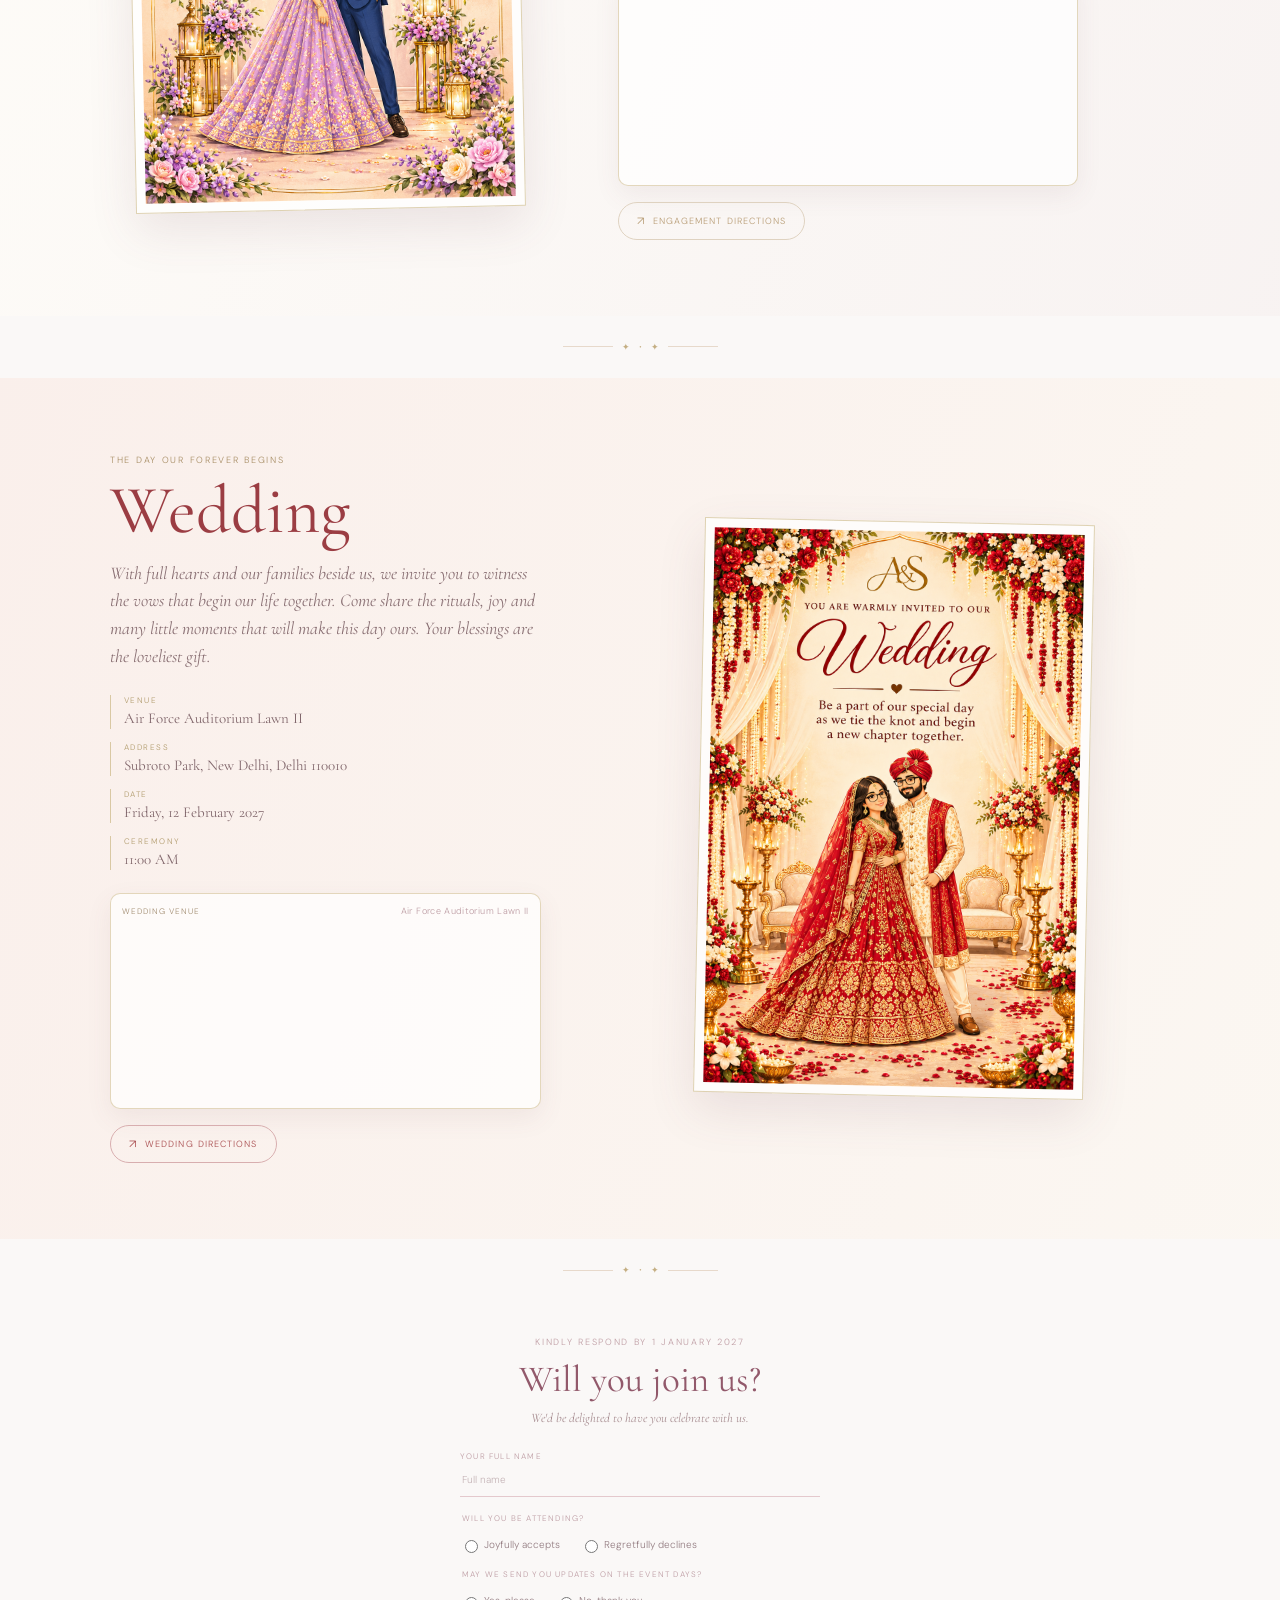
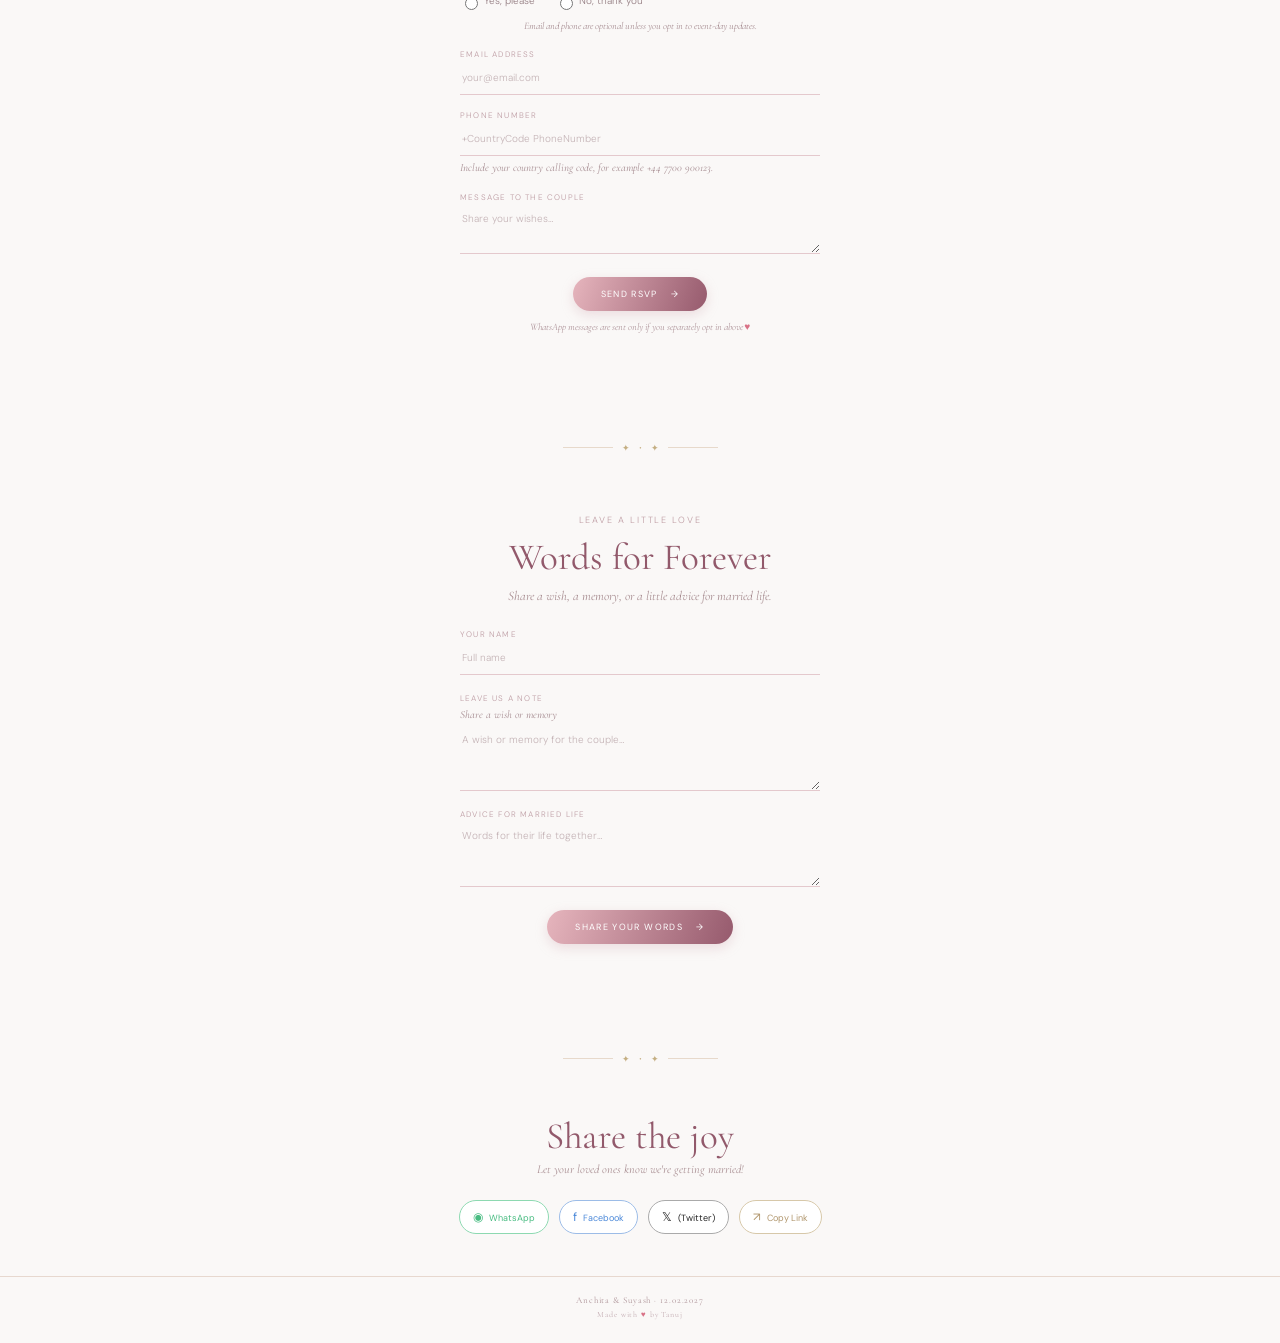
==== commit 191f5a14: "manager Corner is here" ====
--- a/index.html
+++ b/index.html
@@ -138,7 +138,7 @@
         </fieldset>
         <p class="contact-requirement" id="contact-requirement">Email and phone are optional unless you opt in to event-day updates.</p>
         <label>Email address <span class="required-mark" aria-hidden="true" hidden>*</span><input type="email" name="email" autocomplete="email" placeholder="your@email.com" maxlength="254"></label>
-        <label>Phone number <span class="required-mark" aria-hidden="true" hidden>*</span><input type="tel" name="phone" autocomplete="tel" placeholder="+91 98765 43210" maxlength="30" pattern="[+]?[0-9][0-9 .()-]{5,28}"></label>
+        <label>Phone number <span class="required-mark" aria-hidden="true" hidden>*</span><input type="tel" name="phone" autocomplete="tel" placeholder="+CountryCode PhoneNumber" maxlength="30" pattern="[+]?[0-9][0-9 .()-]{5,28}"><small class="field-hint">Include your country calling code, for example +44 7700 900123.</small></label>
         <label class="message-label">Message to the couple<textarea name="message" placeholder="Share your wishes…" rows="2" maxlength="2000"></textarea></label>
         <label class="form-honeypot" aria-hidden="true">Website<input name="website" tabindex="-1" autocomplete="off"></label>
         <button class="submit-button" type="submit">Send RSVP <span>→</span></button>
